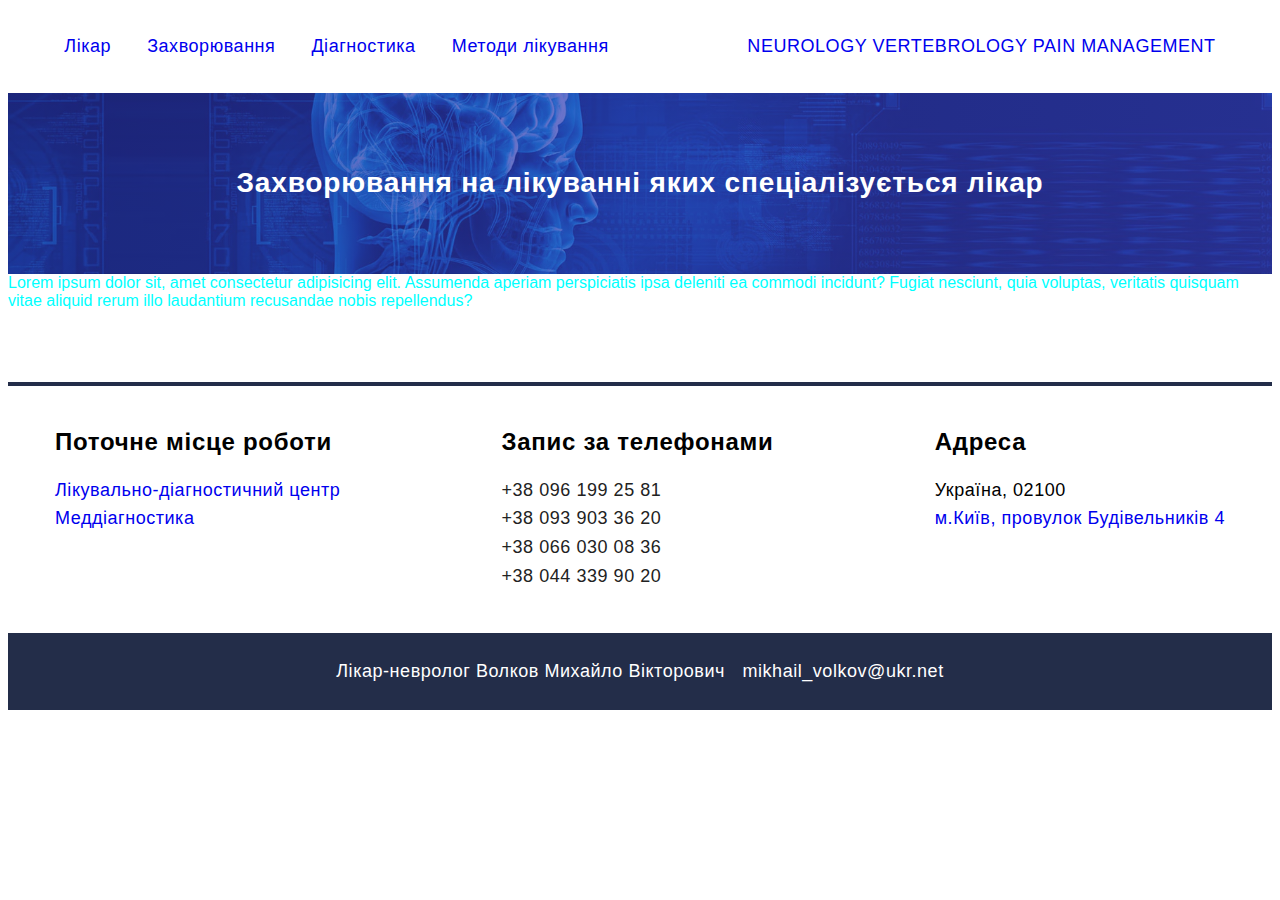
==== diagnostic.html @ 55c7cfd3 "page deseases" ====
<!DOCTYPE html>
<html lang="ua">
  <head>
    <meta charset="UTF-8" />
    <meta name="viewport" content="width=device-width, initial-scale=1.0" />
    <title>neurovolkov</title>
    <link rel="stylesheet" href="./css/main.min.css" />
  </head>
  <body>
    <header>
      <div class="container">
        <nav class="header_navigatons">
          <ul class="header-navigations_list">
            <li>
              <a class="header-navigations_link" href="./doctor.html">Лікар</a>
            </li>
            <li>
              <a class="header-navigations_link" href="./diseases.html"
                >Захворювання</a
              >
            </li>
            <li>
              <a class="header-navigations_link" href="./diagnostic.html"
                >Діагностика</a
              >
            </li>
            <li>
              <a class="header-navigations_link" href="./treatments.html"
                >Методи лікування</a
              >
            </li>
          </ul>
          <p class="header_first_page">
            <a class="header-navigations_link_neurology" href="./index.html"
              >NEUROLOGY VERTEBROLOGY PAIN MANAGEMENT</a
            >
          </p>
        </nav>
      </div>
      <!-- <p class="header_line"></p> -->
      <section class="hero">
        <div class="container">
          <h2 class="title_volkov">
            Захворювання на лікуванні яких спеціалізується лікар
          </h2>
        </div>
      </section>
    </header>
    <main>
      <p class="class">
        Lorem ipsum dolor sit, amet consectetur adipisicing elit. Assumenda
        aperiam perspiciatis ipsa deleniti ea commodi incidunt? Fugiat nesciunt,
        quia voluptas, veritatis quisquam vitae aliquid rerum illo laudantium
        recusandae nobis repellendus?
      </p>
    </main>
    <footer class="footer_accent">
      <div class="container">
        <ul class="footer_list">
          <li>
            <p class="footer_work_title">Поточне місце роботи</p>
            <a
              class="footer_work_description"
              href="https://www.meddiagnostica.com.ua/uk/likari/volkov-mikhaylo-viktorovich/"
              target="_blank"
              rel="noopener noreferrer"
              >Лікувально-діагностичний центр <br />
              Меддіагностика</a
            >
          </li>
          <li>
            <p class="footer_work_title">Запис за телефонами</p>
            <p>
              <a class="footer_tel" href="tel:+380961992581">
                +38 096 199 25 81
              </a>
            </p>
            <p>
              <a class="footer_tel" href="tel:+380939033620">
                +38 093 903 36 20
              </a>
            </p>
            <p>
              <a class="footer_tel" href="tel:+380660300836">
                +38 066 030 08 36
              </a>
            </p>
            <p>
              <a class="footer_tel" href="tel:+380443399020">
                +38 044 339 90 20
              </a>
            </p>
          </li>
          <li>
            <p class="footer_work_title">Адреса</p>
            <p class="footer_adress">
              Україна, 02100
              <br />
              <a
                class="footer_adress footer_adress_accent"
                href="https://maps.app.goo.gl/Xx88eZ7N9WWAzdFL6"
                target="_blank"
                rel="noopener noreferrer"
                >м.Київ, провулок Будівельників 4</a
              >
            </p>
          </li>
        </ul>
      </div>
      <p class="footer_doctor">
        Лікар-невролог Волков Михайло Вікторович
        <a class="footer_doctor_mail" href="mailto:mikhail_volkov@ukr.net"
          >mikhail_volkov@ukr.net</a
        >
      </p>
    </footer>
  </body>
</html>
---- css/main.min.css ----
*,::after,::before{-webkit-box-sizing:border-box;box-sizing:border-box}:root{--title-color: #214CCF;--background-white: #FFFFFF;--text-color: #222222;--add-text-color: #212121;--accent-dark-color: #232D49}body{background-color:var(--background-white);font-family:"Montserrat",sans-serif;font-family:"Raleway",sans-serif;font-family:"Roboto",sans-serif}h1,h2,h3,h4,h5,h6,p{margin:0}ul{margin:0;padding-left:0}li{list-style:none;padding-left:0}img{display:block;width:100%;height:auto}a{text-decoration:none}a:visited{color:var(--text-color)}button{cursor:pointer}.container{width:100%;margin:0 auto;padding-left:15px;padding-right:15px;outline:none}@media screen and (min-width: 480px){.container{max-width:480px}}@media screen and (min-width: 1200px){.container{max-width:1200px}}.visually-hidden{position:absolute;width:1px;height:1px;margin:-1px;border:0;padding:0;white-space:nowrap;-webkit-clip-path:inset(100%);clip-path:inset(100%);clip:rect(0 0 0 0);overflow:hidden}.description__item{color:var(--title-color);font-weight:700;font-size:32px;line-height:1.14;letter-spacing:.02em;text-transform:uppercase}.header_logo{width:350px;margin:0 auto;margin-top:16px;margin-bottom:48px}.description__list{display:-webkit-box;display:-ms-flexbox;display:flex;-webkit-box-pack:space-evenly;-ms-flex-pack:space-evenly;justify-content:space-evenly;margin-bottom:20px}.header__nav-list{display:-webkit-box;display:-ms-flexbox;display:flex;-webkit-box-pack:center;-ms-flex-pack:center;justify-content:center;gap:20px;margin-bottom:82px}.header__nav-item{display:inline-block;margin-right:20px}.header__nav-link{position:relative;color:var(--text-color);font-weight:400;font-size:24px;line-height:1.14;letter-spacing:.02em;margin-bottom:28px}.header__nav-link:hover::after{content:"";position:absolute;left:0;bottom:-6px;width:100%;height:4px;border-radius:4px;background-color:var(--accent-dark-color)}@media screen and (min-width: 768px){.mob__icon-open{display:none}}@media screen and (min-width: 768px){.mob__icon-close{display:none}}.mob__menu-open{background:none;border:none}.doctor{display:grid;grid-template-columns:1fr 1fr}.doctor_img_wrap{display:block;position:relative;margin-right:38px}.doctor_img{width:100%}.doctor_list{margin-bottom:40px}.action_text{position:absolute;bottom:0;left:0;font-weight:400;font-size:22px;line-height:1.17;letter-spacing:.03em;width:100%;height:64px;color:#fff;background:var(--title-color);opacity:.3;display:-webkit-box;display:-ms-flexbox;display:flex;-webkit-box-align:center;-ms-flex-align:center;align-items:center;-webkit-box-pack:center;-ms-flex-pack:center;justify-content:center}.doctor_title{font-family:Roboto;font-size:42px;font-weight:900;line-height:42px;letter-spacing:.06em;color:var(--add-text-color);text-shadow:2px 2px 4px rgba(0,0,0,.4);margin-top:78px;margin-bottom:38px}.doctor_list_item{margin-bottom:10px}.doctor_list_item{list-style-type:square;font-size:20px;font-weight:400;line-height:1.6}.doctor_link_wrap{text-align:center}.doctor_link{display:inline-block;padding:20px 60px;text-decoration:none;color:#fff !important;background-color:var(--title-color);border:none;border-radius:5px;cursor:pointer;font-size:20px;font-weight:400;letter-spacing:.08em;text-transform:uppercase;-webkit-transition:color 350ms var(--cubic),background-color 350ms cubic-bezier(0.4, 0, 0.2, 1);transition:color 350ms var(--cubic),background-color 350ms cubic-bezier(0.4, 0, 0.2, 1)}.doctor_link:hover,.doctor_link:focus{-webkit-box-shadow:4px 4px 24px 0px #214ccf;box-shadow:4px 4px 24px 0px #214ccf}.doctor_link:active{-webkit-transform:translateY(2px);transform:translateY(2px)}.footer_accent{border-top:4px solid var(--accent-dark-color);margin:72px 0 0 0}.footer_list{display:-webkit-box;display:-ms-flexbox;display:flex;-webkit-box-pack:justify;-ms-flex-pack:justify;justify-content:space-between;margin:42px 0}.footer_work_title{font-weight:700;font-size:24px;line-height:1.17;letter-spacing:.03em;margin-bottom:20px}a.footer_tel:link{color:var(--text-color)}.footer_work_description{font-weight:500;font-size:18px;line-height:1.6;letter-spacing:.03em}.footer_work_description:hover,.footer_work_description:focus{color:var(--title-color)}.footer_tel{font-weight:500;font-size:18px;line-height:1.6;letter-spacing:.03em}.footer_tel:hover,.footer_tel:focus{color:var(--title-color) !important}.footer_adress{font-weight:500;font-size:18px;line-height:1.6;letter-spacing:.03em}.footer_adress_accent:hover{color:var(--title-color)}.footer_doctor{text-align:center;background-color:var(--accent-dark-color);color:#fff;font-weight:500;font-size:18px;line-height:1.6;letter-spacing:.03em;padding:24px 0}.footer_doctor_mail{display:inline-block;margin-left:12px;color:#fff;font-weight:500;font-size:18px;line-height:1.6;letter-spacing:.03em}a.footer_doctor_mail:link{color:#fff}.footer_doctor_mail:hover{font-weight:700}.header_navigatons{display:-webkit-box;display:-ms-flexbox;display:flex;-ms-flex-pack:distribute;justify-content:space-around;margin:32px 0}.header-navigations_list{display:-webkit-box;display:-ms-flexbox;display:flex;gap:36px}.header-navigations_link{font-weight:500;font-size:18px;line-height:1.6;letter-spacing:.03em}.header_line{border-bottom:2px solid var(--accent-dark-color)}.header-navigations_link_neurology{display:block;margin-left:120px;font-weight:500;font-size:18px;line-height:1.6;letter-spacing:.03em;text-transform:uppercase}.header-navigations_link_neurology:hover{color:var(--title-color)}.title_volkov{text-align:center;font-weight:700;font-size:28px;line-height:1.6;letter-spacing:.03em;margin:48px 0}.hero{margin:0 auto;max-width:1600px;color:#fff;background-color:#2f303a;background-image:-webkit-gradient(linear, left top, right top, from(rgba(38, 49, 165, 0.7)), to(rgba(54, 66, 201, 0.7))),url(../../img/x-imagebanner.webp);background-image:linear-gradient(to right, rgba(38, 49, 165, 0.7), rgba(54, 66, 201, 0.7)),url(../../img/x-imagebanner.webp);background-repeat:no-repeat;background-position:center;background-size:cover;padding-top:20px;padding-bottom:20px}.education_high_tittle{margin-top:50px}.doctor_main{padding-top:40px}.content_img{width:320px;margin:12px 0}.doctor_subtitle{font-weight:700;font-size:28px;line-height:1.6;letter-spacing:.03em;color:var(-text-color)}.text_item{font-weight:400;font-size:16px;line-height:1.6;letter-spacing:.02em;color:var(-text-color);text-align:justify}.mt_32{margin-top:32px}.text_list{list-style-type:disc}.deseases{max-width:1600px;background-color:var(--hero-footer-background);background-image:-webkit-gradient(linear, left top, left bottom, from(rgba(145, 148, 182, 0.8)), to(rgba(145, 148, 179, 0.8))),url(../../img/bg/bg7.jpeg);background-image:linear-gradient(rgba(145, 148, 182, 0.8), rgba(145, 148, 179, 0.8)),url(../../img/bg/bg7.jpeg);background-repeat:no-repeat;background-position:center;background-size:cover;margin:40px 0;padding:40px 0}.deseases_title{color:#fff;font-weight:700;font-size:30px;line-height:1.14;letter-spacing:.02em;text-decoration:underline;margin-bottom:32px}.deseases_item{display:-webkit-box;display:-ms-flexbox;display:flex;-webkit-box-orient:vertical;-webkit-box-direction:normal;-ms-flex-direction:column;flex-direction:column;-webkit-box-align:center;-ms-flex-align:center;align-items:center}.deseases_subtitle{color:var(--text-color);font-weight:700;font-size:16px;line-height:1.14;letter-spacing:.02em;text-transform:uppercase;margin-bottom:18px}.deseases_img{width:280px;margin-bottom:14px}.deseases_img_size{width:220px;margin-bottom:14px}.deseases_description{text-align:center;color:var(--text-color);font-weight:500;font-size:16px;line-height:1.14;letter-spacing:.02em;margin-bottom:24px}.class{color:aqua}/*# sourceMappingURL=main.min.css.map */
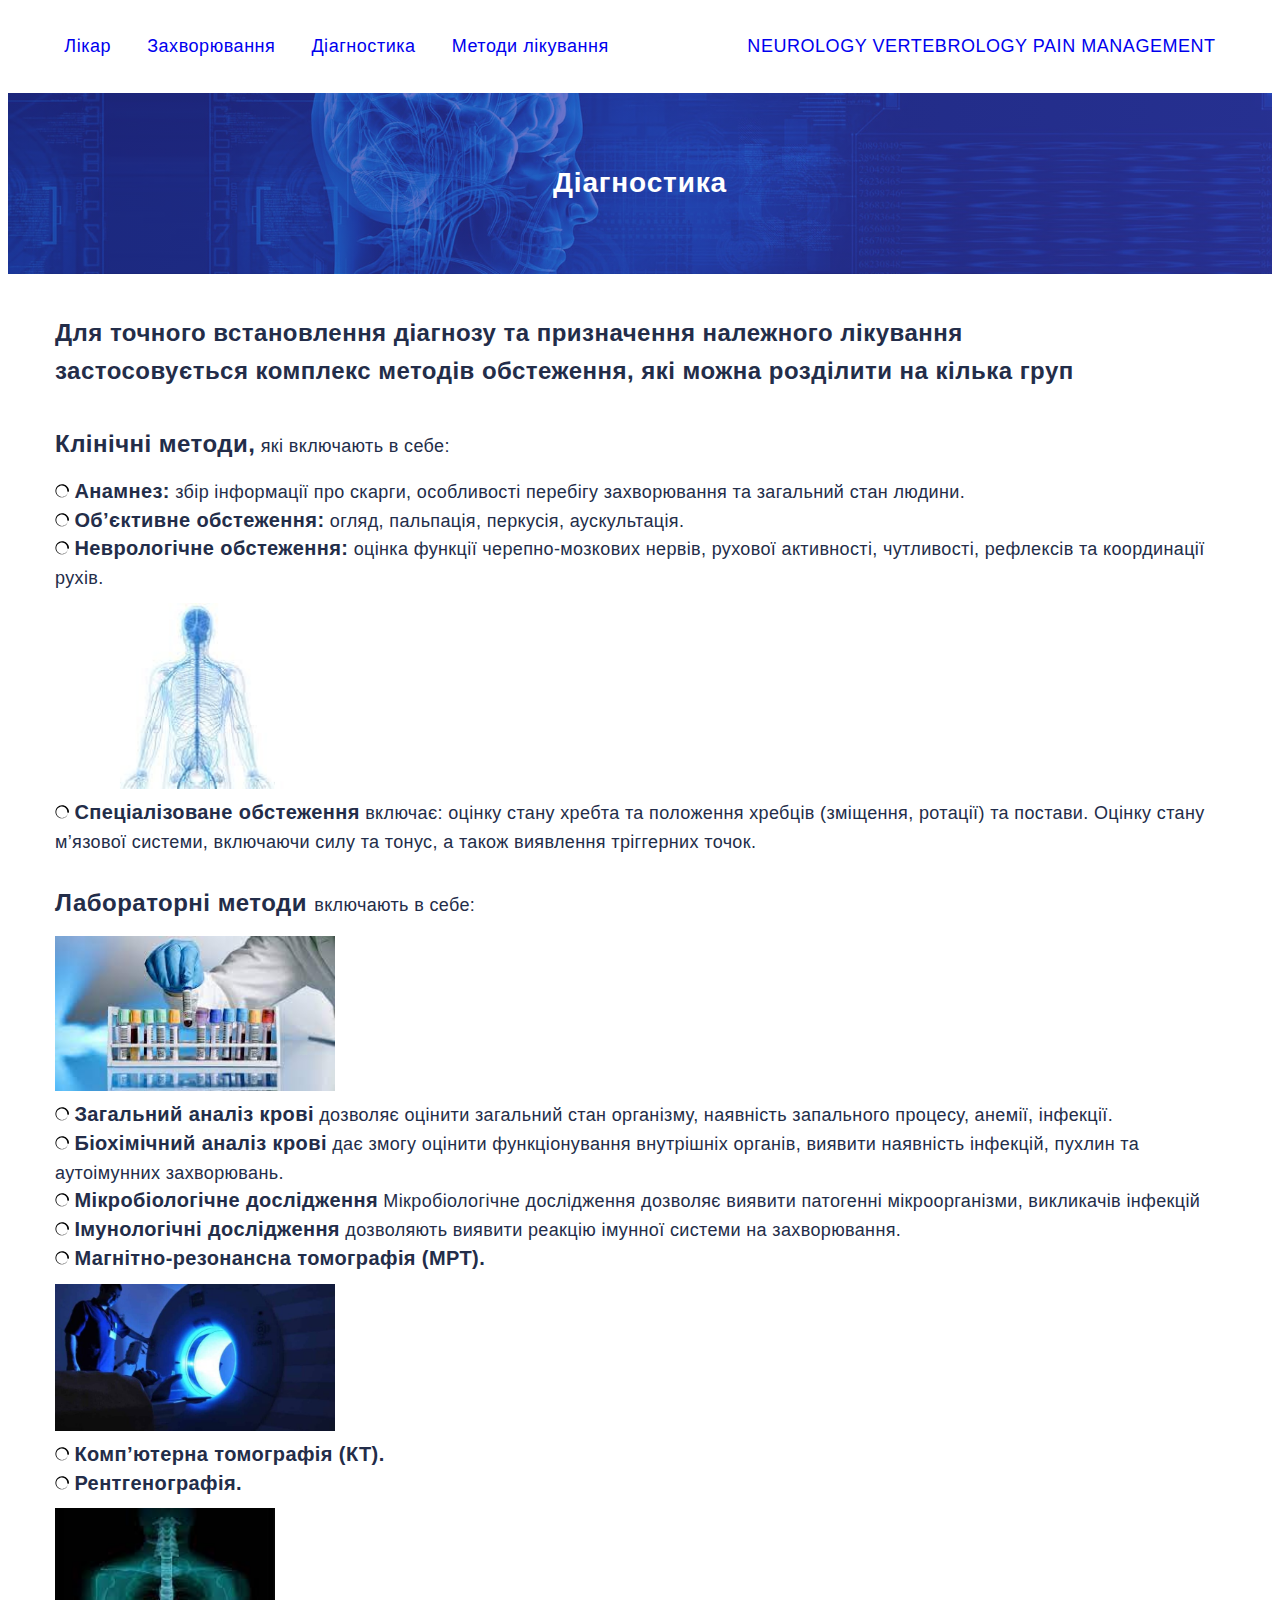
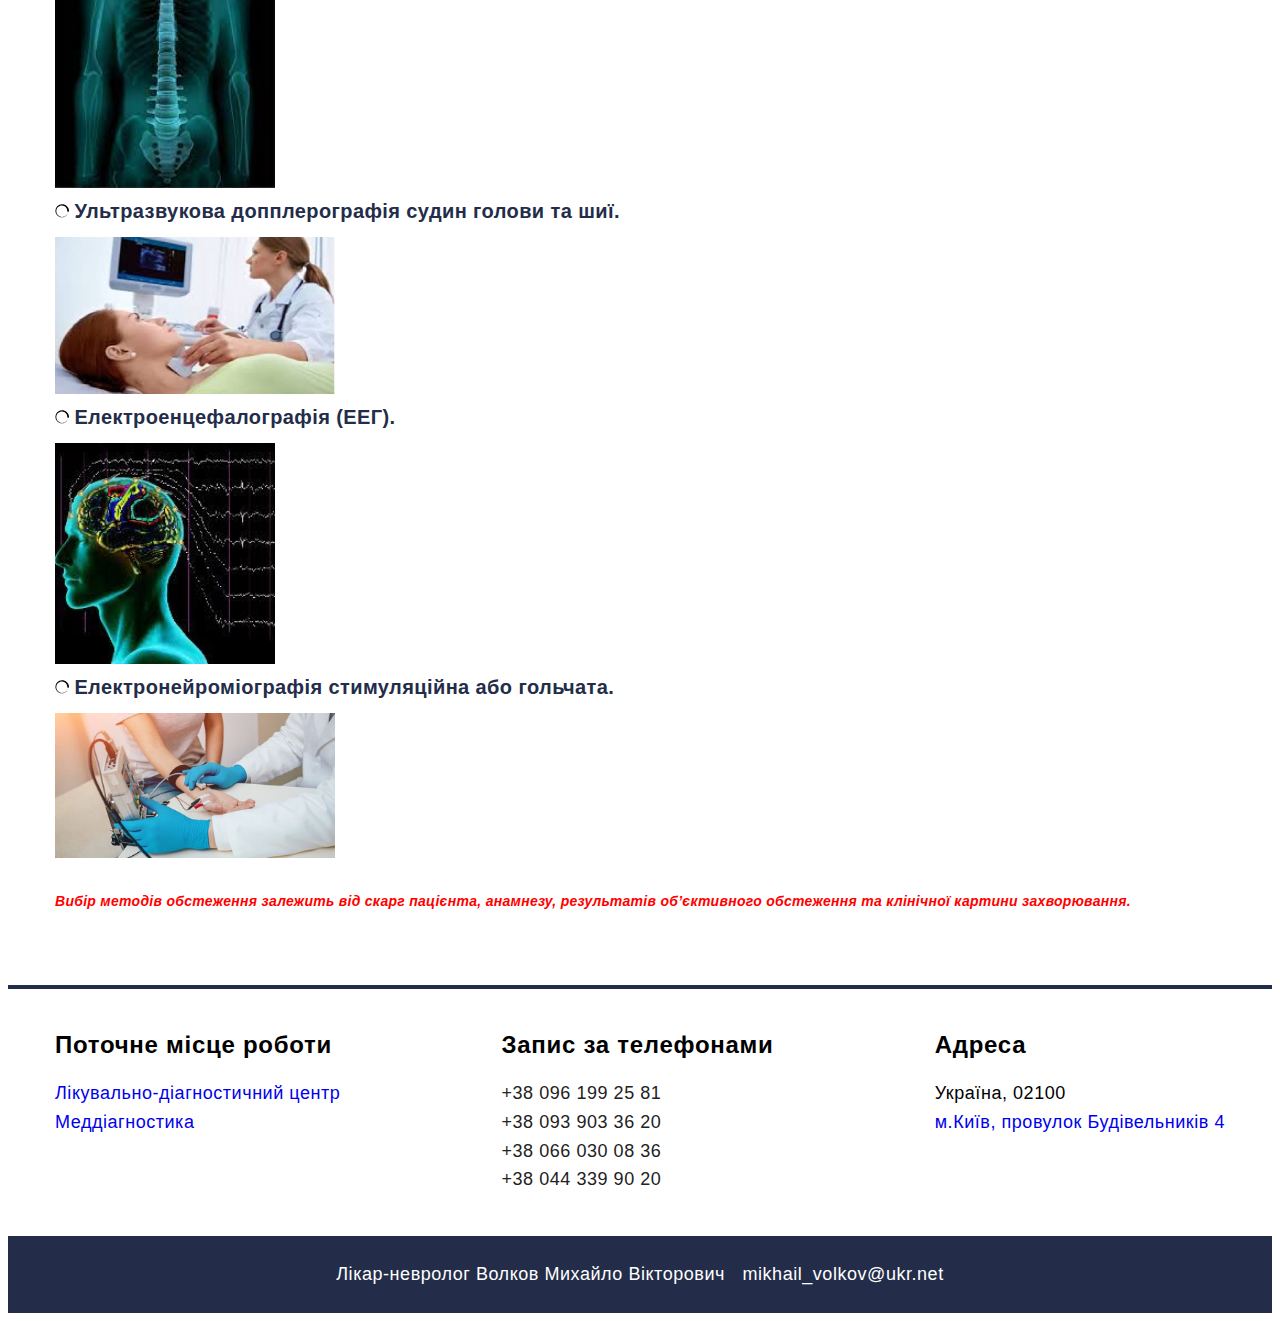
==== commit d2181700: "diagnostic page" ====
--- a/diagnostic.html
+++ b/diagnostic.html
@@ -40,19 +40,228 @@
       <!-- <p class="header_line"></p> -->
       <section class="hero">
         <div class="container">
-          <h2 class="title_volkov">
-            Захворювання на лікуванні яких спеціалізується лікар
-          </h2>
+          <h2 class="title_volkov">Діагностика</h2>
         </div>
       </section>
     </header>
     <main>
-      <p class="class">
-        Lorem ipsum dolor sit, amet consectetur adipisicing elit. Assumenda
-        aperiam perspiciatis ipsa deleniti ea commodi incidunt? Fugiat nesciunt,
-        quia voluptas, veritatis quisquam vitae aliquid rerum illo laudantium
-        recusandae nobis repellendus?
-      </p>
+      <div class="container">
+        <section class="diagnostic">
+          <p class="title_text">
+            Для точного встановлення діагнозу та призначення належного лікування
+            <br />
+            застосовується комплекс методів обстеження, які можна розділити на
+            кілька груп
+          </p>
+          <p class="sub_text">
+            <span class="sub_text_accent">Клінічні методи,</span> які включають
+            в себе:
+          </p>
+          <ul class="diagnostic_list">
+            <li class="diagnostic_item">
+              <p class="secondary_text">
+                <svg width="14" height="14">
+                  <use href="./img/icons.svg#icon-spinner"></use>
+                </svg>
+                <span class="secondary_text_accent"> Анамнез:</span> збір
+                інформації про скарги, особливості перебігу захворювання та
+                загальний стан людини.
+              </p>
+            </li>
+            <li class="diagnostic_item">
+              <p class="secondary_text">
+                <svg width="14" height="14">
+                  <use href="./img/icons.svg#icon-spinner"></use>
+                </svg>
+                <span class="secondary_text_accent"
+                  >Об’єктивне обстеження:</span
+                >
+                огляд, пальпація, перкусія, аускультація.
+              </p>
+            </li>
+            <li class="diagnostic_item">
+              <p class="secondary_text">
+                <svg class="diagnostic_icon" width="14" height="14">
+                  <use href="./img/icons.svg#icon-spinner"></use>
+                </svg>
+                <span class="secondary_text_accent"
+                  >Неврологічне обстеження:</span
+                >
+                оцінка функції черепно-мозкових нервів, рухової активності,
+                чутливості, рефлексів та координації рухів.
+              </p>
+            </li>
+            <li class="diagnostic_item">
+              <img
+                class="diagnostic_img"
+                src="./img/diagnostic/nevrol.jpg"
+                alt="нервова система"
+              />
+            </li>
+            <li class="diagnostic_item">
+              <p class="secondary_text">
+                <svg class="diagnostic_icon" width="16" height="16">
+                  <use href="./img/icons.svg#icon-spinner"></use>
+                </svg>
+                <span class="secondary_text_accent"
+                  >Спеціалізоване обстеження</span
+                >
+                включає: оцінку стану хребта та положення хребців (зміщення,
+                ротації) та постави. Оцінку стану м’язової системи, включаючи
+                силу та тонус, а також виявлення тріггерних точок.
+              </p>
+            </li>
+          </ul>
+          <p class="sub_text">
+            <span class="sub_text_accent">Лабораторні методи </span> включають в
+            себе:
+          </p>
+          <ul class="diagnostic_list">
+            <li class="diagnostic_item">
+              <img
+                class="diagnostic_img"
+                src="./img/diagnostic/laboratory.jpeg"
+                alt="нервова система"
+              />
+            </li>
+            <li class="diagnostic_item">
+              <p class="secondary_text">
+                <svg width="14" height="14">
+                  <use href="./img/icons.svg#icon-spinner"></use>
+                </svg>
+                <span class="secondary_text_accent"
+                  >Загальний аналіз крові</span
+                >
+                дозволяє оцінити загальний стан організму, наявність запального
+                процесу, анемії, інфекції.
+              </p>
+            </li>
+            <li class="diagnostic_item">
+              <p class="secondary_text">
+                <svg class="diagnostic_icon" width="14" height="14">
+                  <use href="./img/icons.svg#icon-spinner"></use>
+                </svg>
+                <span class="secondary_text_accent"
+                  >Біохімічний аналіз крові</span
+                >
+                дає змогу оцінити функціонування внутрішніх органів, виявити
+                наявність інфекцій, пухлин та аутоімунних захворювань.
+              </p>
+            </li>
+            <li class="diagnostic_item">
+              <p class="secondary_text">
+                <svg class="diagnostic_icon" width="16" height="16">
+                  <use href="./img/icons.svg#icon-spinner"></use>
+                </svg>
+                <span class="secondary_text_accent"
+                  >Мікробіологічне дослідження</span
+                >
+                Мікробіологічне дослідження дозволяє виявити патогенні
+                мікроорганізми, викликачів інфекцій
+              </p>
+            </li>
+            <li class="diagnostic_item">
+              <p class="secondary_text">
+                <svg class="diagnostic_icon" width="16" height="16">
+                  <use href="./img/icons.svg#icon-spinner"></use>
+                </svg>
+                <span class="secondary_text_accent"
+                  >Імунологічні дослідження</span
+                >
+                дозволяють виявити реакцію імунної системи на захворювання.
+              </p>
+            </li>
+            <li class="diagnostic_item">
+              <p class="secondary_text">
+                <svg class="diagnostic_icon" width="16" height="16">
+                  <use href="./img/icons.svg#icon-spinner"></use>
+                </svg>
+                <span class="secondary_text_accent"
+                  >Магнітно-резонансна томографія (МРТ).</span
+                >
+              </p>
+              <img
+                class="diagnostic_img"
+                src="./img/diagnostic/mri.jpeg"
+                alt="МРТ"
+              />
+            </li>
+            <li class="diagnostic_item">
+              <p class="secondary_text">
+                <svg class="diagnostic_icon" width="16" height="16">
+                  <use href="./img/icons.svg#icon-spinner"></use>
+                </svg>
+                <span class="secondary_text_accent"
+                  >Комп’ютерна томографія (КТ).</span
+                >
+              </p>
+            </li>
+            <li class="diagnostic_item">
+              <p class="secondary_text">
+                <svg class="diagnostic_icon" width="16" height="16">
+                  <use href="./img/icons.svg#icon-spinner"></use>
+                </svg>
+                <span class="secondary_text_accent">Рентгенографія.</span>
+              </p>
+              <img
+                class="diagnostic_img_size1"
+                src="./img/diagnostic/x-ray.jpeg"
+                alt="Рентгенографія"
+              />
+            </li>
+            <li class="diagnostic_item">
+              <p class="secondary_text">
+                <svg class="diagnostic_icon" width="16" height="16">
+                  <use href="./img/icons.svg#icon-spinner"></use>
+                </svg>
+                <span class="secondary_text_accent"
+                  >Ультразвукова допплерографія судин голови та шиї.</span
+                >
+              </p>
+              <img
+                class="diagnostic_img"
+                src="./img/diagnostic/dopler.jpg"
+                alt="доплер судин"
+              />
+            </li>
+            <li class="diagnostic_item">
+              <p class="secondary_text">
+                <svg class="diagnostic_icon" width="16" height="16">
+                  <use href="./img/icons.svg#icon-spinner"></use>
+                </svg>
+                <span class="secondary_text_accent"
+                  >Електроенцефалографія (ЕЕГ).</span
+                >
+              </p>
+              <img
+                class="diagnostic_img_size1"
+                src="./img/diagnostic/electroencephalography.jpeg"
+                alt="доплер судин"
+              />
+            </li>
+            <li class="diagnostic_item">
+              <p class="secondary_text">
+                <svg class="diagnostic_icon" width="16" height="16">
+                  <use href="./img/icons.svg#icon-spinner"></use>
+                </svg>
+                <span class="secondary_text_accent"
+                  >Електронейроміографія стимуляційна або гольчата.</span
+                >
+              </p>
+              <img
+                class="diagnostic_img"
+                src="./img/diagnostic/electroelectromagnetic.jpg"
+                alt="доплер судин"
+              />
+            </li>
+          </ul>
+          <p class="methods-selection">
+            Вибір методів обстеження залежить від скарг пацієнта, анамнезу,
+            результатів об’єктивного обстеження та клінічної картини
+            захворювання.
+          </p>
+        </section>
+      </div>
     </main>
     <footer class="footer_accent">
       <div class="container">
--- a/css/main.min.css
+++ b/css/main.min.css
@@ -1 +1 @@
-*,::after,::before{-webkit-box-sizing:border-box;box-sizing:border-box}:root{--title-color: #214CCF;--background-white: #FFFFFF;--text-color: #222222;--add-text-color: #212121;--accent-dark-color: #232D49}body{background-color:var(--background-white);font-family:"Montserrat",sans-serif;font-family:"Raleway",sans-serif;font-family:"Roboto",sans-serif}h1,h2,h3,h4,h5,h6,p{margin:0}ul{margin:0;padding-left:0}li{list-style:none;padding-left:0}img{display:block;width:100%;height:auto}a{text-decoration:none}a:visited{color:var(--text-color)}button{cursor:pointer}.container{width:100%;margin:0 auto;padding-left:15px;padding-right:15px;outline:none}@media screen and (min-width: 480px){.container{max-width:480px}}@media screen and (min-width: 1200px){.container{max-width:1200px}}.visually-hidden{position:absolute;width:1px;height:1px;margin:-1px;border:0;padding:0;white-space:nowrap;-webkit-clip-path:inset(100%);clip-path:inset(100%);clip:rect(0 0 0 0);overflow:hidden}.description__item{color:var(--title-color);font-weight:700;font-size:32px;line-height:1.14;letter-spacing:.02em;text-transform:uppercase}.header_logo{width:350px;margin:0 auto;margin-top:16px;margin-bottom:48px}.description__list{display:-webkit-box;display:-ms-flexbox;display:flex;-webkit-box-pack:space-evenly;-ms-flex-pack:space-evenly;justify-content:space-evenly;margin-bottom:20px}.header__nav-list{display:-webkit-box;display:-ms-flexbox;display:flex;-webkit-box-pack:center;-ms-flex-pack:center;justify-content:center;gap:20px;margin-bottom:82px}.header__nav-item{display:inline-block;margin-right:20px}.header__nav-link{position:relative;color:var(--text-color);font-weight:400;font-size:24px;line-height:1.14;letter-spacing:.02em;margin-bottom:28px}.header__nav-link:hover::after{content:"";position:absolute;left:0;bottom:-6px;width:100%;height:4px;border-radius:4px;background-color:var(--accent-dark-color)}@media screen and (min-width: 768px){.mob__icon-open{display:none}}@media screen and (min-width: 768px){.mob__icon-close{display:none}}.mob__menu-open{background:none;border:none}.doctor{display:grid;grid-template-columns:1fr 1fr}.doctor_img_wrap{display:block;position:relative;margin-right:38px}.doctor_img{width:100%}.doctor_list{margin-bottom:40px}.action_text{position:absolute;bottom:0;left:0;font-weight:400;font-size:22px;line-height:1.17;letter-spacing:.03em;width:100%;height:64px;color:#fff;background:var(--title-color);opacity:.3;display:-webkit-box;display:-ms-flexbox;display:flex;-webkit-box-align:center;-ms-flex-align:center;align-items:center;-webkit-box-pack:center;-ms-flex-pack:center;justify-content:center}.doctor_title{font-family:Roboto;font-size:42px;font-weight:900;line-height:42px;letter-spacing:.06em;color:var(--add-text-color);text-shadow:2px 2px 4px rgba(0,0,0,.4);margin-top:78px;margin-bottom:38px}.doctor_list_item{margin-bottom:10px}.doctor_list_item{list-style-type:square;font-size:20px;font-weight:400;line-height:1.6}.doctor_link_wrap{text-align:center}.doctor_link{display:inline-block;padding:20px 60px;text-decoration:none;color:#fff !important;background-color:var(--title-color);border:none;border-radius:5px;cursor:pointer;font-size:20px;font-weight:400;letter-spacing:.08em;text-transform:uppercase;-webkit-transition:color 350ms var(--cubic),background-color 350ms cubic-bezier(0.4, 0, 0.2, 1);transition:color 350ms var(--cubic),background-color 350ms cubic-bezier(0.4, 0, 0.2, 1)}.doctor_link:hover,.doctor_link:focus{-webkit-box-shadow:4px 4px 24px 0px #214ccf;box-shadow:4px 4px 24px 0px #214ccf}.doctor_link:active{-webkit-transform:translateY(2px);transform:translateY(2px)}.footer_accent{border-top:4px solid var(--accent-dark-color);margin:72px 0 0 0}.footer_list{display:-webkit-box;display:-ms-flexbox;display:flex;-webkit-box-pack:justify;-ms-flex-pack:justify;justify-content:space-between;margin:42px 0}.footer_work_title{font-weight:700;font-size:24px;line-height:1.17;letter-spacing:.03em;margin-bottom:20px}a.footer_tel:link{color:var(--text-color)}.footer_work_description{font-weight:500;font-size:18px;line-height:1.6;letter-spacing:.03em}.footer_work_description:hover,.footer_work_description:focus{color:var(--title-color)}.footer_tel{font-weight:500;font-size:18px;line-height:1.6;letter-spacing:.03em}.footer_tel:hover,.footer_tel:focus{color:var(--title-color) !important}.footer_adress{font-weight:500;font-size:18px;line-height:1.6;letter-spacing:.03em}.footer_adress_accent:hover{color:var(--title-color)}.footer_doctor{text-align:center;background-color:var(--accent-dark-color);color:#fff;font-weight:500;font-size:18px;line-height:1.6;letter-spacing:.03em;padding:24px 0}.footer_doctor_mail{display:inline-block;margin-left:12px;color:#fff;font-weight:500;font-size:18px;line-height:1.6;letter-spacing:.03em}a.footer_doctor_mail:link{color:#fff}.footer_doctor_mail:hover{font-weight:700}.header_navigatons{display:-webkit-box;display:-ms-flexbox;display:flex;-ms-flex-pack:distribute;justify-content:space-around;margin:32px 0}.header-navigations_list{display:-webkit-box;display:-ms-flexbox;display:flex;gap:36px}.header-navigations_link{font-weight:500;font-size:18px;line-height:1.6;letter-spacing:.03em}.header_line{border-bottom:2px solid var(--accent-dark-color)}.header-navigations_link_neurology{display:block;margin-left:120px;font-weight:500;font-size:18px;line-height:1.6;letter-spacing:.03em;text-transform:uppercase}.header-navigations_link_neurology:hover{color:var(--title-color)}.title_volkov{text-align:center;font-weight:700;font-size:28px;line-height:1.6;letter-spacing:.03em;margin:48px 0}.hero{margin:0 auto;max-width:1600px;color:#fff;background-color:#2f303a;background-image:-webkit-gradient(linear, left top, right top, from(rgba(38, 49, 165, 0.7)), to(rgba(54, 66, 201, 0.7))),url(../../img/x-imagebanner.webp);background-image:linear-gradient(to right, rgba(38, 49, 165, 0.7), rgba(54, 66, 201, 0.7)),url(../../img/x-imagebanner.webp);background-repeat:no-repeat;background-position:center;background-size:cover;padding-top:20px;padding-bottom:20px}.education_high_tittle{margin-top:50px}.doctor_main{padding-top:40px}.content_img{width:320px;margin:12px 0}.doctor_subtitle{font-weight:700;font-size:28px;line-height:1.6;letter-spacing:.03em;color:var(-text-color)}.text_item{font-weight:400;font-size:16px;line-height:1.6;letter-spacing:.02em;color:var(-text-color);text-align:justify}.mt_32{margin-top:32px}.text_list{list-style-type:disc}.deseases{max-width:1600px;background-color:var(--hero-footer-background);background-image:-webkit-gradient(linear, left top, left bottom, from(rgba(145, 148, 182, 0.8)), to(rgba(145, 148, 179, 0.8))),url(../../img/bg/bg7.jpeg);background-image:linear-gradient(rgba(145, 148, 182, 0.8), rgba(145, 148, 179, 0.8)),url(../../img/bg/bg7.jpeg);background-repeat:no-repeat;background-position:center;background-size:cover;margin:40px 0;padding:40px 0}.deseases_title{color:#fff;font-weight:700;font-size:30px;line-height:1.14;letter-spacing:.02em;text-decoration:underline;margin-bottom:32px}.deseases_item{display:-webkit-box;display:-ms-flexbox;display:flex;-webkit-box-orient:vertical;-webkit-box-direction:normal;-ms-flex-direction:column;flex-direction:column;-webkit-box-align:center;-ms-flex-align:center;align-items:center}.deseases_subtitle{color:var(--text-color);font-weight:700;font-size:16px;line-height:1.14;letter-spacing:.02em;text-transform:uppercase;margin-bottom:18px}.deseases_img{width:280px;margin-bottom:14px}.deseases_img_size{width:220px;margin-bottom:14px}.deseases_description{text-align:center;color:var(--text-color);font-weight:500;font-size:16px;line-height:1.14;letter-spacing:.02em;margin-bottom:24px}.class{color:aqua}/*# sourceMappingURL=main.min.css.map */+*,::after,::before{-webkit-box-sizing:border-box;box-sizing:border-box}:root{--title-color: #214CCF;--background-white: #FFFFFF;--text-color: #222222;--add-text-color: #212121;--accent-dark-color: #232D49}body{background-color:var(--background-white);font-family:"Montserrat",sans-serif;font-family:"Raleway",sans-serif;font-family:"Roboto",sans-serif}h1,h2,h3,h4,h5,h6,p{margin:0}ul{margin:0;padding-left:0}li{list-style:none;padding-left:0}img{display:block;width:100%;height:auto}a{text-decoration:none}a:visited{color:var(--text-color)}button{cursor:pointer}.container{width:100%;margin:0 auto;padding-left:15px;padding-right:15px;outline:none}@media screen and (min-width: 480px){.container{max-width:480px}}@media screen and (min-width: 1200px){.container{max-width:1200px}}.visually-hidden{position:absolute;width:1px;height:1px;margin:-1px;border:0;padding:0;white-space:nowrap;-webkit-clip-path:inset(100%);clip-path:inset(100%);clip:rect(0 0 0 0);overflow:hidden}.description__item{color:var(--title-color);font-weight:700;font-size:32px;line-height:1.14;letter-spacing:.02em;text-transform:uppercase}.header_logo{width:350px;margin:0 auto;margin-top:16px;margin-bottom:48px}.description__list{display:-webkit-box;display:-ms-flexbox;display:flex;-webkit-box-pack:space-evenly;-ms-flex-pack:space-evenly;justify-content:space-evenly;margin-bottom:20px}.header__nav-list{display:-webkit-box;display:-ms-flexbox;display:flex;-webkit-box-pack:center;-ms-flex-pack:center;justify-content:center;gap:20px;margin-bottom:82px}.header__nav-item{display:inline-block;margin-right:20px}.header__nav-link{position:relative;color:var(--text-color);font-weight:400;font-size:24px;line-height:1.14;letter-spacing:.02em;margin-bottom:28px}.header__nav-link:hover::after{content:"";position:absolute;left:0;bottom:-6px;width:100%;height:4px;border-radius:4px;background-color:var(--accent-dark-color)}@media screen and (min-width: 768px){.mob__icon-open{display:none}}@media screen and (min-width: 768px){.mob__icon-close{display:none}}.mob__menu-open{background:none;border:none}.doctor{display:grid;grid-template-columns:1fr 1fr}.doctor_img_wrap{display:block;position:relative;margin-right:38px}.doctor_img{width:100%}.doctor_list{margin-bottom:40px}.action_text{position:absolute;bottom:0;left:0;font-weight:400;font-size:22px;line-height:1.17;letter-spacing:.03em;width:100%;height:64px;color:#fff;background:var(--title-color);opacity:.3;display:-webkit-box;display:-ms-flexbox;display:flex;-webkit-box-align:center;-ms-flex-align:center;align-items:center;-webkit-box-pack:center;-ms-flex-pack:center;justify-content:center}.doctor_title{font-family:Roboto;font-size:42px;font-weight:900;line-height:42px;letter-spacing:.06em;color:var(--add-text-color);text-shadow:2px 2px 4px rgba(0,0,0,.4);margin-top:78px;margin-bottom:38px}.doctor_list_item{margin-bottom:10px}.doctor_list_item{list-style-type:square;font-size:20px;font-weight:400;line-height:1.6}.doctor_link_wrap{text-align:center}.doctor_link{display:inline-block;padding:20px 60px;text-decoration:none;color:#fff !important;background-color:var(--title-color);border:none;border-radius:5px;cursor:pointer;font-size:20px;font-weight:400;letter-spacing:.08em;text-transform:uppercase;-webkit-transition:color 350ms var(--cubic),background-color 350ms cubic-bezier(0.4, 0, 0.2, 1);transition:color 350ms var(--cubic),background-color 350ms cubic-bezier(0.4, 0, 0.2, 1)}.doctor_link:hover,.doctor_link:focus{-webkit-box-shadow:4px 4px 24px 0px #214ccf;box-shadow:4px 4px 24px 0px #214ccf}.doctor_link:active{-webkit-transform:translateY(2px);transform:translateY(2px)}.footer_accent{border-top:4px solid var(--accent-dark-color);margin:72px 0 0 0}.footer_list{display:-webkit-box;display:-ms-flexbox;display:flex;-webkit-box-pack:justify;-ms-flex-pack:justify;justify-content:space-between;margin:42px 0}.footer_work_title{font-weight:700;font-size:24px;line-height:1.17;letter-spacing:.03em;margin-bottom:20px}a.footer_tel:link{color:var(--text-color)}.footer_work_description{font-weight:500;font-size:18px;line-height:1.6;letter-spacing:.03em}.footer_work_description:hover,.footer_work_description:focus{color:var(--title-color)}.footer_tel{font-weight:500;font-size:18px;line-height:1.6;letter-spacing:.03em}.footer_tel:hover,.footer_tel:focus{color:var(--title-color) !important}.footer_adress{font-weight:500;font-size:18px;line-height:1.6;letter-spacing:.03em}.footer_adress_accent:hover{color:var(--title-color)}.footer_doctor{text-align:center;background-color:var(--accent-dark-color);color:#fff;font-weight:500;font-size:18px;line-height:1.6;letter-spacing:.03em;padding:24px 0}.footer_doctor_mail{display:inline-block;margin-left:12px;color:#fff;font-weight:500;font-size:18px;line-height:1.6;letter-spacing:.03em}a.footer_doctor_mail:link{color:#fff}.footer_doctor_mail:hover{font-weight:700}.header_navigatons{display:-webkit-box;display:-ms-flexbox;display:flex;-ms-flex-pack:distribute;justify-content:space-around;margin:32px 0}.header-navigations_list{display:-webkit-box;display:-ms-flexbox;display:flex;gap:36px}.header-navigations_link{font-weight:500;font-size:18px;line-height:1.6;letter-spacing:.03em}.header_line{border-bottom:2px solid var(--accent-dark-color)}.header-navigations_link_neurology{display:block;margin-left:120px;font-weight:500;font-size:18px;line-height:1.6;letter-spacing:.03em;text-transform:uppercase}.header-navigations_link_neurology:hover{color:var(--title-color)}.title_volkov{text-align:center;font-weight:700;font-size:28px;line-height:1.6;letter-spacing:.03em;margin:48px 0}.hero{margin:0 auto;max-width:1600px;color:#fff;background-color:#2f303a;background-image:-webkit-gradient(linear, left top, right top, from(rgba(38, 49, 165, 0.7)), to(rgba(54, 66, 201, 0.7))),url(../../img/x-imagebanner.webp);background-image:linear-gradient(to right, rgba(38, 49, 165, 0.7), rgba(54, 66, 201, 0.7)),url(../../img/x-imagebanner.webp);background-repeat:no-repeat;background-position:center;background-size:cover;padding-top:20px;padding-bottom:20px}.education_high_tittle{margin-top:50px}.doctor_main{padding-top:40px}.content_img{width:320px;margin:12px 0}.doctor_subtitle{font-weight:700;font-size:28px;line-height:1.6;letter-spacing:.03em;color:var(-text-color)}.text_item{font-weight:400;font-size:16px;line-height:1.6;letter-spacing:.02em;color:var(-text-color);text-align:justify}.mt_32{margin-top:32px}.text_list{list-style-type:disc}.deseases{max-width:1600px;background-color:var(--hero-footer-background);background-image:-webkit-gradient(linear, left top, left bottom, from(rgba(169, 170, 183, 0.7)), to(rgba(170, 171, 185, 0.7))),url(../img/bg/bg2.jpeg);background-image:linear-gradient(rgba(169, 170, 183, 0.7), rgba(170, 171, 185, 0.7)),url(../img/bg/bg2.jpeg);background-repeat:no-repeat;background-position:center;background-size:cover;margin:40px auto;padding:40px 0}.deseases_title{color:var(--text-color);font-weight:700;font-size:30px;line-height:1.14;letter-spacing:.02em;text-decoration:underline;margin-bottom:32px}.deseases_item{display:-webkit-box;display:-ms-flexbox;display:flex;-webkit-box-orient:vertical;-webkit-box-direction:normal;-ms-flex-direction:column;flex-direction:column;-webkit-box-align:center;-ms-flex-align:center;align-items:center}.deseases_subtitle{color:var(--text-color);font-weight:700;font-size:16px;line-height:1.14;letter-spacing:.02em;text-transform:uppercase;margin-bottom:18px}.deseases_img{width:280px;margin-bottom:14px}.deseases_img_size{width:220px;margin-bottom:14px}.deseases_description{text-align:center;color:var(--text-color);font-weight:500;font-size:16px;line-height:1.14;letter-spacing:.02em;margin-bottom:24px}.diagnostic{padding:40px 0 0}.diagnostic_list{margin-bottom:32px}.sub_text{color:var(--accent-dark-color);font-weight:500;font-size:18px;line-height:1.14;letter-spacing:.02em;margin-bottom:20px}.sub_text_accent{color:var(--accent-dark-color);font-weight:900;font-size:24px;line-height:1.14;letter-spacing:.02em;margin-bottom:20px}.secondary_text{color:var(--accent-dark-color);font-weight:500;font-size:18px;line-height:1.6;letter-spacing:.02em}.secondary_text_accent{color:var(--accent-dark-color);font-weight:900;font-size:20px;line-height:1.14;letter-spacing:.02em}.title_text{color:var(--accent-dark-color);font-weight:900;font-size:24px;line-height:1.6;letter-spacing:.02em;margin-bottom:40px}.diagnostic_img{width:280px;margin:10px 0}.diagnostic_img_size1{width:220px;margin:10px 0}.diagnostic_icon{width:14px;height:14px}.methods-selection{color:red;font-weight:700;font-size:14px;line-height:1.6;letter-spacing:.02em;font-style:italic}/*# sourceMappingURL=main.min.css.map */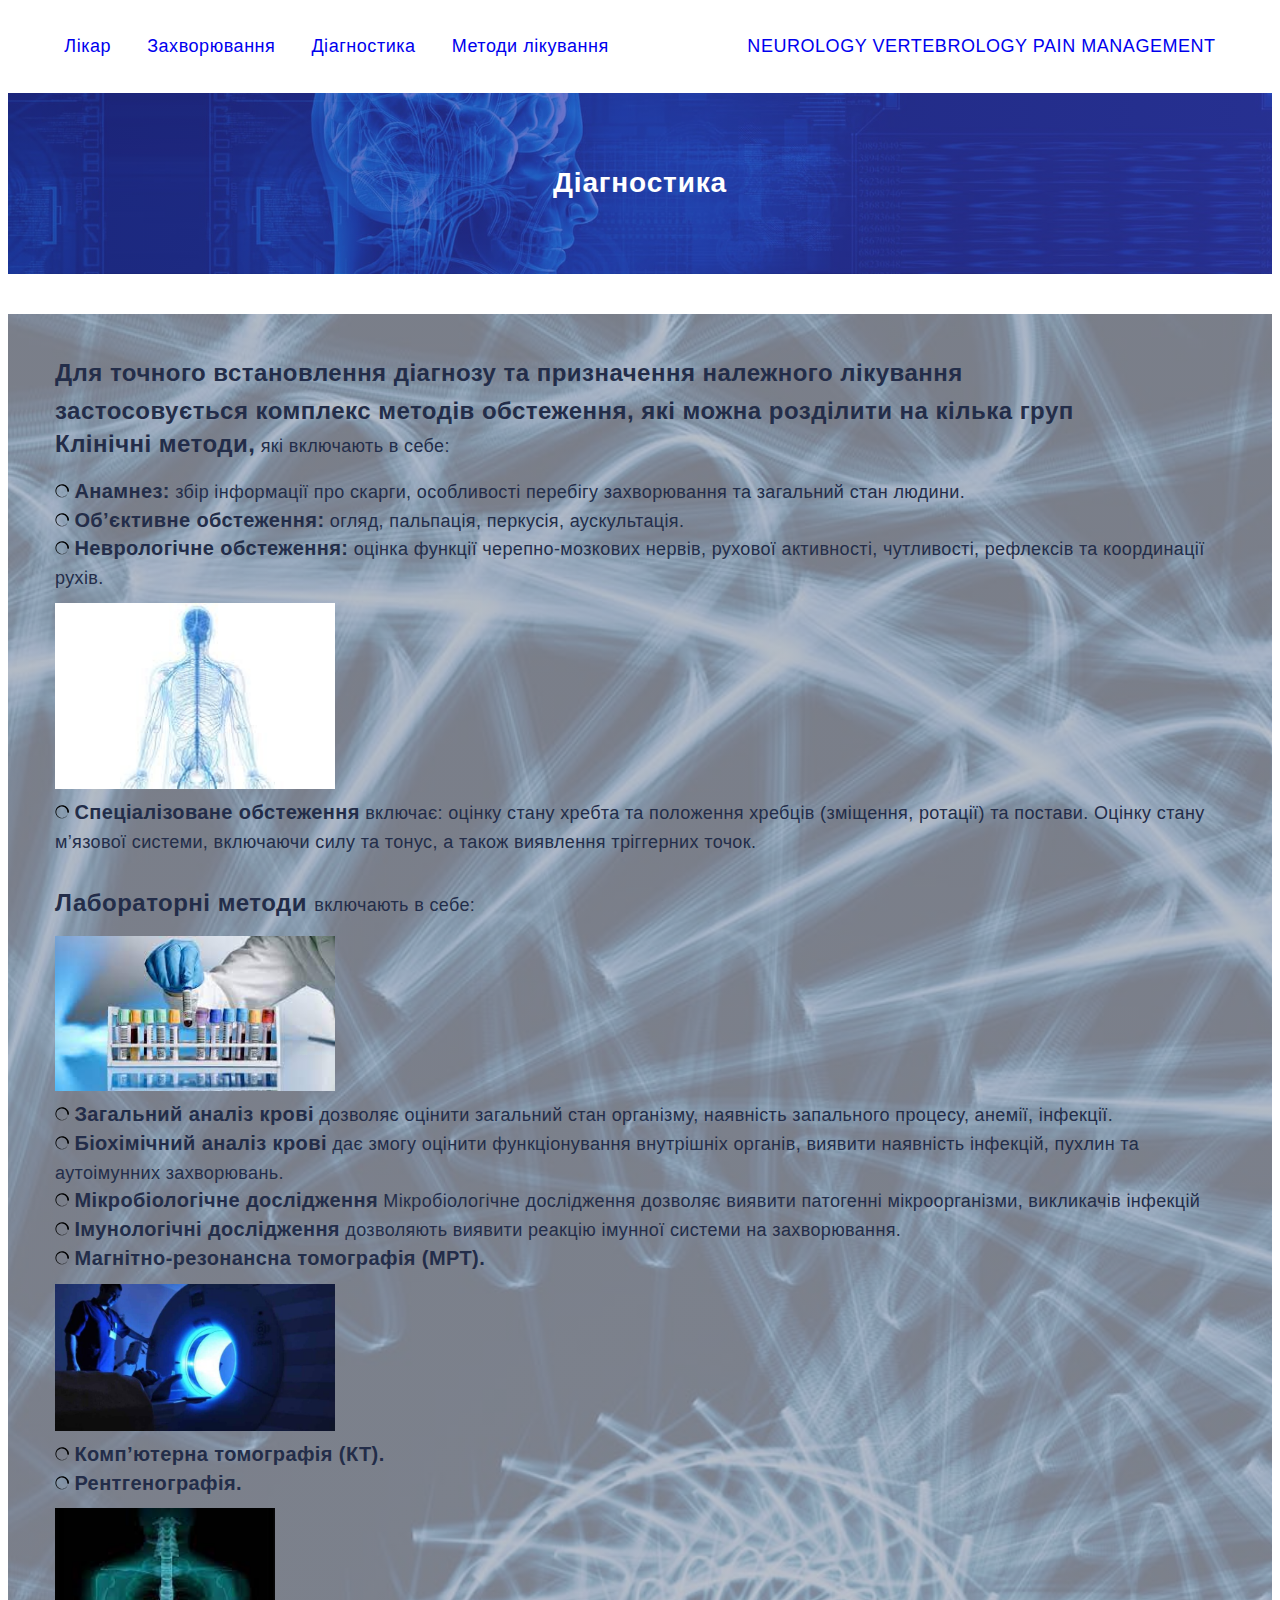
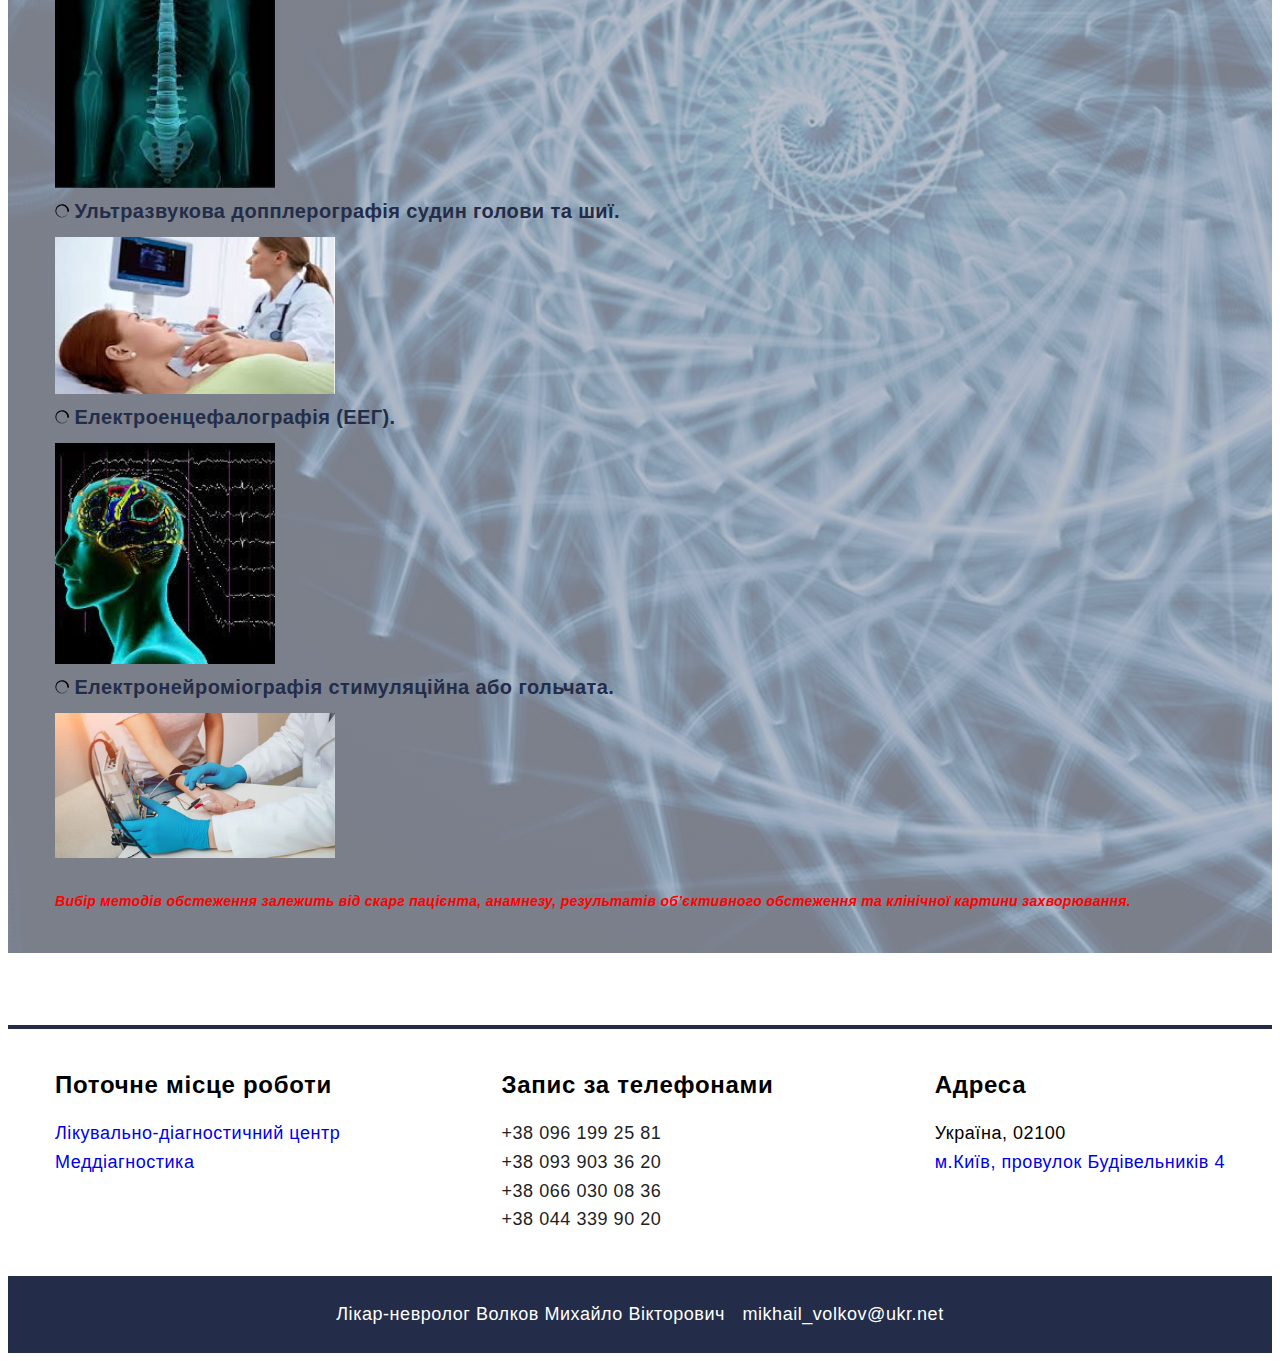
==== commit ff33b546: "fix" ====
--- a/diagnostic.html
+++ b/diagnostic.html
@@ -45,8 +45,8 @@
       </section>
     </header>
     <main>
-      <div class="container">
-        <section class="diagnostic">
+      <section class="diagnostic">
+        <div class="container">
           <p class="title_text">
             Для точного встановлення діагнозу та призначення належного лікування
             <br />
@@ -260,8 +260,8 @@
             результатів об’єктивного обстеження та клінічної картини
             захворювання.
           </p>
-        </section>
-      </div>
+        </div>
+      </section>
     </main>
     <footer class="footer_accent">
       <div class="container">
--- a/css/main.min.css
+++ b/css/main.min.css
@@ -1 +1 @@
-*,::after,::before{-webkit-box-sizing:border-box;box-sizing:border-box}:root{--title-color: #214CCF;--background-white: #FFFFFF;--text-color: #222222;--add-text-color: #212121;--accent-dark-color: #232D49}body{background-color:var(--background-white);font-family:"Montserrat",sans-serif;font-family:"Raleway",sans-serif;font-family:"Roboto",sans-serif}h1,h2,h3,h4,h5,h6,p{margin:0}ul{margin:0;padding-left:0}li{list-style:none;padding-left:0}img{display:block;width:100%;height:auto}a{text-decoration:none}a:visited{color:var(--text-color)}button{cursor:pointer}.container{width:100%;margin:0 auto;padding-left:15px;padding-right:15px;outline:none}@media screen and (min-width: 480px){.container{max-width:480px}}@media screen and (min-width: 1200px){.container{max-width:1200px}}.visually-hidden{position:absolute;width:1px;height:1px;margin:-1px;border:0;padding:0;white-space:nowrap;-webkit-clip-path:inset(100%);clip-path:inset(100%);clip:rect(0 0 0 0);overflow:hidden}.description__item{color:var(--title-color);font-weight:700;font-size:32px;line-height:1.14;letter-spacing:.02em;text-transform:uppercase}.header_logo{width:350px;margin:0 auto;margin-top:16px;margin-bottom:48px}.description__list{display:-webkit-box;display:-ms-flexbox;display:flex;-webkit-box-pack:space-evenly;-ms-flex-pack:space-evenly;justify-content:space-evenly;margin-bottom:20px}.header__nav-list{display:-webkit-box;display:-ms-flexbox;display:flex;-webkit-box-pack:center;-ms-flex-pack:center;justify-content:center;gap:20px;margin-bottom:82px}.header__nav-item{display:inline-block;margin-right:20px}.header__nav-link{position:relative;color:var(--text-color);font-weight:400;font-size:24px;line-height:1.14;letter-spacing:.02em;margin-bottom:28px}.header__nav-link:hover::after{content:"";position:absolute;left:0;bottom:-6px;width:100%;height:4px;border-radius:4px;background-color:var(--accent-dark-color)}@media screen and (min-width: 768px){.mob__icon-open{display:none}}@media screen and (min-width: 768px){.mob__icon-close{display:none}}.mob__menu-open{background:none;border:none}.doctor{display:grid;grid-template-columns:1fr 1fr}.doctor_img_wrap{display:block;position:relative;margin-right:38px}.doctor_img{width:100%}.doctor_list{margin-bottom:40px}.action_text{position:absolute;bottom:0;left:0;font-weight:400;font-size:22px;line-height:1.17;letter-spacing:.03em;width:100%;height:64px;color:#fff;background:var(--title-color);opacity:.3;display:-webkit-box;display:-ms-flexbox;display:flex;-webkit-box-align:center;-ms-flex-align:center;align-items:center;-webkit-box-pack:center;-ms-flex-pack:center;justify-content:center}.doctor_title{font-family:Roboto;font-size:42px;font-weight:900;line-height:42px;letter-spacing:.06em;color:var(--add-text-color);text-shadow:2px 2px 4px rgba(0,0,0,.4);margin-top:78px;margin-bottom:38px}.doctor_list_item{margin-bottom:10px}.doctor_list_item{list-style-type:square;font-size:20px;font-weight:400;line-height:1.6}.doctor_link_wrap{text-align:center}.doctor_link{display:inline-block;padding:20px 60px;text-decoration:none;color:#fff !important;background-color:var(--title-color);border:none;border-radius:5px;cursor:pointer;font-size:20px;font-weight:400;letter-spacing:.08em;text-transform:uppercase;-webkit-transition:color 350ms var(--cubic),background-color 350ms cubic-bezier(0.4, 0, 0.2, 1);transition:color 350ms var(--cubic),background-color 350ms cubic-bezier(0.4, 0, 0.2, 1)}.doctor_link:hover,.doctor_link:focus{-webkit-box-shadow:4px 4px 24px 0px #214ccf;box-shadow:4px 4px 24px 0px #214ccf}.doctor_link:active{-webkit-transform:translateY(2px);transform:translateY(2px)}.footer_accent{border-top:4px solid var(--accent-dark-color);margin:72px 0 0 0}.footer_list{display:-webkit-box;display:-ms-flexbox;display:flex;-webkit-box-pack:justify;-ms-flex-pack:justify;justify-content:space-between;margin:42px 0}.footer_work_title{font-weight:700;font-size:24px;line-height:1.17;letter-spacing:.03em;margin-bottom:20px}a.footer_tel:link{color:var(--text-color)}.footer_work_description{font-weight:500;font-size:18px;line-height:1.6;letter-spacing:.03em}.footer_work_description:hover,.footer_work_description:focus{color:var(--title-color)}.footer_tel{font-weight:500;font-size:18px;line-height:1.6;letter-spacing:.03em}.footer_tel:hover,.footer_tel:focus{color:var(--title-color) !important}.footer_adress{font-weight:500;font-size:18px;line-height:1.6;letter-spacing:.03em}.footer_adress_accent:hover{color:var(--title-color)}.footer_doctor{text-align:center;background-color:var(--accent-dark-color);color:#fff;font-weight:500;font-size:18px;line-height:1.6;letter-spacing:.03em;padding:24px 0}.footer_doctor_mail{display:inline-block;margin-left:12px;color:#fff;font-weight:500;font-size:18px;line-height:1.6;letter-spacing:.03em}a.footer_doctor_mail:link{color:#fff}.footer_doctor_mail:hover{font-weight:700}.header_navigatons{display:-webkit-box;display:-ms-flexbox;display:flex;-ms-flex-pack:distribute;justify-content:space-around;margin:32px 0}.header-navigations_list{display:-webkit-box;display:-ms-flexbox;display:flex;gap:36px}.header-navigations_link{font-weight:500;font-size:18px;line-height:1.6;letter-spacing:.03em}.header_line{border-bottom:2px solid var(--accent-dark-color)}.header-navigations_link_neurology{display:block;margin-left:120px;font-weight:500;font-size:18px;line-height:1.6;letter-spacing:.03em;text-transform:uppercase}.header-navigations_link_neurology:hover{color:var(--title-color)}.title_volkov{text-align:center;font-weight:700;font-size:28px;line-height:1.6;letter-spacing:.03em;margin:48px 0}.hero{margin:0 auto;max-width:1600px;color:#fff;background-color:#2f303a;background-image:-webkit-gradient(linear, left top, right top, from(rgba(38, 49, 165, 0.7)), to(rgba(54, 66, 201, 0.7))),url(../../img/x-imagebanner.webp);background-image:linear-gradient(to right, rgba(38, 49, 165, 0.7), rgba(54, 66, 201, 0.7)),url(../../img/x-imagebanner.webp);background-repeat:no-repeat;background-position:center;background-size:cover;padding-top:20px;padding-bottom:20px}.education_high_tittle{margin-top:50px}.doctor_main{padding-top:40px}.content_img{width:320px;margin:12px 0}.doctor_subtitle{font-weight:700;font-size:28px;line-height:1.6;letter-spacing:.03em;color:var(-text-color)}.text_item{font-weight:400;font-size:16px;line-height:1.6;letter-spacing:.02em;color:var(-text-color);text-align:justify}.mt_32{margin-top:32px}.text_list{list-style-type:disc}.deseases{max-width:1600px;background-color:var(--hero-footer-background);background-image:-webkit-gradient(linear, left top, left bottom, from(rgba(169, 170, 183, 0.7)), to(rgba(170, 171, 185, 0.7))),url(../img/bg/bg2.jpeg);background-image:linear-gradient(rgba(169, 170, 183, 0.7), rgba(170, 171, 185, 0.7)),url(../img/bg/bg2.jpeg);background-repeat:no-repeat;background-position:center;background-size:cover;margin:40px auto;padding:40px 0}.deseases_title{color:var(--text-color);font-weight:700;font-size:30px;line-height:1.14;letter-spacing:.02em;text-decoration:underline;margin-bottom:32px}.deseases_item{display:-webkit-box;display:-ms-flexbox;display:flex;-webkit-box-orient:vertical;-webkit-box-direction:normal;-ms-flex-direction:column;flex-direction:column;-webkit-box-align:center;-ms-flex-align:center;align-items:center}.deseases_subtitle{color:var(--text-color);font-weight:700;font-size:16px;line-height:1.14;letter-spacing:.02em;text-transform:uppercase;margin-bottom:18px}.deseases_img{width:280px;margin-bottom:14px}.deseases_img_size{width:220px;margin-bottom:14px}.deseases_description{text-align:center;color:var(--text-color);font-weight:500;font-size:16px;line-height:1.14;letter-spacing:.02em;margin-bottom:24px}.diagnostic{padding:40px 0 0}.diagnostic_list{margin-bottom:32px}.sub_text{color:var(--accent-dark-color);font-weight:500;font-size:18px;line-height:1.14;letter-spacing:.02em;margin-bottom:20px}.sub_text_accent{color:var(--accent-dark-color);font-weight:900;font-size:24px;line-height:1.14;letter-spacing:.02em;margin-bottom:20px}.secondary_text{color:var(--accent-dark-color);font-weight:500;font-size:18px;line-height:1.6;letter-spacing:.02em}.secondary_text_accent{color:var(--accent-dark-color);font-weight:900;font-size:20px;line-height:1.14;letter-spacing:.02em}.title_text{color:var(--accent-dark-color);font-weight:900;font-size:24px;line-height:1.6;letter-spacing:.02em;margin-bottom:40px}.diagnostic_img{width:280px;margin:10px 0}.diagnostic_img_size1{width:220px;margin:10px 0}.diagnostic_icon{width:14px;height:14px}.methods-selection{color:red;font-weight:700;font-size:14px;line-height:1.6;letter-spacing:.02em;font-style:italic}/*# sourceMappingURL=main.min.css.map */+*,::after,::before{-webkit-box-sizing:border-box;box-sizing:border-box}:root{--title-color: #214CCF;--background-white: #FFFFFF;--text-color: #222222;--add-text-color: #212121;--accent-dark-color: #232D49}body{background-color:var(--background-white);font-family:"Montserrat",sans-serif;font-family:"Raleway",sans-serif;font-family:"Roboto",sans-serif}h1,h2,h3,h4,h5,h6,p{margin:0}ul{margin:0;padding-left:0}li{list-style:none;padding-left:0}img{display:block;width:100%;height:auto}a{text-decoration:none}a:visited{color:var(--text-color)}button{cursor:pointer}.container{width:100%;margin:0 auto;padding-left:15px;padding-right:15px;outline:none}@media screen and (min-width: 480px){.container{max-width:480px}}@media screen and (min-width: 1200px){.container{max-width:1200px}}.visually-hidden{position:absolute;width:1px;height:1px;margin:-1px;border:0;padding:0;white-space:nowrap;-webkit-clip-path:inset(100%);clip-path:inset(100%);clip:rect(0 0 0 0);overflow:hidden}.description__item{color:var(--title-color);font-weight:700;font-size:32px;line-height:1.14;letter-spacing:.02em;text-transform:uppercase}.header_logo{width:350px;margin:0 auto;margin-top:16px;margin-bottom:48px}.description__list{display:-webkit-box;display:-ms-flexbox;display:flex;-webkit-box-pack:space-evenly;-ms-flex-pack:space-evenly;justify-content:space-evenly;margin-bottom:20px}.header__nav-list{display:-webkit-box;display:-ms-flexbox;display:flex;-webkit-box-pack:center;-ms-flex-pack:center;justify-content:center;gap:20px;margin-bottom:82px}.header__nav-item{display:inline-block;margin-right:20px}.header__nav-link{position:relative;color:var(--text-color);font-weight:400;font-size:24px;line-height:1.14;letter-spacing:.02em;margin-bottom:28px}.header__nav-link:hover::after{content:"";position:absolute;left:0;bottom:-6px;width:100%;height:4px;border-radius:4px;background-color:var(--accent-dark-color)}@media screen and (min-width: 768px){.mob__icon-open{display:none}}@media screen and (min-width: 768px){.mob__icon-close{display:none}}.mob__menu-open{background:none;border:none}.doctor{display:grid;grid-template-columns:1fr 1fr}.doctor_img_wrap{display:block;position:relative;margin-right:38px}.doctor_img{width:100%}.doctor_list{margin-bottom:40px}.action_text{position:absolute;bottom:0;left:0;font-weight:400;font-size:22px;line-height:1.17;letter-spacing:.03em;width:100%;height:64px;color:#fff;background:var(--title-color);opacity:.3;display:-webkit-box;display:-ms-flexbox;display:flex;-webkit-box-align:center;-ms-flex-align:center;align-items:center;-webkit-box-pack:center;-ms-flex-pack:center;justify-content:center}.doctor_title{font-family:Roboto;font-size:42px;font-weight:900;line-height:42px;letter-spacing:.06em;color:var(--add-text-color);text-shadow:2px 2px 4px rgba(0,0,0,.4);margin-top:78px;margin-bottom:38px}.doctor_list_item{margin-bottom:10px}.doctor_list_item{list-style-type:square;font-size:20px;font-weight:400;line-height:1.6}.doctor_link_wrap{text-align:center}.doctor_link{display:inline-block;padding:20px 60px;text-decoration:none;color:#fff !important;background-color:var(--title-color);border:none;border-radius:5px;cursor:pointer;font-size:20px;font-weight:400;letter-spacing:.08em;text-transform:uppercase;-webkit-transition:color 350ms var(--cubic),background-color 350ms cubic-bezier(0.4, 0, 0.2, 1);transition:color 350ms var(--cubic),background-color 350ms cubic-bezier(0.4, 0, 0.2, 1)}.doctor_link:hover,.doctor_link:focus{-webkit-box-shadow:4px 4px 24px 0px #214ccf;box-shadow:4px 4px 24px 0px #214ccf}.doctor_link:active{-webkit-transform:translateY(2px);transform:translateY(2px)}.footer_accent{border-top:4px solid var(--accent-dark-color);margin:72px 0 0 0}.footer_list{display:-webkit-box;display:-ms-flexbox;display:flex;-webkit-box-pack:justify;-ms-flex-pack:justify;justify-content:space-between;margin:42px 0}.footer_work_title{font-weight:700;font-size:24px;line-height:1.17;letter-spacing:.03em;margin-bottom:20px}a.footer_tel:link{color:var(--text-color)}.footer_work_description{font-weight:500;font-size:18px;line-height:1.6;letter-spacing:.03em}.footer_work_description:hover,.footer_work_description:focus{color:var(--title-color)}.footer_tel{font-weight:500;font-size:18px;line-height:1.6;letter-spacing:.03em}.footer_tel:hover,.footer_tel:focus{color:var(--title-color) !important}.footer_adress{font-weight:500;font-size:18px;line-height:1.6;letter-spacing:.03em}.footer_adress_accent:hover{color:var(--title-color)}.footer_doctor{text-align:center;background-color:var(--accent-dark-color);color:#fff;font-weight:500;font-size:18px;line-height:1.6;letter-spacing:.03em;padding:24px 0}.footer_doctor_mail{display:inline-block;margin-left:12px;color:#fff;font-weight:500;font-size:18px;line-height:1.6;letter-spacing:.03em}a.footer_doctor_mail:link{color:#fff}.footer_doctor_mail:hover{font-weight:700}.header_navigatons{display:-webkit-box;display:-ms-flexbox;display:flex;-ms-flex-pack:distribute;justify-content:space-around;margin:32px 0}.header-navigations_list{display:-webkit-box;display:-ms-flexbox;display:flex;gap:36px}.header-navigations_link{font-weight:500;font-size:18px;line-height:1.6;letter-spacing:.03em}.header_line{border-bottom:2px solid var(--accent-dark-color)}.header-navigations_link_neurology{display:block;margin-left:120px;font-weight:500;font-size:18px;line-height:1.6;letter-spacing:.03em;text-transform:uppercase}.header-navigations_link_neurology:hover{color:var(--title-color)}.title_volkov{text-align:center;font-weight:700;font-size:28px;line-height:1.6;letter-spacing:.03em;margin:48px 0}.hero{margin:0 auto;max-width:1600px;color:#fff;background-color:#2f303a;background-image:-webkit-gradient(linear, left top, right top, from(rgba(38, 49, 165, 0.7)), to(rgba(54, 66, 201, 0.7))),url(../img/x-imagebanner.jpg);background-image:linear-gradient(to right, rgba(38, 49, 165, 0.7), rgba(54, 66, 201, 0.7)),url(../img/x-imagebanner.jpg);background-repeat:no-repeat;background-position:center;background-size:cover;padding-top:20px;padding-bottom:20px}.education_high_tittle{margin-top:50px}.doctor_main{padding-top:40px}.content_img{width:320px;margin:12px 0}.doctor_subtitle{font-weight:700;font-size:28px;line-height:1.6;letter-spacing:.03em;color:var(-text-color)}.text_item{font-weight:400;font-size:16px;line-height:1.6;letter-spacing:.02em;color:var(-text-color);text-align:justify}.mt_32{margin-top:32px}.text_list{list-style-type:disc}.deseases{max-width:1600px;background-color:var(--hero-footer-background);background-image:-webkit-gradient(linear, left top, left bottom, from(rgba(169, 170, 183, 0.7)), to(rgba(170, 171, 185, 0.7))),url(../img/bg/bg2.jpeg);background-image:linear-gradient(rgba(169, 170, 183, 0.7), rgba(170, 171, 185, 0.7)),url(../img/bg/bg2.jpeg);background-repeat:no-repeat;background-position:center;background-size:cover;margin:40px auto;padding:40px 0}.deseases_title{color:var(--text-color);font-weight:700;font-size:30px;line-height:1.14;letter-spacing:.02em;text-decoration:underline;margin-bottom:32px}.deseases_item{display:-webkit-box;display:-ms-flexbox;display:flex;-webkit-box-orient:vertical;-webkit-box-direction:normal;-ms-flex-direction:column;flex-direction:column;-webkit-box-align:center;-ms-flex-align:center;align-items:center}.deseases_subtitle{color:var(--text-color);font-weight:700;font-size:16px;line-height:1.14;letter-spacing:.02em;text-transform:uppercase;margin-bottom:18px}.deseases_img{width:280px;margin-bottom:14px}.deseases_img_size{width:220px;margin-bottom:14px}.deseases_description{text-align:center;color:var(--text-color);font-weight:500;font-size:16px;line-height:1.14;letter-spacing:.02em;margin-bottom:24px}.diagnostic{max-width:1600px;background-color:var(--hero-footer-background);background-image:-webkit-gradient(linear, left top, left bottom, from(rgba(169, 170, 183, 0.7)), to(rgba(170, 171, 185, 0.7))),url(../img/bg/bg2.jpeg);background-image:linear-gradient(rgba(169, 170, 183, 0.7), rgba(170, 171, 185, 0.7)),url(../img/bg/bg2.jpeg);background-repeat:no-repeat;background-position:center;background-size:cover;margin:40px auto;padding:40px 0}.diagnostic_list{margin-bottom:32px}.sub_text{color:var(--accent-dark-color);font-weight:500;font-size:18px;line-height:1.14;letter-spacing:.02em;margin-bottom:20px}.sub_text_accent{color:var(--accent-dark-color);font-weight:900;font-size:24px;line-height:1.14;letter-spacing:.02em;margin-bottom:20px}.secondary_text{color:var(--accent-dark-color);font-weight:500;font-size:18px;line-height:1.6;letter-spacing:.02em}.secondary_text_accent{color:var(--accent-dark-color);font-weight:900;font-size:20px;line-height:1.14;letter-spacing:.02em}.title_text{color:var(--accent-dark-color);font-weight:900;font-size:24px;line-height:1.6;letter-spacing:.02em}.diagnostic_img{width:280px;margin:10px 0}.diagnostic_img_size1{width:220px;margin:10px 0}.diagnostic_icon{width:14px;height:14px}.methods-selection{color:red;font-weight:700;font-size:14px;line-height:1.6;letter-spacing:.02em;font-style:italic}/*# sourceMappingURL=main.min.css.map */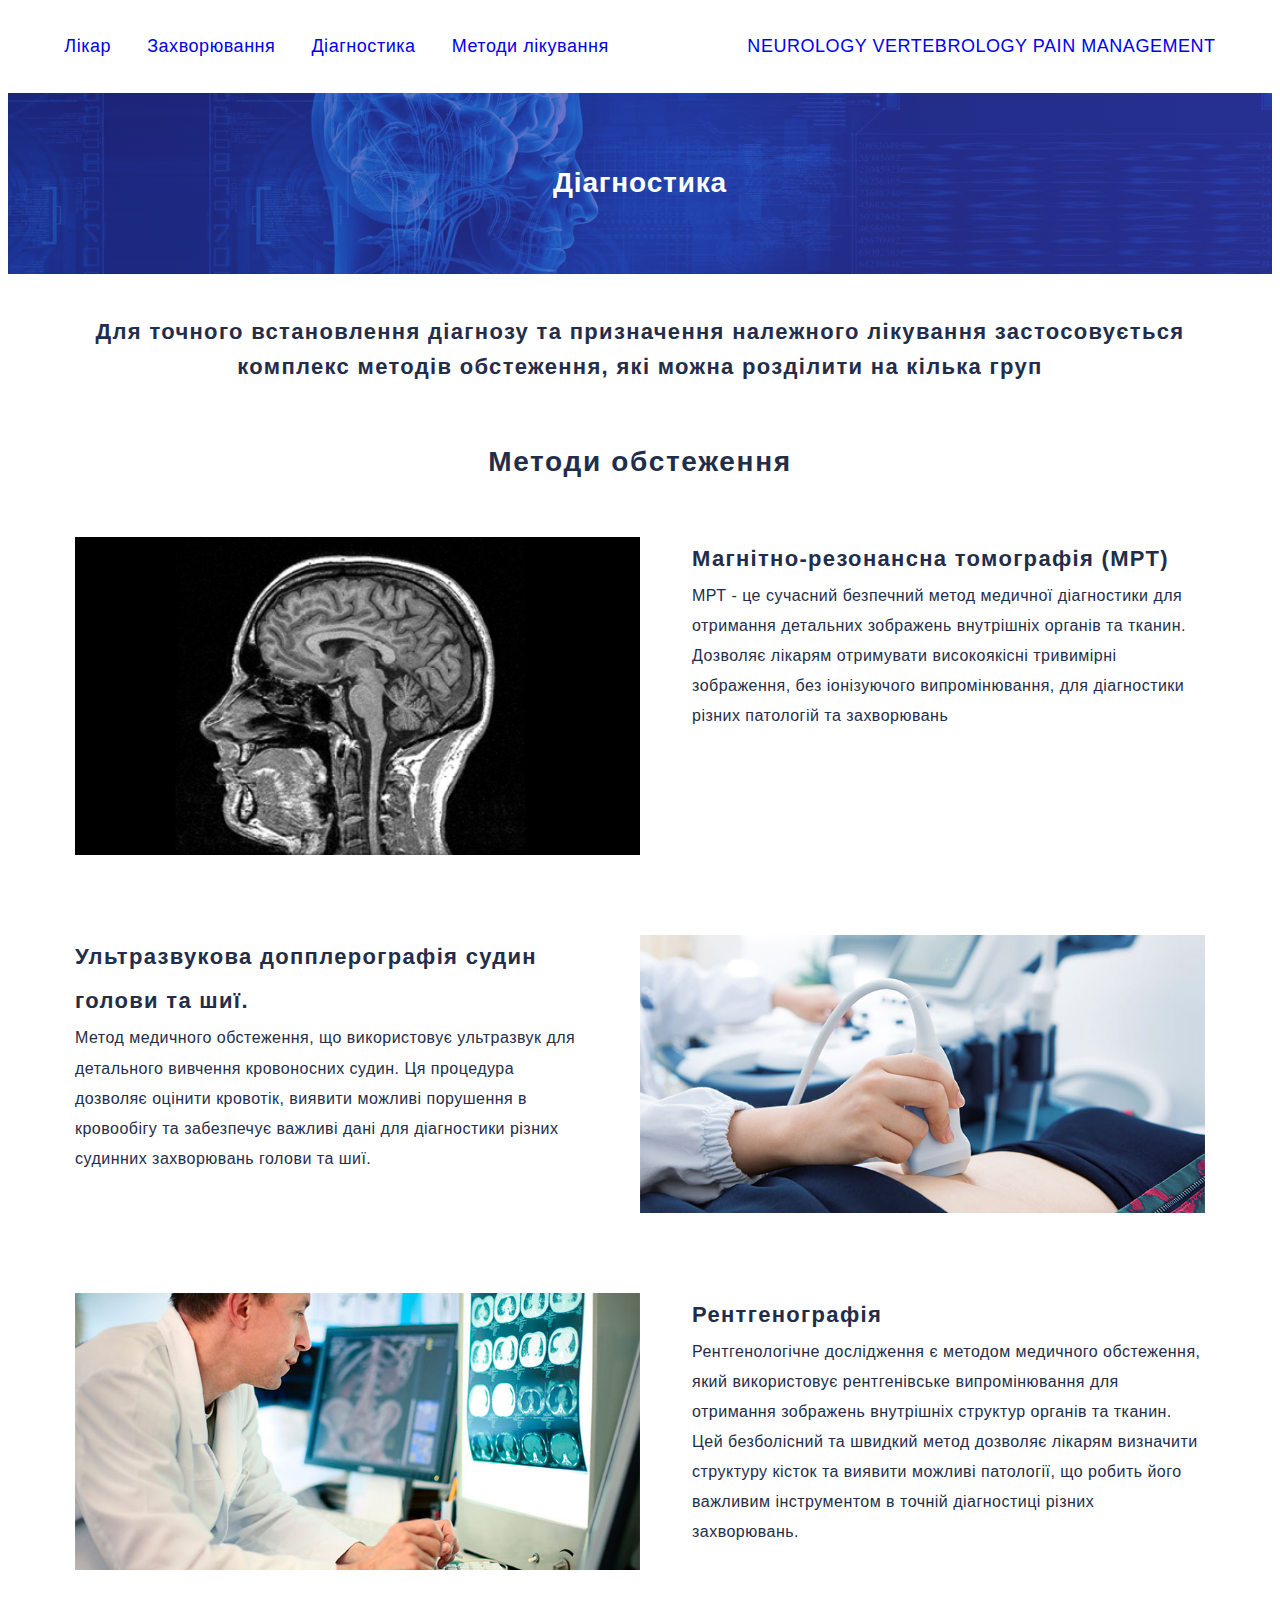
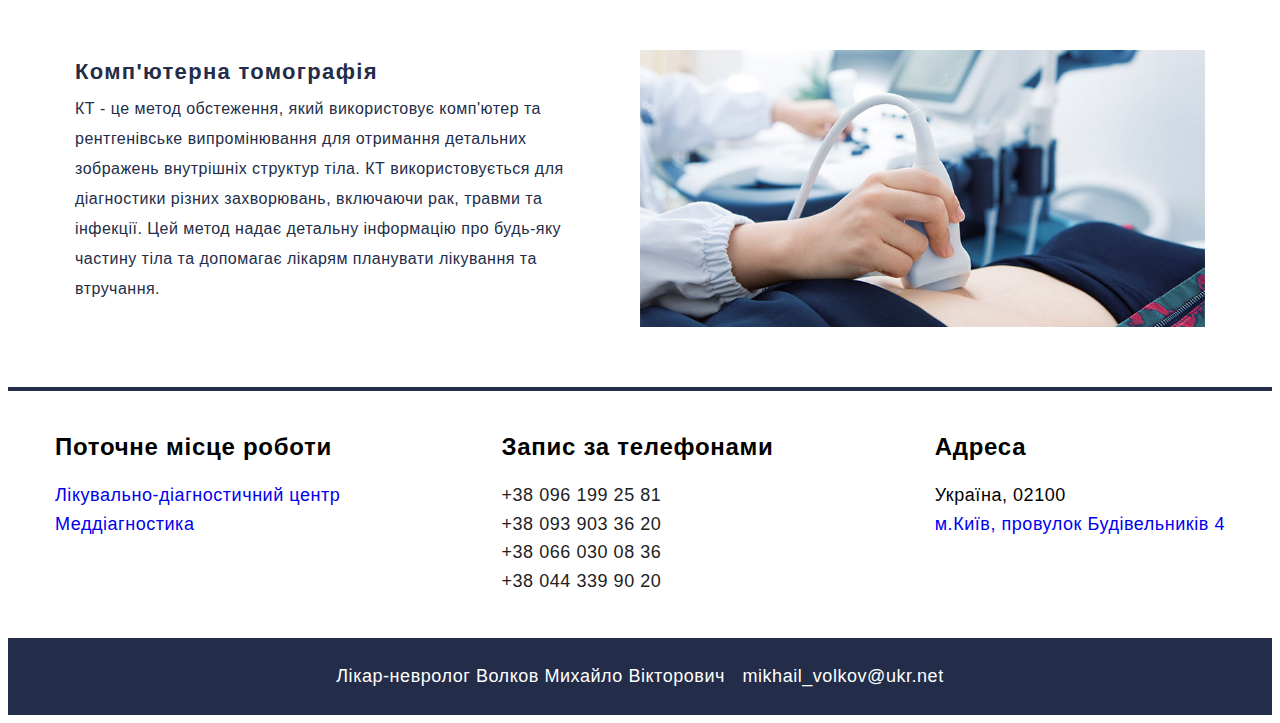
==== commit 84eb4af7: "page diagnostic" ====
--- a/diagnostic.html
+++ b/diagnostic.html
@@ -37,7 +37,7 @@
           </p>
         </nav>
       </div>
-      <!-- <p class="header_line"></p> -->
+
       <section class="hero">
         <div class="container">
           <h2 class="title_volkov">Діагностика</h2>
@@ -47,219 +47,278 @@
     <main>
       <section class="diagnostic">
         <div class="container">
-          <p class="title_text">
+          <h3 class="diagnostic_subtitle">
             Для точного встановлення діагнозу та призначення належного лікування
-            <br />
             застосовується комплекс методів обстеження, які можна розділити на
             кілька груп
-          </p>
-          <p class="sub_text">
-            <span class="sub_text_accent">Клінічні методи,</span> які включають
-            в себе:
-          </p>
+          </h3>
+          <h4 class="exam_methods">Методи обстеження</h4>
+
           <ul class="diagnostic_list">
             <li class="diagnostic_item">
-              <p class="secondary_text">
-                <svg width="14" height="14">
-                  <use href="./img/icons.svg#icon-spinner"></use>
-                </svg>
-                <span class="secondary_text_accent"> Анамнез:</span> збір
-                інформації про скарги, особливості перебігу захворювання та
-                загальний стан людини.
+              <img src="./img/diagnostic/MRI.png" alt="" />
+            </li>
+            <li>
+              <h4 class="diagnostic_methods_subtitle">
+                Магнітно-резонансна томографія (МРТ)
+              </h4>
+              <p class="diagnostic_text">
+                МРТ - це сучасний безпечний метод медичної діагностики для
+                отримання детальних зображень внутрішніх органів та тканин.
+                Дозволяє лікарям отримувати високоякісні тривимірні зображення,
+                без іонізуючого випромінювання, для діагностики різних патологій
+                та захворювань
               </p>
             </li>
-            <li class="diagnostic_item">
-              <p class="secondary_text">
-                <svg width="14" height="14">
-                  <use href="./img/icons.svg#icon-spinner"></use>
-                </svg>
-                <span class="secondary_text_accent"
-                  >Об’єктивне обстеження:</span
-                >
-                огляд, пальпація, перкусія, аускультація.
+          </ul>
+
+          <ul class="diagnostic_list">
+            <li>
+              <h4 class="diagnostic_methods_subtitle">
+                Ультразвукова допплерографія судин голови та шиї.
+              </h4>
+              <p class="diagnostic_text">
+                Метод медичного обстеження, що використовує ультразвук для
+                детального вивчення кровоносних судин. Ця процедура дозволяє
+                оцінити кровотік, виявити можливі порушення в кровообігу та
+                забезпечує важливі дані для діагностики різних судинних
+                захворювань голови та шиї.
               </p>
             </li>
             <li class="diagnostic_item">
-              <p class="secondary_text">
-                <svg class="diagnostic_icon" width="14" height="14">
-                  <use href="./img/icons.svg#icon-spinner"></use>
-                </svg>
-                <span class="secondary_text_accent"
-                  >Неврологічне обстеження:</span
-                >
-                оцінка функції черепно-мозкових нервів, рухової активності,
-                чутливості, рефлексів та координації рухів.
+              <img src="./img/diagnostic/ultrasound.jpeg" alt="" />
+            </li>
+          </ul>
+
+          <ul class="diagnostic_list">
+            <li class="diagnostic_item">
+              <img src="./img/diagnostic/x-ray-fayetteville.jpeg" alt="" />
+            </li>
+            <li>
+              <h4 class="diagnostic_methods_subtitle">Рентгенографія</h4>
+              <p class="diagnostic_text">
+                Рентгенологічне дослідження є методом медичного обстеження, який
+                використовує рентгенівське випромінювання для отримання
+                зображень внутрішніх структур органів та тканин. Цей безболісний
+                та швидкий метод дозволяє лікарям визначити структуру кісток та
+                виявити можливі патології, що робить його важливим інструментом
+                в точній діагностиці різних захворювань.
               </p>
             </li>
-            <li class="diagnostic_item">
-              <img
-                class="diagnostic_img"
-                src="./img/diagnostic/nevrol.jpg"
-                alt="нервова система"
-              />
-            </li>
-            <li class="diagnostic_item">
-              <p class="secondary_text">
-                <svg class="diagnostic_icon" width="16" height="16">
-                  <use href="./img/icons.svg#icon-spinner"></use>
-                </svg>
-                <span class="secondary_text_accent"
-                  >Спеціалізоване обстеження</span
-                >
-                включає: оцінку стану хребта та положення хребців (зміщення,
-                ротації) та постави. Оцінку стану м’язової системи, включаючи
-                силу та тонус, а також виявлення тріггерних точок.
+          </ul>
+
+          <ul class="diagnostic_list">
+            <li>
+              <h4 class="diagnostic_methods_subtitle">
+                Комп'ютерна томографія
+              </h4>
+              <p class="diagnostic_text">
+                КТ - це метод обстеження, який використовує комп'ютер та
+                рентгенівське випромінювання для отримання детальних зображень
+                внутрішніх структур тіла. КТ використовується для діагностики
+                різних захворювань, включаючи рак, травми та інфекції. Цей метод
+                надає детальну інформацію про будь-яку частину тіла та допомагає
+                лікарям планувати лікування та втручання.
               </p>
             </li>
-          </ul>
-          <p class="sub_text">
-            <span class="sub_text_accent">Лабораторні методи </span> включають в
-            себе:
-          </p>
-          <ul class="diagnostic_list">
-            <li class="diagnostic_item">
-              <img
-                class="diagnostic_img"
-                src="./img/diagnostic/laboratory.jpeg"
-                alt="нервова система"
-              />
-            </li>
-            <li class="diagnostic_item">
-              <p class="secondary_text">
-                <svg width="14" height="14">
-                  <use href="./img/icons.svg#icon-spinner"></use>
-                </svg>
-                <span class="secondary_text_accent"
-                  >Загальний аналіз крові</span
-                >
-                дозволяє оцінити загальний стан організму, наявність запального
-                процесу, анемії, інфекції.
-              </p>
-            </li>
-            <li class="diagnostic_item">
-              <p class="secondary_text">
-                <svg class="diagnostic_icon" width="14" height="14">
-                  <use href="./img/icons.svg#icon-spinner"></use>
-                </svg>
-                <span class="secondary_text_accent"
-                  >Біохімічний аналіз крові</span
-                >
-                дає змогу оцінити функціонування внутрішніх органів, виявити
-                наявність інфекцій, пухлин та аутоімунних захворювань.
-              </p>
-            </li>
-            <li class="diagnostic_item">
-              <p class="secondary_text">
-                <svg class="diagnostic_icon" width="16" height="16">
-                  <use href="./img/icons.svg#icon-spinner"></use>
-                </svg>
-                <span class="secondary_text_accent"
-                  >Мікробіологічне дослідження</span
-                >
-                Мікробіологічне дослідження дозволяє виявити патогенні
-                мікроорганізми, викликачів інфекцій
-              </p>
-            </li>
-            <li class="diagnostic_item">
-              <p class="secondary_text">
-                <svg class="diagnostic_icon" width="16" height="16">
-                  <use href="./img/icons.svg#icon-spinner"></use>
-                </svg>
-                <span class="secondary_text_accent"
-                  >Імунологічні дослідження</span
-                >
-                дозволяють виявити реакцію імунної системи на захворювання.
-              </p>
-            </li>
-            <li class="diagnostic_item">
-              <p class="secondary_text">
-                <svg class="diagnostic_icon" width="16" height="16">
-                  <use href="./img/icons.svg#icon-spinner"></use>
-                </svg>
-                <span class="secondary_text_accent"
-                  >Магнітно-резонансна томографія (МРТ).</span
-                >
-              </p>
-              <img
-                class="diagnostic_img"
-                src="./img/diagnostic/mri.jpeg"
-                alt="МРТ"
-              />
-            </li>
-            <li class="diagnostic_item">
-              <p class="secondary_text">
-                <svg class="diagnostic_icon" width="16" height="16">
-                  <use href="./img/icons.svg#icon-spinner"></use>
-                </svg>
-                <span class="secondary_text_accent"
-                  >Комп’ютерна томографія (КТ).</span
-                >
-              </p>
-            </li>
-            <li class="diagnostic_item">
-              <p class="secondary_text">
-                <svg class="diagnostic_icon" width="16" height="16">
-                  <use href="./img/icons.svg#icon-spinner"></use>
-                </svg>
-                <span class="secondary_text_accent">Рентгенографія.</span>
-              </p>
-              <img
-                class="diagnostic_img_size1"
-                src="./img/diagnostic/x-ray.jpeg"
-                alt="Рентгенографія"
-              />
-            </li>
-            <li class="diagnostic_item">
-              <p class="secondary_text">
-                <svg class="diagnostic_icon" width="16" height="16">
-                  <use href="./img/icons.svg#icon-spinner"></use>
-                </svg>
-                <span class="secondary_text_accent"
-                  >Ультразвукова допплерографія судин голови та шиї.</span
-                >
-              </p>
-              <img
-                class="diagnostic_img"
-                src="./img/diagnostic/dopler.jpg"
-                alt="доплер судин"
-              />
-            </li>
-            <li class="diagnostic_item">
-              <p class="secondary_text">
-                <svg class="diagnostic_icon" width="16" height="16">
-                  <use href="./img/icons.svg#icon-spinner"></use>
-                </svg>
-                <span class="secondary_text_accent"
-                  >Електроенцефалографія (ЕЕГ).</span
-                >
-              </p>
-              <img
-                class="diagnostic_img_size1"
-                src="./img/diagnostic/electroencephalography.jpeg"
-                alt="доплер судин"
-              />
-            </li>
-            <li class="diagnostic_item">
-              <p class="secondary_text">
-                <svg class="diagnostic_icon" width="16" height="16">
-                  <use href="./img/icons.svg#icon-spinner"></use>
-                </svg>
-                <span class="secondary_text_accent"
-                  >Електронейроміографія стимуляційна або гольчата.</span
-                >
-              </p>
-              <img
-                class="diagnostic_img"
-                src="./img/diagnostic/electroelectromagnetic.jpg"
-                alt="доплер судин"
-              />
-            </li>
-          </ul>
-          <p class="methods-selection">
-            Вибір методів обстеження залежить від скарг пацієнта, анамнезу,
-            результатів об’єктивного обстеження та клінічної картини
-            захворювання.
-          </p>
+            <li class="diagnostic_item">
+              <img src="./img/diagnostic/ultrasound.jpeg" alt="" />
+            </li>
+          </ul>
+
+          <!-- <ul class="diagnostic_list">
+            <li class="diagnostic_item">
+              <a class="diagnostic_link" href="#">
+                <div class="diagnostic_description_wrap">
+                  <img
+                    class="diagnostic_picture"
+                    src="./img/diagnostic/x-ray.jpeg"
+                    alt=""
+                    width="370"
+                  />
+                  <p class="diagnostic_description">
+                    МРТ - це сучасний безпечний метод медичної діагностикидля
+                    отримання детальних зображень внутрішніх органів та тканин.
+                    Дозволяє лікарям отримувати високоякісні тривимірні
+                    зображення, без іонізуючого випромінювання, для діагностики
+                    різних патологій та захворювань
+                  </p>
+                </div>
+                <div class="diagnostic_wrap">
+                  <h3 class="diagnostic_title">
+                    Магнітно-резонансна томографія (МРТ)
+                  </h3>
+                </div>
+              </a>
+            </li>
+            <li class="diagnostic_item">
+              <a class="diagnostic_link" href="#">
+                <div class="diagnostic_description_wrap">
+                  <img
+                    class="diagnostic_picture"
+                    src="./img/diagnostic/nevrol.jpg"
+                    alt=""
+                  />
+                  <p class="diagnostic_description">
+                    Метод медичного обстеження, що використовує ультразвук для
+                    детального вивчення кровоносних судин. Ця процедура дозволяє
+                    оцінити кровотік, виявити можливі порушення в кровообігу та
+                    забезпечує важливі дані для діагностики різних судинних
+                    захворювань голови та шиї.
+                  </p>
+                </div>
+                <div class="diagnostic_wrap">
+                  <h3 class="diagnostic_title">
+                    Ультразвукова допплерографія судин
+                  </h3>
+                </div>
+              </a>
+            </li>
+          </ul> -->
+          <!-- <li class="diagnostic_item">
+              <a class="diagnostic_link" href="#">
+                <div class="diagnostic_description_wrap">
+                  <img
+                    class="diagnostic_picture"
+                    src="./img/education.jpeg"
+                    alt=""
+                  />
+                  <p class="diagnostic_description">
+                    Метод обстеження, який використовує рентгенівське
+                    випромінювання для отримання зображень внутрішніх структур
+                    органів та тканин. Цей безболісний та швидкий метод дозволяє
+                    лікарям визначити структуру кісток, виявити можливі
+                    патології та допомагає в точній діагностиці різних
+                    захворювань.
+                  </p>
+                </div>
+                <div class="diagnostic_wrap">
+                  <h3 class="diagnostic_title">
+                    Рентгенографія структури органів
+                  </h3>
+                </div>
+              </a>
+            </li>
+            <li class="diagnostic_item">
+              <a class="diagnostic_link" href="#">
+                <div class="diagnostic_description_wrap">
+                  <img
+                    class="diagnostic_picture"
+                    src="./img/education.jpeg"
+                    alt=""
+                  />
+                  <p class="diagnostic_description">
+                    Метод обстеження, який використовує рентгенівське
+                    випромінювання для отримання зображень внутрішніх структур
+                    органів та тканин. Цей безболісний та швидкий метод дозволяє
+                    лікарям визначити структуру кісток, виявити можливі
+                    патології та допомагає в точній діагностиці різних
+                    захворювань.
+                  </p>
+                </div>
+                <div class="diagnostic_wrap">
+                  <h3 class="diagnostic_title">
+                    Рентгенографія структури органів
+                  </h3>
+                </div>
+              </a>
+            </li>
+            <li class="diagnostic_item">
+              <a class="diagnostic_link" href="#">
+                <div class="diagnostic_description_wrap">
+                  <img
+                    class="diagnostic_picture"
+                    src="./img/education.jpeg"
+                    alt=""
+                  />
+                  <p class="diagnostic_description">
+                    Метод обстеження, який використовує рентгенівське
+                    випромінювання для отримання зображень внутрішніх структур
+                    органів та тканин. Цей безболісний та швидкий метод дозволяє
+                    лікарям визначити структуру кісток, виявити можливі
+                    патології та допомагає в точній діагностиці різних
+                    захворювань.
+                  </p>
+                </div>
+                <div class="diagnostic_wrap">
+                  <h3 class="diagnostic_title">
+                    Рентгенографія структури органів
+                  </h3>
+                </div>
+              </a>
+            </li>
+            <li class="diagnostic_item">
+              <a class="diagnostic_link" href="#">
+                <div class="diagnostic_description_wrap">
+                  <img
+                    class="diagnostic_picture"
+                    src="./img/education.jpeg"
+                    alt=""
+                  />
+                  <p class="diagnostic_description">
+                    Метод обстеження, який використовує рентгенівське
+                    випромінювання для отримання зображень внутрішніх структур
+                    органів та тканин. Цей безболісний та швидкий метод дозволяє
+                    лікарям визначити структуру кісток, виявити можливі
+                    патології та допомагає в точній діагностиці різних
+                    захворювань.
+                  </p>
+                </div>
+                <div class="diagnostic_wrap">
+                  <h3 class="diagnostic_title">
+                    Рентгенографія структури органів
+                  </h3>
+                </div>
+              </a>
+            </li>
+            <li class="diagnostic_item">
+              <a class="diagnostic_link" href="#">
+                <div class="diagnostic_description_wrap">
+                  <img
+                    class="diagnostic_picture"
+                    src="./img/education.jpeg"
+                    alt=""
+                  />
+                  <p class="diagnostic_description">
+                    Метод обстеження, який використовує рентгенівське
+                    випромінювання для отримання зображень внутрішніх структур
+                    органів та тканин. Цей безболісний та швидкий метод дозволяє
+                    лікарям визначити структуру кісток, виявити можливі
+                    патології та допомагає в точній діагностиці різних
+                    захворювань.
+                  </p>
+                </div>
+                <div class="diagnostic_wrap">
+                  <h3 class="diagnostic_title">
+                    Рентгенографія структури органів
+                  </h3>
+                </div>
+              </a>
+            </li>
+            <li class="diagnostic_item">
+              <a class="diagnostic_link" href="#">
+                <div class="diagnostic_description_wrap">
+                  <img
+                    class="diagnostic_picture"
+                    src="./img/education.jpeg"
+                    alt=""
+                  />
+                  <p class="diagnostic_description">
+                    Метод обстеження, який використовує рентгенівське
+                    випромінювання для отримання зображень внутрішніх структур
+                    органів та тканин. Цей безболісний та швидкий метод дозволяє
+                    лікарям визначити структуру кісток, виявити можливі
+                    патології та допомагає в точній діагностиці різних
+                    захворювань.
+                  </p>
+                </div>
+                <div class="diagnostic_wrap">
+                  <h3 class="diagnostic_title">
+                    Рентгенографія структури органів
+                  </h3>
+                </div>
+              </a>
+            </li> -->
         </div>
       </section>
     </main>
--- a/css/main.min.css
+++ b/css/main.min.css
@@ -1 +1 @@
-*,::after,::before{-webkit-box-sizing:border-box;box-sizing:border-box}:root{--title-color: #214CCF;--background-white: #FFFFFF;--text-color: #222222;--add-text-color: #212121;--accent-dark-color: #232D49}body{background-color:var(--background-white);font-family:"Montserrat",sans-serif;font-family:"Raleway",sans-serif;font-family:"Roboto",sans-serif}h1,h2,h3,h4,h5,h6,p{margin:0}ul{margin:0;padding-left:0}li{list-style:none;padding-left:0}img{display:block;width:100%;height:auto}a{text-decoration:none}a:visited{color:var(--text-color)}button{cursor:pointer}.container{width:100%;margin:0 auto;padding-left:15px;padding-right:15px;outline:none}@media screen and (min-width: 480px){.container{max-width:480px}}@media screen and (min-width: 1200px){.container{max-width:1200px}}.visually-hidden{position:absolute;width:1px;height:1px;margin:-1px;border:0;padding:0;white-space:nowrap;-webkit-clip-path:inset(100%);clip-path:inset(100%);clip:rect(0 0 0 0);overflow:hidden}.description__item{color:var(--title-color);font-weight:700;font-size:32px;line-height:1.14;letter-spacing:.02em;text-transform:uppercase}.header_logo{width:350px;margin:0 auto;margin-top:16px;margin-bottom:48px}.description__list{display:-webkit-box;display:-ms-flexbox;display:flex;-webkit-box-pack:space-evenly;-ms-flex-pack:space-evenly;justify-content:space-evenly;margin-bottom:20px}.header__nav-list{display:-webkit-box;display:-ms-flexbox;display:flex;-webkit-box-pack:center;-ms-flex-pack:center;justify-content:center;gap:20px;margin-bottom:82px}.header__nav-item{display:inline-block;margin-right:20px}.header__nav-link{position:relative;color:var(--text-color);font-weight:400;font-size:24px;line-height:1.14;letter-spacing:.02em;margin-bottom:28px}.header__nav-link:hover::after{content:"";position:absolute;left:0;bottom:-6px;width:100%;height:4px;border-radius:4px;background-color:var(--accent-dark-color)}@media screen and (min-width: 768px){.mob__icon-open{display:none}}@media screen and (min-width: 768px){.mob__icon-close{display:none}}.mob__menu-open{background:none;border:none}.doctor{display:grid;grid-template-columns:1fr 1fr}.doctor_img_wrap{display:block;position:relative;margin-right:38px}.doctor_img{width:100%}.doctor_list{margin-bottom:40px}.action_text{position:absolute;bottom:0;left:0;font-weight:400;font-size:22px;line-height:1.17;letter-spacing:.03em;width:100%;height:64px;color:#fff;background:var(--title-color);opacity:.3;display:-webkit-box;display:-ms-flexbox;display:flex;-webkit-box-align:center;-ms-flex-align:center;align-items:center;-webkit-box-pack:center;-ms-flex-pack:center;justify-content:center}.doctor_title{font-family:Roboto;font-size:42px;font-weight:900;line-height:42px;letter-spacing:.06em;color:var(--add-text-color);text-shadow:2px 2px 4px rgba(0,0,0,.4);margin-top:78px;margin-bottom:38px}.doctor_list_item{margin-bottom:10px}.doctor_list_item{list-style-type:square;font-size:20px;font-weight:400;line-height:1.6}.doctor_link_wrap{text-align:center}.doctor_link{display:inline-block;padding:20px 60px;text-decoration:none;color:#fff !important;background-color:var(--title-color);border:none;border-radius:5px;cursor:pointer;font-size:20px;font-weight:400;letter-spacing:.08em;text-transform:uppercase;-webkit-transition:color 350ms var(--cubic),background-color 350ms cubic-bezier(0.4, 0, 0.2, 1);transition:color 350ms var(--cubic),background-color 350ms cubic-bezier(0.4, 0, 0.2, 1)}.doctor_link:hover,.doctor_link:focus{-webkit-box-shadow:4px 4px 24px 0px #214ccf;box-shadow:4px 4px 24px 0px #214ccf}.doctor_link:active{-webkit-transform:translateY(2px);transform:translateY(2px)}.footer_accent{border-top:4px solid var(--accent-dark-color);margin:72px 0 0 0}.footer_list{display:-webkit-box;display:-ms-flexbox;display:flex;-webkit-box-pack:justify;-ms-flex-pack:justify;justify-content:space-between;margin:42px 0}.footer_work_title{font-weight:700;font-size:24px;line-height:1.17;letter-spacing:.03em;margin-bottom:20px}a.footer_tel:link{color:var(--text-color)}.footer_work_description{font-weight:500;font-size:18px;line-height:1.6;letter-spacing:.03em}.footer_work_description:hover,.footer_work_description:focus{color:var(--title-color)}.footer_tel{font-weight:500;font-size:18px;line-height:1.6;letter-spacing:.03em}.footer_tel:hover,.footer_tel:focus{color:var(--title-color) !important}.footer_adress{font-weight:500;font-size:18px;line-height:1.6;letter-spacing:.03em}.footer_adress_accent:hover{color:var(--title-color)}.footer_doctor{text-align:center;background-color:var(--accent-dark-color);color:#fff;font-weight:500;font-size:18px;line-height:1.6;letter-spacing:.03em;padding:24px 0}.footer_doctor_mail{display:inline-block;margin-left:12px;color:#fff;font-weight:500;font-size:18px;line-height:1.6;letter-spacing:.03em}a.footer_doctor_mail:link{color:#fff}.footer_doctor_mail:hover{font-weight:700}.header_navigatons{display:-webkit-box;display:-ms-flexbox;display:flex;-ms-flex-pack:distribute;justify-content:space-around;margin:32px 0}.header-navigations_list{display:-webkit-box;display:-ms-flexbox;display:flex;gap:36px}.header-navigations_link{font-weight:500;font-size:18px;line-height:1.6;letter-spacing:.03em}.header_line{border-bottom:2px solid var(--accent-dark-color)}.header-navigations_link_neurology{display:block;margin-left:120px;font-weight:500;font-size:18px;line-height:1.6;letter-spacing:.03em;text-transform:uppercase}.header-navigations_link_neurology:hover{color:var(--title-color)}.title_volkov{text-align:center;font-weight:700;font-size:28px;line-height:1.6;letter-spacing:.03em;margin:48px 0}.hero{margin:0 auto;max-width:1600px;color:#fff;background-color:#2f303a;background-image:-webkit-gradient(linear, left top, right top, from(rgba(38, 49, 165, 0.7)), to(rgba(54, 66, 201, 0.7))),url(../img/x-imagebanner.jpg);background-image:linear-gradient(to right, rgba(38, 49, 165, 0.7), rgba(54, 66, 201, 0.7)),url(../img/x-imagebanner.jpg);background-repeat:no-repeat;background-position:center;background-size:cover;padding-top:20px;padding-bottom:20px}.education_high_tittle{margin-top:50px}.doctor_main{padding-top:40px}.content_img{width:320px;margin:12px 0}.doctor_subtitle{font-weight:700;font-size:28px;line-height:1.6;letter-spacing:.03em;color:var(-text-color)}.text_item{font-weight:400;font-size:16px;line-height:1.6;letter-spacing:.02em;color:var(-text-color);text-align:justify}.mt_32{margin-top:32px}.text_list{list-style-type:disc}.deseases{max-width:1600px;background-color:var(--hero-footer-background);background-image:-webkit-gradient(linear, left top, left bottom, from(rgba(169, 170, 183, 0.7)), to(rgba(170, 171, 185, 0.7))),url(../img/bg/bg2.jpeg);background-image:linear-gradient(rgba(169, 170, 183, 0.7), rgba(170, 171, 185, 0.7)),url(../img/bg/bg2.jpeg);background-repeat:no-repeat;background-position:center;background-size:cover;margin:40px auto;padding:40px 0}.deseases_title{color:var(--text-color);font-weight:700;font-size:30px;line-height:1.14;letter-spacing:.02em;text-decoration:underline;margin-bottom:32px}.deseases_item{display:-webkit-box;display:-ms-flexbox;display:flex;-webkit-box-orient:vertical;-webkit-box-direction:normal;-ms-flex-direction:column;flex-direction:column;-webkit-box-align:center;-ms-flex-align:center;align-items:center}.deseases_subtitle{color:var(--text-color);font-weight:700;font-size:16px;line-height:1.14;letter-spacing:.02em;text-transform:uppercase;margin-bottom:18px}.deseases_img{width:280px;margin-bottom:14px}.deseases_img_size{width:220px;margin-bottom:14px}.deseases_description{text-align:center;color:var(--text-color);font-weight:500;font-size:16px;line-height:1.14;letter-spacing:.02em;margin-bottom:24px}.diagnostic{max-width:1600px;background-color:var(--hero-footer-background);background-image:-webkit-gradient(linear, left top, left bottom, from(rgba(169, 170, 183, 0.7)), to(rgba(170, 171, 185, 0.7))),url(../img/bg/bg2.jpeg);background-image:linear-gradient(rgba(169, 170, 183, 0.7), rgba(170, 171, 185, 0.7)),url(../img/bg/bg2.jpeg);background-repeat:no-repeat;background-position:center;background-size:cover;margin:40px auto;padding:40px 0}.diagnostic_list{margin-bottom:32px}.sub_text{color:var(--accent-dark-color);font-weight:500;font-size:18px;line-height:1.14;letter-spacing:.02em;margin-bottom:20px}.sub_text_accent{color:var(--accent-dark-color);font-weight:900;font-size:24px;line-height:1.14;letter-spacing:.02em;margin-bottom:20px}.secondary_text{color:var(--accent-dark-color);font-weight:500;font-size:18px;line-height:1.6;letter-spacing:.02em}.secondary_text_accent{color:var(--accent-dark-color);font-weight:900;font-size:20px;line-height:1.14;letter-spacing:.02em}.title_text{color:var(--accent-dark-color);font-weight:900;font-size:24px;line-height:1.6;letter-spacing:.02em}.diagnostic_img{width:280px;margin:10px 0}.diagnostic_img_size1{width:220px;margin:10px 0}.diagnostic_icon{width:14px;height:14px}.methods-selection{color:red;font-weight:700;font-size:14px;line-height:1.6;letter-spacing:.02em;font-style:italic}/*# sourceMappingURL=main.min.css.map */+*,::after,::before{-webkit-box-sizing:border-box;box-sizing:border-box}:root{--title-color: #214CCF;--background-white: #FFFFFF;--text-color: #222222;--add-text-color: #212121;--accent-dark-color: #232D49;--title-pages: #232d49}body{background-color:var(--background-white);font-family:"Montserrat",sans-serif;font-family:"Raleway",sans-serif;font-family:"Roboto",sans-serif}h1,h2,h3,h4,h5,h6,p{margin:0}ul{margin:0;padding-left:0}li{list-style:none;padding-left:0}img{display:block;width:100%;height:auto}a{text-decoration:none}a:visited{color:var(--text-color)}button{cursor:pointer}.container{width:100%;margin:0 auto;padding-left:15px;padding-right:15px;outline:none}@media screen and (min-width: 480px){.container{max-width:480px}}@media screen and (min-width: 1200px){.container{max-width:1200px}}.visually-hidden{position:absolute;width:1px;height:1px;margin:-1px;border:0;padding:0;white-space:nowrap;-webkit-clip-path:inset(100%);clip-path:inset(100%);clip:rect(0 0 0 0);overflow:hidden}@media screen and (min-width: 1200px){.header_container{display:-webkit-box;display:-ms-flexbox;display:flex;-webkit-box-pack:justify;-ms-flex-pack:justify;justify-content:space-between;-webkit-box-align:center;-ms-flex-align:center;align-items:center}}@media screen and (min-width: 1200px){.neurovolkov_logo{width:280px;margin-top:16px;margin-bottom:48px}}.header_wrap{display:-webkit-box;display:-ms-flexbox;display:flex;-webkit-box-orient:vertical;-webkit-box-direction:normal;-ms-flex-direction:column;flex-direction:column}.header_navigation{-webkit-box-ordinal-group:3;-ms-flex-order:2;order:2}.nav_list{display:-webkit-box;display:-ms-flexbox;display:flex;-webkit-box-orient:vertical;-webkit-box-direction:normal;-ms-flex-direction:column;flex-direction:column;gap:12px}@media screen and (min-width: 1200px){.nav_list{-webkit-box-orient:horizontal;-webkit-box-direction:normal;-ms-flex-direction:row;flex-direction:row;gap:38px;margin-bottom:28px}}@media screen and (max-width: 480px){.nav_item{border:1px solid var(--accent-dark-color);padding:8px 0;text-align:center;border-radius:12px;background:var(--title-color)}}.neuro_list{-webkit-box-ordinal-group:2;-ms-flex-order:1;order:1;display:-webkit-box;display:-ms-flexbox;display:flex;gap:39px;margin:22px 0}@media screen and (min-width: 1200px){.neuro_list{display:-webkit-box;display:-ms-flexbox;display:flex;gap:18px}}@media screen and (max-width: 480px){.neuro_link{font-weight:600;font-size:14px;line-height:1.14;letter-spacing:.02em;text-transform:uppercase;color:var(--title-color) !important}}@media screen and (min-width: 1200px){.neuro_link{font-weight:600;font-size:24px;line-height:1.14}}@media screen and (min-width: 480px){.nav_link{font-weight:600;font-size:18px;line-height:1.14;letter-spacing:.02em;color:#fff}}.nav_link:hover{color:var(--title-color)}@media screen and (max-width: 480px){.nav_link:hover{color:#fff}}.header_navigatons{display:-webkit-box;display:-ms-flexbox;display:flex;-ms-flex-pack:distribute;justify-content:space-around;margin:32px 0}.header-navigations_list{display:-webkit-box;display:-ms-flexbox;display:flex;gap:36px}.header-navigations_link{font-weight:500;font-size:18px;line-height:1.6;letter-spacing:.03em}.header_line{border-bottom:2px solid var(--accent-dark-color)}.header-navigations_link_neurology{display:block;margin-left:120px;font-weight:500;font-size:18px;line-height:1.6;letter-spacing:.03em;text-transform:uppercase}.header-navigations_link_neurology:hover{color:var(--title-color)}.title_volkov{text-align:center;font-weight:700;font-size:28px;line-height:1.6;letter-spacing:.03em;margin:48px 0}.footer_accent{border-top:4px solid var(--accent-dark-color)}.footer_list{display:-webkit-box;display:-ms-flexbox;display:flex;-webkit-box-orient:vertical;-webkit-box-direction:normal;-ms-flex-direction:column;flex-direction:column;gap:32px;margin:32px 0}@media screen and (min-width: 1200px){.footer_list{-webkit-box-orient:horizontal;-webkit-box-direction:normal;-ms-flex-direction:row;flex-direction:row;-webkit-box-pack:justify;-ms-flex-pack:justify;justify-content:space-between;margin:42px 0}}.footer_work_title{font-weight:700;font-size:24px;line-height:1.17;letter-spacing:.03em;margin-bottom:20px}@media screen and (max-width: 480px){.footer_work_title{margin-bottom:8px}}a.footer_tel:link{color:var(--text-color)}.footer_work_description{font-weight:500;font-size:18px;line-height:1.6;letter-spacing:.03em}.footer_work_description:hover,.footer_work_description:focus{color:var(--title-color)}.footer_tel{font-weight:500;font-size:18px;line-height:1.6;letter-spacing:.03em}.footer_tel:hover,.footer_tel:focus{color:var(--title-color) !important}.footer_adress{font-weight:500;font-size:18px;line-height:1.6;letter-spacing:.03em}.footer_adress_accent:hover{color:var(--title-color)}.footer_doctor{text-align:center;background-color:var(--accent-dark-color);color:#fff;font-weight:500;font-size:18px;line-height:1.6;letter-spacing:.03em;padding:24px 0}.footer_doctor_mail{display:inline-block;margin-left:12px;color:#fff;font-weight:500;font-size:18px;line-height:1.6;letter-spacing:.03em}a.footer_doctor_mail:link{color:#fff}.footer_doctor_mail:hover{font-weight:700}.hero_wrap{position:relative}.hero{margin-bottom:52px}@media screen and (min-width: 1200px){.hero{margin:0 auto;max-width:1600px;color:#fff;background-color:#2f303a;background-image:-webkit-gradient(linear, left top, right top, from(rgba(38, 49, 165, 0.7)), to(rgba(54, 66, 201, 0.7))),url(../img/x-imagebanner.jpg);background-image:linear-gradient(to right, rgba(38, 49, 165, 0.7), rgba(54, 66, 201, 0.7)),url(../img/x-imagebanner.jpg);background-repeat:no-repeat;background-position:center;background-size:cover;padding-top:20px;padding-bottom:20px}}.doctor_img{top:40px;right:14px;z-index:1;width:100%}@media screen and (min-width: 1200px){.doctor_img{position:absolute;top:43px;right:2px;width:370px}}@media screen and (max-width: 480px){.hero_volkov{position:absolute;top:608px;width:100%;padding:16px 0;text-align:center;background-color:#e4e9ed;color:#fff}}@media screen and (min-width: 1200px){.hero_volkov{font-weight:600;font-size:36px;line-height:1.6;letter-spacing:.03em;padding:80px 0 24px 48px;color:#fff}}.hero_title{display:none}@media screen and (min-width: 1200px){.hero_title{display:inline-block;font-weight:600;font-size:18px;line-height:1.6;letter-spacing:.03em;padding:0 0 80px 48px}}@media screen and (max-width: 480px){.doctor_category{margin:36px 0;display:-webkit-box;display:-ms-flexbox;display:flex;-webkit-box-orient:vertical;-webkit-box-direction:normal;-ms-flex-direction:column;flex-direction:column;gap:8px}}@media screen and (min-width: 1200px){.doctor_category{margin:75px 0}}.shape_background{background:#f0f0f0;border-radius:15px}@media screen and (min-width: 1200px){.shape_background{display:inline-block}}.wrap_category{display:-webkit-box;display:-ms-flexbox;display:flex;-webkit-box-align:center;-ms-flex-align:center;align-items:center;padding:32px 12px}.category_icon{display:none}@media screen and (min-width: 1200px){.category_icon{display:block;margin-right:12px}}.category_subtitle{margin:0 auto;text-align:center;font-weight:600;font-size:22px;line-height:1.4;letter-spacing:.03em;color:var(--text-color)}@media screen and (min-width: 1200px){.category_subtitle{text-align:left;font-size:16px;font-weight:400}}@media screen and (min-width: 1200px){.line{border:1px solid var(--accent-dark-color)}}.doctor_list{display:-webkit-box;display:-ms-flexbox;display:flex;-webkit-box-orient:vertical;-webkit-box-direction:normal;-ms-flex-direction:column;flex-direction:column;margin-bottom:62px}@media screen and (min-width: 1200px){.doctor_list{-ms-flex-pack:distribute;justify-content:space-around;-webkit-box-orient:horizontal;-webkit-box-direction:normal;-ms-flex-direction:row;flex-direction:row;margin:92px 0}}.doctor_item{margin-bottom:18px;display:-webkit-box;display:-ms-flexbox;display:flex;-webkit-box-align:first baseline;-ms-flex-align:first baseline;align-items:first baseline}@media screen and (min-width: 1200px){.doctor_item{-webkit-box-align:center;-ms-flex-align:center;align-items:center;margin:0}}.doctor_list_icon{margin-right:8px}.doctor_description{font-weight:400;font-size:18px;line-height:2;letter-spacing:.03em;color:var(--text-color)}.doctor_button_wrap{text-align:center}.doctor_button{display:inline-block;padding:20px 120px;margin:0 0 92px;text-decoration:none;color:#fff !important;background-color:var(--title-color);border:none;border-radius:5px;cursor:pointer;font-size:20px;font-weight:400;letter-spacing:.08em;text-transform:uppercase;-webkit-transition:color 350ms var(--cubic),background-color 350ms cubic-bezier(0.4, 0, 0.2, 1);transition:color 350ms var(--cubic),background-color 350ms cubic-bezier(0.4, 0, 0.2, 1)}.doctor_button:hover,.doctor_link:focus{-webkit-box-shadow:4px 4px 24px 0px #214ccf;box-shadow:4px 4px 24px 0px #214ccf}.doctor_button:active{-webkit-transform:translateY(2px);transform:translateY(2px)}.education{padding:28px 22px;border-radius:20px;border-top:2px solid #000;border-bottom:2px solid #000}.doctor_title{text-align:center;font-weight:700;font-size:32px;line-height:1.6;letter-spacing:.03em;color:var(--title-pages);margin:32px 0 40px 0}.medical_education{text-align:center;font-weight:400;font-size:22px;line-height:1.6;letter-spacing:.03em;color:var(--title-pages);margin-bottom:26px}.education_item{margin-bottom:12px}.education_wrap,.professional_wrap{display:-webkit-box;display:-ms-flexbox;display:flex;-webkit-box-orient:horizontal;-webkit-box-direction:normal;-ms-flex-direction:row;flex-direction:row;-webkit-box-align:center;-ms-flex-align:center;align-items:center}.education_icon{margin-right:12px;fill:#214ccf}.education_subtitle{font-weight:700;font-size:20px;line-height:2;letter-spacing:.06em;color:var(--title-pages)}.education_subtitle_years{font-weight:500;font-size:14px;line-height:2;letter-spacing:.06em;color:var(--title-pages)}.education_description{font-weight:400;font-size:16px;line-height:1.6;letter-spacing:.03em;color:var(--title-pages)}.professional{padding:28px 22px;border-radius:20px;border-top:2px solid #000;border-bottom:2px solid #000}.doctor_quality_description{text-indent:2em;font-weight:400;font-size:16px;line-height:1.88;letter-spacing:.03em;color:var(--title-pages);margin-bottom:42px}.professional_icon{margin-right:12px;fill:#205835}.professional_subtitle{font-weight:700;font-size:22px;line-height:2;letter-spacing:.06em;color:var(--title-pages)}.professional_subtitle_years{font-weight:500;font-size:14px;line-height:2;letter-spacing:.06em;color:var(--title-pages)}.professional_description{font-weight:400;font-size:16px;line-height:1.6;letter-spacing:.03em;color:var(--title-pages)}.deseases{max-width:1600px;background-color:var(--hero-footer-background);background-image:-webkit-gradient(linear, left top, left bottom, from(rgba(169, 170, 183, 0.7)), to(rgba(170, 171, 185, 0.7))),url(../img/bg/bg2.jpeg);background-image:linear-gradient(rgba(169, 170, 183, 0.7), rgba(170, 171, 185, 0.7)),url(../img/bg/bg2.jpeg);background-repeat:no-repeat;background-position:center;background-size:cover;margin:40px auto;padding:40px 0}.deseases_title{color:var(--text-color);font-weight:700;font-size:30px;line-height:1.14;letter-spacing:.02em;text-decoration:underline;margin-bottom:32px}.deseases_item{display:-webkit-box;display:-ms-flexbox;display:flex;-webkit-box-orient:vertical;-webkit-box-direction:normal;-ms-flex-direction:column;flex-direction:column;-webkit-box-align:center;-ms-flex-align:center;align-items:center}.deseases_subtitle{color:var(--text-color);font-weight:700;font-size:16px;line-height:1.14;letter-spacing:.02em;text-transform:uppercase;margin-bottom:18px}.deseases_img{width:280px;margin-bottom:14px}.deseases_img_size{width:220px;margin-bottom:14px}.deseases_description{text-align:center;color:var(--text-color);font-weight:500;font-size:16px;line-height:1.14;letter-spacing:.02em;margin-bottom:24px}.diagnostic_subtitle{text-align:center;font-weight:700;font-size:22px;line-height:1.6;letter-spacing:.06em;color:var(--title-pages);margin-bottom:4px;margin:40px 0 40px}.exam_methods{text-align:center;font-weight:700;font-size:28px;line-height:1.6;letter-spacing:.06em;color:var(--title-pages);padding:16px 0 32px 0}.diagnostic_list{display:-webkit-box;display:-ms-flexbox;display:flex;-webkit-box-pack:justify;-ms-flex-pack:justify;justify-content:space-between;padding:20px;gap:52px;margin-bottom:40px}.diagnostic_item{-webkit-box-flex:0;-ms-flex:0 0 auto;flex:0 0 auto;width:50%}.diagnostic_picture{width:100%;height:auto}.diagnostic_methods_subtitle{font-weight:700;font-size:22px;line-height:2;letter-spacing:.06em;color:var(--title-pages)}.diagnostic_text{font-weight:400;font-size:16px;line-height:1.88;letter-spacing:.03em;color:var(--title-pages)}/*# sourceMappingURL=main.min.css.map */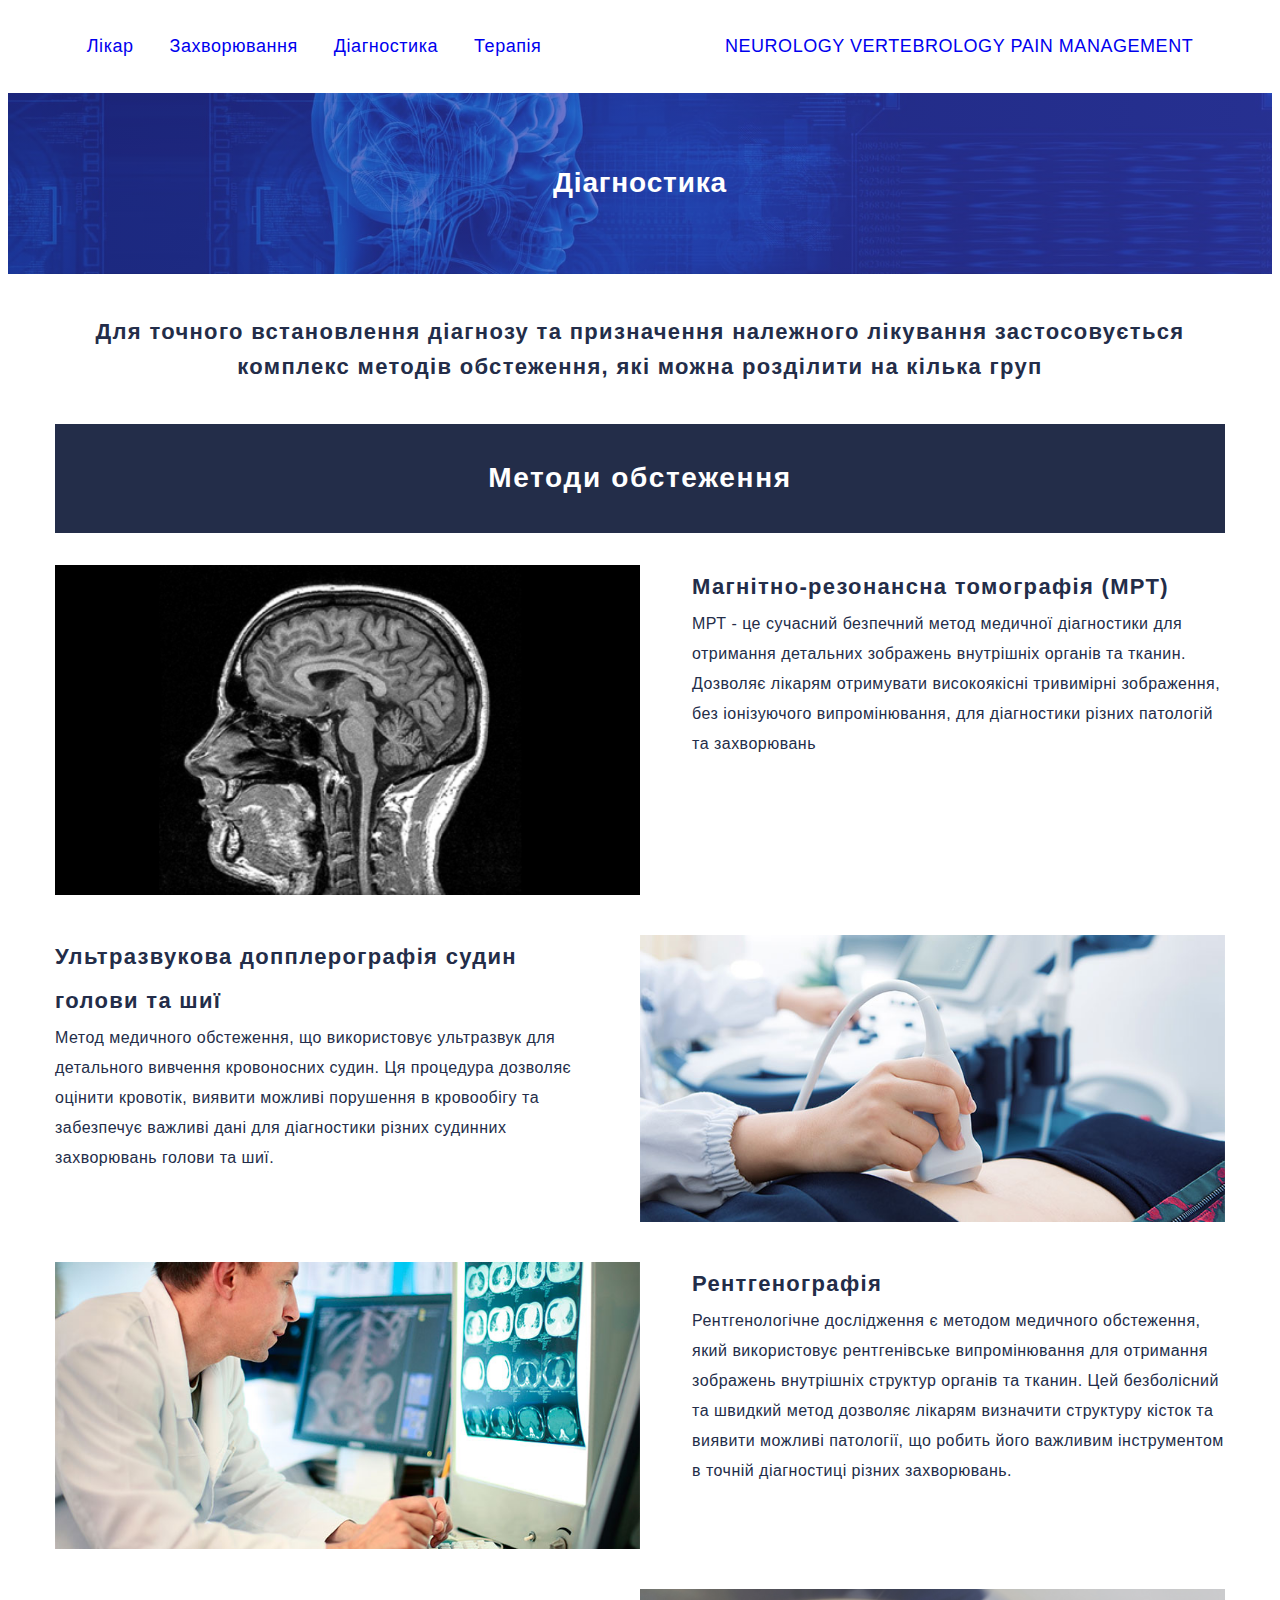
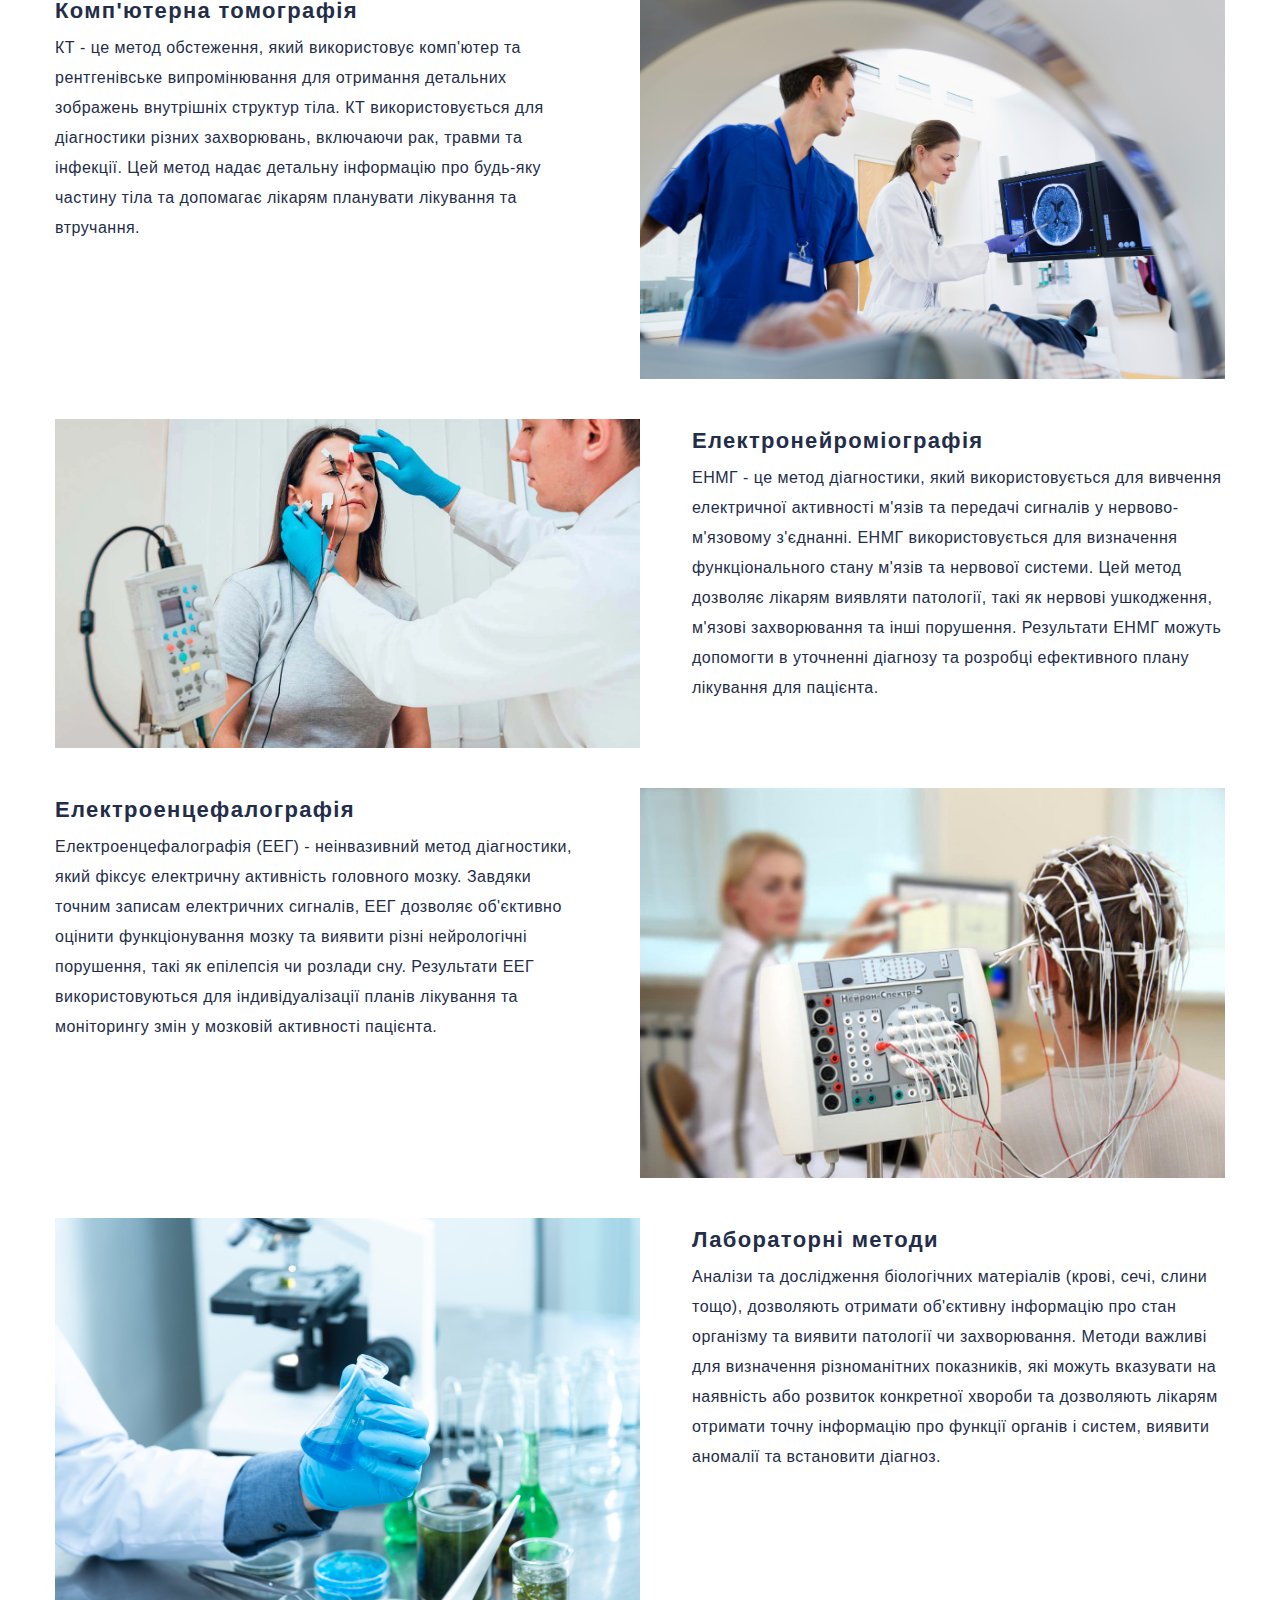
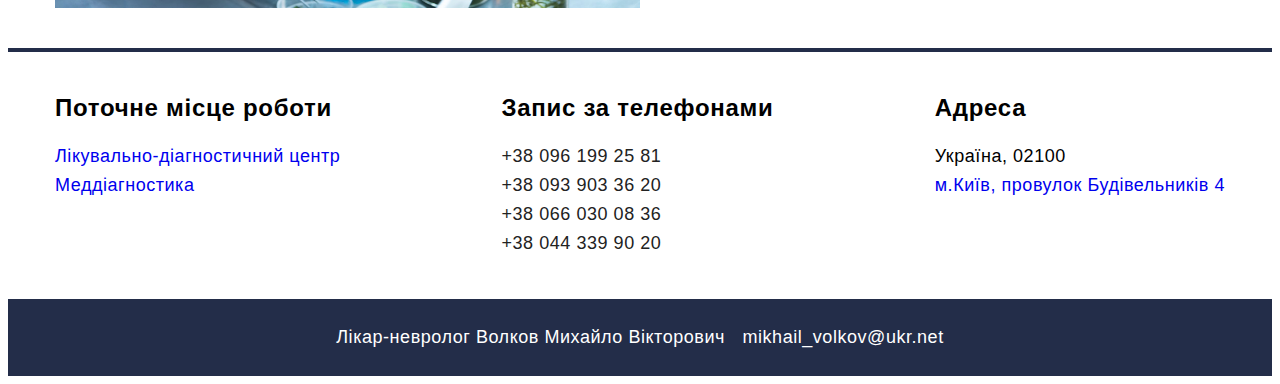
==== commit d2a934a9: "page treatments" ====
--- a/diagnostic.html
+++ b/diagnostic.html
@@ -26,7 +26,7 @@
             </li>
             <li>
               <a class="header-navigations_link" href="./treatments.html"
-                >Методи лікування</a
+                >Терапія</a
               >
             </li>
           </ul>
@@ -75,7 +75,7 @@
           <ul class="diagnostic_list">
             <li>
               <h4 class="diagnostic_methods_subtitle">
-                Ультразвукова допплерографія судин голови та шиї.
+                Ультразвукова допплерографія судин голови та шиї
               </h4>
               <p class="diagnostic_text">
                 Метод медичного обстеження, що використовує ультразвук для
@@ -122,203 +122,61 @@
               </p>
             </li>
             <li class="diagnostic_item">
-              <img src="./img/diagnostic/ultrasound.jpeg" alt="" />
-            </li>
-          </ul>
-
-          <!-- <ul class="diagnostic_list">
-            <li class="diagnostic_item">
-              <a class="diagnostic_link" href="#">
-                <div class="diagnostic_description_wrap">
-                  <img
-                    class="diagnostic_picture"
-                    src="./img/diagnostic/x-ray.jpeg"
-                    alt=""
-                    width="370"
-                  />
-                  <p class="diagnostic_description">
-                    МРТ - це сучасний безпечний метод медичної діагностикидля
-                    отримання детальних зображень внутрішніх органів та тканин.
-                    Дозволяє лікарям отримувати високоякісні тривимірні
-                    зображення, без іонізуючого випромінювання, для діагностики
-                    різних патологій та захворювань
-                  </p>
-                </div>
-                <div class="diagnostic_wrap">
-                  <h3 class="diagnostic_title">
-                    Магнітно-резонансна томографія (МРТ)
-                  </h3>
-                </div>
-              </a>
-            </li>
-            <li class="diagnostic_item">
-              <a class="diagnostic_link" href="#">
-                <div class="diagnostic_description_wrap">
-                  <img
-                    class="diagnostic_picture"
-                    src="./img/diagnostic/nevrol.jpg"
-                    alt=""
-                  />
-                  <p class="diagnostic_description">
-                    Метод медичного обстеження, що використовує ультразвук для
-                    детального вивчення кровоносних судин. Ця процедура дозволяє
-                    оцінити кровотік, виявити можливі порушення в кровообігу та
-                    забезпечує важливі дані для діагностики різних судинних
-                    захворювань голови та шиї.
-                  </p>
-                </div>
-                <div class="diagnostic_wrap">
-                  <h3 class="diagnostic_title">
-                    Ультразвукова допплерографія судин
-                  </h3>
-                </div>
-              </a>
-            </li>
-          </ul> -->
-          <!-- <li class="diagnostic_item">
-              <a class="diagnostic_link" href="#">
-                <div class="diagnostic_description_wrap">
-                  <img
-                    class="diagnostic_picture"
-                    src="./img/education.jpeg"
-                    alt=""
-                  />
-                  <p class="diagnostic_description">
-                    Метод обстеження, який використовує рентгенівське
-                    випромінювання для отримання зображень внутрішніх структур
-                    органів та тканин. Цей безболісний та швидкий метод дозволяє
-                    лікарям визначити структуру кісток, виявити можливі
-                    патології та допомагає в точній діагностиці різних
-                    захворювань.
-                  </p>
-                </div>
-                <div class="diagnostic_wrap">
-                  <h3 class="diagnostic_title">
-                    Рентгенографія структури органів
-                  </h3>
-                </div>
-              </a>
-            </li>
-            <li class="diagnostic_item">
-              <a class="diagnostic_link" href="#">
-                <div class="diagnostic_description_wrap">
-                  <img
-                    class="diagnostic_picture"
-                    src="./img/education.jpeg"
-                    alt=""
-                  />
-                  <p class="diagnostic_description">
-                    Метод обстеження, який використовує рентгенівське
-                    випромінювання для отримання зображень внутрішніх структур
-                    органів та тканин. Цей безболісний та швидкий метод дозволяє
-                    лікарям визначити структуру кісток, виявити можливі
-                    патології та допомагає в точній діагностиці різних
-                    захворювань.
-                  </p>
-                </div>
-                <div class="diagnostic_wrap">
-                  <h3 class="diagnostic_title">
-                    Рентгенографія структури органів
-                  </h3>
-                </div>
-              </a>
-            </li>
-            <li class="diagnostic_item">
-              <a class="diagnostic_link" href="#">
-                <div class="diagnostic_description_wrap">
-                  <img
-                    class="diagnostic_picture"
-                    src="./img/education.jpeg"
-                    alt=""
-                  />
-                  <p class="diagnostic_description">
-                    Метод обстеження, який використовує рентгенівське
-                    випромінювання для отримання зображень внутрішніх структур
-                    органів та тканин. Цей безболісний та швидкий метод дозволяє
-                    лікарям визначити структуру кісток, виявити можливі
-                    патології та допомагає в точній діагностиці різних
-                    захворювань.
-                  </p>
-                </div>
-                <div class="diagnostic_wrap">
-                  <h3 class="diagnostic_title">
-                    Рентгенографія структури органів
-                  </h3>
-                </div>
-              </a>
-            </li>
-            <li class="diagnostic_item">
-              <a class="diagnostic_link" href="#">
-                <div class="diagnostic_description_wrap">
-                  <img
-                    class="diagnostic_picture"
-                    src="./img/education.jpeg"
-                    alt=""
-                  />
-                  <p class="diagnostic_description">
-                    Метод обстеження, який використовує рентгенівське
-                    випромінювання для отримання зображень внутрішніх структур
-                    органів та тканин. Цей безболісний та швидкий метод дозволяє
-                    лікарям визначити структуру кісток, виявити можливі
-                    патології та допомагає в точній діагностиці різних
-                    захворювань.
-                  </p>
-                </div>
-                <div class="diagnostic_wrap">
-                  <h3 class="diagnostic_title">
-                    Рентгенографія структури органів
-                  </h3>
-                </div>
-              </a>
-            </li>
-            <li class="diagnostic_item">
-              <a class="diagnostic_link" href="#">
-                <div class="diagnostic_description_wrap">
-                  <img
-                    class="diagnostic_picture"
-                    src="./img/education.jpeg"
-                    alt=""
-                  />
-                  <p class="diagnostic_description">
-                    Метод обстеження, який використовує рентгенівське
-                    випромінювання для отримання зображень внутрішніх структур
-                    органів та тканин. Цей безболісний та швидкий метод дозволяє
-                    лікарям визначити структуру кісток, виявити можливі
-                    патології та допомагає в точній діагностиці різних
-                    захворювань.
-                  </p>
-                </div>
-                <div class="diagnostic_wrap">
-                  <h3 class="diagnostic_title">
-                    Рентгенографія структури органів
-                  </h3>
-                </div>
-              </a>
-            </li>
-            <li class="diagnostic_item">
-              <a class="diagnostic_link" href="#">
-                <div class="diagnostic_description_wrap">
-                  <img
-                    class="diagnostic_picture"
-                    src="./img/education.jpeg"
-                    alt=""
-                  />
-                  <p class="diagnostic_description">
-                    Метод обстеження, який використовує рентгенівське
-                    випромінювання для отримання зображень внутрішніх структур
-                    органів та тканин. Цей безболісний та швидкий метод дозволяє
-                    лікарям визначити структуру кісток, виявити можливі
-                    патології та допомагає в точній діагностиці різних
-                    захворювань.
-                  </p>
-                </div>
-                <div class="diagnostic_wrap">
-                  <h3 class="diagnostic_title">
-                    Рентгенографія структури органів
-                  </h3>
-                </div>
-              </a>
-            </li> -->
+              <img src="./img/diagnostic/kt.jpeg" alt="" />
+            </li>
+          </ul>
+          <ul class="diagnostic_list">
+            <li class="diagnostic_item">
+              <img src="./img/diagnostic/emmg.webp" alt="" />
+            </li>
+            <li>
+              <h4 class="diagnostic_methods_subtitle">Електронейроміографія</h4>
+              <p class="diagnostic_text">
+                ЕНМГ - це метод діагностики, який використовується для вивчення
+                електричної активності м'язів та передачі сигналів у
+                нервово-м'язовому з'єднанні. ЕНМГ використовується для
+                визначення функціонального стану м'язів та нервової системи. Цей
+                метод дозволяє лікарям виявляти патології, такі як нервові
+                ушкодження, м'язові захворювання та інші порушення. Результати
+                ЕНМГ можуть допомогти в уточненні діагнозу та розробці
+                ефективного плану лікування для пацієнта.
+              </p>
+            </li>
+          </ul>
+          <ul class="diagnostic_list">
+            <li>
+              <h4 class="diagnostic_methods_subtitle">Електроенцефалографія</h4>
+              <p class="diagnostic_text">
+                Електроенцефалографія (ЕЕГ) - неінвазивний метод діагностики,
+                який фіксує електричну активність головного мозку. Завдяки
+                точним записам електричних сигналів, ЕЕГ дозволяє об'єктивно
+                оцінити функціонування мозку та виявити різні нейрологічні
+                порушення, такі як епілепсія чи розлади сну. Результати ЕЕГ
+                використовуються для індивідуалізації планів лікування та
+                моніторингу змін у мозковій активності пацієнта.
+              </p>
+            </li>
+            <li class="diagnostic_item">
+              <img src="./img/diagnostic/eeg.jpeg" alt="" />
+            </li>
+          </ul>
+          <ul class="diagnostic_list">
+            <li class="diagnostic_item">
+              <img src="./img/diagnostic/laboratory_methods.jpeg" alt="" />
+            </li>
+            <li>
+              <h4 class="diagnostic_methods_subtitle">Лабораторні методи</h4>
+              <p class="diagnostic_text">
+                Аналізи та дослідження біологічних матеріалів (крові, сечі,
+                слини тощо), дозволяють отримати об'єктивну інформацію про стан
+                організму та виявити патології чи захворювання. Методи важливі
+                для визначення різноманітних показників, які можуть вказувати на
+                наявність або розвиток конкретної хвороби та дозволяють лікарям
+                отримати точну інформацію про функції органів і систем, виявити
+                аномалії та встановити діагноз.
+              </p>
+            </li>
+          </ul>
         </div>
       </section>
     </main>
--- a/css/main.min.css
+++ b/css/main.min.css
@@ -1 +1 @@
-*,::after,::before{-webkit-box-sizing:border-box;box-sizing:border-box}:root{--title-color: #214CCF;--background-white: #FFFFFF;--text-color: #222222;--add-text-color: #212121;--accent-dark-color: #232D49;--title-pages: #232d49}body{background-color:var(--background-white);font-family:"Montserrat",sans-serif;font-family:"Raleway",sans-serif;font-family:"Roboto",sans-serif}h1,h2,h3,h4,h5,h6,p{margin:0}ul{margin:0;padding-left:0}li{list-style:none;padding-left:0}img{display:block;width:100%;height:auto}a{text-decoration:none}a:visited{color:var(--text-color)}button{cursor:pointer}.container{width:100%;margin:0 auto;padding-left:15px;padding-right:15px;outline:none}@media screen and (min-width: 480px){.container{max-width:480px}}@media screen and (min-width: 1200px){.container{max-width:1200px}}.visually-hidden{position:absolute;width:1px;height:1px;margin:-1px;border:0;padding:0;white-space:nowrap;-webkit-clip-path:inset(100%);clip-path:inset(100%);clip:rect(0 0 0 0);overflow:hidden}@media screen and (min-width: 1200px){.header_container{display:-webkit-box;display:-ms-flexbox;display:flex;-webkit-box-pack:justify;-ms-flex-pack:justify;justify-content:space-between;-webkit-box-align:center;-ms-flex-align:center;align-items:center}}@media screen and (min-width: 1200px){.neurovolkov_logo{width:280px;margin-top:16px;margin-bottom:48px}}.header_wrap{display:-webkit-box;display:-ms-flexbox;display:flex;-webkit-box-orient:vertical;-webkit-box-direction:normal;-ms-flex-direction:column;flex-direction:column}.header_navigation{-webkit-box-ordinal-group:3;-ms-flex-order:2;order:2}.nav_list{display:-webkit-box;display:-ms-flexbox;display:flex;-webkit-box-orient:vertical;-webkit-box-direction:normal;-ms-flex-direction:column;flex-direction:column;gap:12px}@media screen and (min-width: 1200px){.nav_list{-webkit-box-orient:horizontal;-webkit-box-direction:normal;-ms-flex-direction:row;flex-direction:row;gap:38px;margin-bottom:28px}}@media screen and (max-width: 480px){.nav_item{border:1px solid var(--accent-dark-color);padding:8px 0;text-align:center;border-radius:12px;background:var(--title-color)}}.neuro_list{-webkit-box-ordinal-group:2;-ms-flex-order:1;order:1;display:-webkit-box;display:-ms-flexbox;display:flex;gap:39px;margin:22px 0}@media screen and (min-width: 1200px){.neuro_list{display:-webkit-box;display:-ms-flexbox;display:flex;gap:18px}}@media screen and (max-width: 480px){.neuro_link{font-weight:600;font-size:14px;line-height:1.14;letter-spacing:.02em;text-transform:uppercase;color:var(--title-color) !important}}@media screen and (min-width: 1200px){.neuro_link{font-weight:600;font-size:24px;line-height:1.14}}@media screen and (min-width: 480px){.nav_link{font-weight:600;font-size:18px;line-height:1.14;letter-spacing:.02em;color:#fff}}.nav_link:hover{color:var(--title-color)}@media screen and (max-width: 480px){.nav_link:hover{color:#fff}}.header_navigatons{display:-webkit-box;display:-ms-flexbox;display:flex;-ms-flex-pack:distribute;justify-content:space-around;margin:32px 0}.header-navigations_list{display:-webkit-box;display:-ms-flexbox;display:flex;gap:36px}.header-navigations_link{font-weight:500;font-size:18px;line-height:1.6;letter-spacing:.03em}.header_line{border-bottom:2px solid var(--accent-dark-color)}.header-navigations_link_neurology{display:block;margin-left:120px;font-weight:500;font-size:18px;line-height:1.6;letter-spacing:.03em;text-transform:uppercase}.header-navigations_link_neurology:hover{color:var(--title-color)}.title_volkov{text-align:center;font-weight:700;font-size:28px;line-height:1.6;letter-spacing:.03em;margin:48px 0}.footer_accent{border-top:4px solid var(--accent-dark-color)}.footer_list{display:-webkit-box;display:-ms-flexbox;display:flex;-webkit-box-orient:vertical;-webkit-box-direction:normal;-ms-flex-direction:column;flex-direction:column;gap:32px;margin:32px 0}@media screen and (min-width: 1200px){.footer_list{-webkit-box-orient:horizontal;-webkit-box-direction:normal;-ms-flex-direction:row;flex-direction:row;-webkit-box-pack:justify;-ms-flex-pack:justify;justify-content:space-between;margin:42px 0}}.footer_work_title{font-weight:700;font-size:24px;line-height:1.17;letter-spacing:.03em;margin-bottom:20px}@media screen and (max-width: 480px){.footer_work_title{margin-bottom:8px}}a.footer_tel:link{color:var(--text-color)}.footer_work_description{font-weight:500;font-size:18px;line-height:1.6;letter-spacing:.03em}.footer_work_description:hover,.footer_work_description:focus{color:var(--title-color)}.footer_tel{font-weight:500;font-size:18px;line-height:1.6;letter-spacing:.03em}.footer_tel:hover,.footer_tel:focus{color:var(--title-color) !important}.footer_adress{font-weight:500;font-size:18px;line-height:1.6;letter-spacing:.03em}.footer_adress_accent:hover{color:var(--title-color)}.footer_doctor{text-align:center;background-color:var(--accent-dark-color);color:#fff;font-weight:500;font-size:18px;line-height:1.6;letter-spacing:.03em;padding:24px 0}.footer_doctor_mail{display:inline-block;margin-left:12px;color:#fff;font-weight:500;font-size:18px;line-height:1.6;letter-spacing:.03em}a.footer_doctor_mail:link{color:#fff}.footer_doctor_mail:hover{font-weight:700}.hero_wrap{position:relative}.hero{margin-bottom:52px}@media screen and (min-width: 1200px){.hero{margin:0 auto;max-width:1600px;color:#fff;background-color:#2f303a;background-image:-webkit-gradient(linear, left top, right top, from(rgba(38, 49, 165, 0.7)), to(rgba(54, 66, 201, 0.7))),url(../img/x-imagebanner.jpg);background-image:linear-gradient(to right, rgba(38, 49, 165, 0.7), rgba(54, 66, 201, 0.7)),url(../img/x-imagebanner.jpg);background-repeat:no-repeat;background-position:center;background-size:cover;padding-top:20px;padding-bottom:20px}}.doctor_img{top:40px;right:14px;z-index:1;width:100%}@media screen and (min-width: 1200px){.doctor_img{position:absolute;top:43px;right:2px;width:370px}}@media screen and (max-width: 480px){.hero_volkov{position:absolute;top:608px;width:100%;padding:16px 0;text-align:center;background-color:#e4e9ed;color:#fff}}@media screen and (min-width: 1200px){.hero_volkov{font-weight:600;font-size:36px;line-height:1.6;letter-spacing:.03em;padding:80px 0 24px 48px;color:#fff}}.hero_title{display:none}@media screen and (min-width: 1200px){.hero_title{display:inline-block;font-weight:600;font-size:18px;line-height:1.6;letter-spacing:.03em;padding:0 0 80px 48px}}@media screen and (max-width: 480px){.doctor_category{margin:36px 0;display:-webkit-box;display:-ms-flexbox;display:flex;-webkit-box-orient:vertical;-webkit-box-direction:normal;-ms-flex-direction:column;flex-direction:column;gap:8px}}@media screen and (min-width: 1200px){.doctor_category{margin:75px 0}}.shape_background{background:#f0f0f0;border-radius:15px}@media screen and (min-width: 1200px){.shape_background{display:inline-block}}.wrap_category{display:-webkit-box;display:-ms-flexbox;display:flex;-webkit-box-align:center;-ms-flex-align:center;align-items:center;padding:32px 12px}.category_icon{display:none}@media screen and (min-width: 1200px){.category_icon{display:block;margin-right:12px}}.category_subtitle{margin:0 auto;text-align:center;font-weight:600;font-size:22px;line-height:1.4;letter-spacing:.03em;color:var(--text-color)}@media screen and (min-width: 1200px){.category_subtitle{text-align:left;font-size:16px;font-weight:400}}@media screen and (min-width: 1200px){.line{border:1px solid var(--accent-dark-color)}}.doctor_list{display:-webkit-box;display:-ms-flexbox;display:flex;-webkit-box-orient:vertical;-webkit-box-direction:normal;-ms-flex-direction:column;flex-direction:column;margin-bottom:62px}@media screen and (min-width: 1200px){.doctor_list{-ms-flex-pack:distribute;justify-content:space-around;-webkit-box-orient:horizontal;-webkit-box-direction:normal;-ms-flex-direction:row;flex-direction:row;margin:92px 0}}.doctor_item{margin-bottom:18px;display:-webkit-box;display:-ms-flexbox;display:flex;-webkit-box-align:first baseline;-ms-flex-align:first baseline;align-items:first baseline}@media screen and (min-width: 1200px){.doctor_item{-webkit-box-align:center;-ms-flex-align:center;align-items:center;margin:0}}.doctor_list_icon{margin-right:8px}.doctor_description{font-weight:400;font-size:18px;line-height:2;letter-spacing:.03em;color:var(--text-color)}.doctor_button_wrap{text-align:center}.doctor_button{display:inline-block;padding:20px 120px;margin:0 0 92px;text-decoration:none;color:#fff !important;background-color:var(--title-color);border:none;border-radius:5px;cursor:pointer;font-size:20px;font-weight:400;letter-spacing:.08em;text-transform:uppercase;-webkit-transition:color 350ms var(--cubic),background-color 350ms cubic-bezier(0.4, 0, 0.2, 1);transition:color 350ms var(--cubic),background-color 350ms cubic-bezier(0.4, 0, 0.2, 1)}.doctor_button:hover,.doctor_link:focus{-webkit-box-shadow:4px 4px 24px 0px #214ccf;box-shadow:4px 4px 24px 0px #214ccf}.doctor_button:active{-webkit-transform:translateY(2px);transform:translateY(2px)}.education{padding:28px 22px;border-radius:20px;border-top:2px solid #000;border-bottom:2px solid #000}.doctor_title{text-align:center;font-weight:700;font-size:32px;line-height:1.6;letter-spacing:.03em;color:var(--title-pages);margin:32px 0 40px 0}.medical_education{text-align:center;font-weight:400;font-size:22px;line-height:1.6;letter-spacing:.03em;color:var(--title-pages);margin-bottom:26px}.education_item{margin-bottom:12px}.education_wrap,.professional_wrap{display:-webkit-box;display:-ms-flexbox;display:flex;-webkit-box-orient:horizontal;-webkit-box-direction:normal;-ms-flex-direction:row;flex-direction:row;-webkit-box-align:center;-ms-flex-align:center;align-items:center}.education_icon{margin-right:12px;fill:#214ccf}.education_subtitle{font-weight:700;font-size:20px;line-height:2;letter-spacing:.06em;color:var(--title-pages)}.education_subtitle_years{font-weight:500;font-size:14px;line-height:2;letter-spacing:.06em;color:var(--title-pages)}.education_description{font-weight:400;font-size:16px;line-height:1.6;letter-spacing:.03em;color:var(--title-pages)}.professional{padding:28px 22px;border-radius:20px;border-top:2px solid #000;border-bottom:2px solid #000}.doctor_quality_description{text-indent:2em;font-weight:400;font-size:16px;line-height:1.88;letter-spacing:.03em;color:var(--title-pages);margin-bottom:42px}.professional_icon{margin-right:12px;fill:#205835}.professional_subtitle{font-weight:700;font-size:22px;line-height:2;letter-spacing:.06em;color:var(--title-pages)}.professional_subtitle_years{font-weight:500;font-size:14px;line-height:2;letter-spacing:.06em;color:var(--title-pages)}.professional_description{font-weight:400;font-size:16px;line-height:1.6;letter-spacing:.03em;color:var(--title-pages)}.deseases{max-width:1600px;background-color:var(--hero-footer-background);background-image:-webkit-gradient(linear, left top, left bottom, from(rgba(169, 170, 183, 0.7)), to(rgba(170, 171, 185, 0.7))),url(../img/bg/bg2.jpeg);background-image:linear-gradient(rgba(169, 170, 183, 0.7), rgba(170, 171, 185, 0.7)),url(../img/bg/bg2.jpeg);background-repeat:no-repeat;background-position:center;background-size:cover;margin:40px auto;padding:40px 0}.deseases_title{color:var(--text-color);font-weight:700;font-size:30px;line-height:1.14;letter-spacing:.02em;text-decoration:underline;margin-bottom:32px}.deseases_item{display:-webkit-box;display:-ms-flexbox;display:flex;-webkit-box-orient:vertical;-webkit-box-direction:normal;-ms-flex-direction:column;flex-direction:column;-webkit-box-align:center;-ms-flex-align:center;align-items:center}.deseases_subtitle{color:var(--text-color);font-weight:700;font-size:16px;line-height:1.14;letter-spacing:.02em;text-transform:uppercase;margin-bottom:18px}.deseases_img{width:280px;margin-bottom:14px}.deseases_img_size{width:220px;margin-bottom:14px}.deseases_description{text-align:center;color:var(--text-color);font-weight:500;font-size:16px;line-height:1.14;letter-spacing:.02em;margin-bottom:24px}.diagnostic_subtitle{text-align:center;font-weight:700;font-size:22px;line-height:1.6;letter-spacing:.06em;color:var(--title-pages);margin-bottom:4px;margin:40px 0 40px}.exam_methods{text-align:center;font-weight:700;font-size:28px;line-height:1.6;letter-spacing:.06em;color:var(--title-pages);padding:16px 0 32px 0}.diagnostic_list{display:-webkit-box;display:-ms-flexbox;display:flex;-webkit-box-pack:justify;-ms-flex-pack:justify;justify-content:space-between;padding:20px;gap:52px;margin-bottom:40px}.diagnostic_item{-webkit-box-flex:0;-ms-flex:0 0 auto;flex:0 0 auto;width:50%}.diagnostic_picture{width:100%;height:auto}.diagnostic_methods_subtitle{font-weight:700;font-size:22px;line-height:2;letter-spacing:.06em;color:var(--title-pages)}.diagnostic_text{font-weight:400;font-size:16px;line-height:1.88;letter-spacing:.03em;color:var(--title-pages)}/*# sourceMappingURL=main.min.css.map */+*,::after,::before{-webkit-box-sizing:border-box;box-sizing:border-box}:root{--title-color: #214CCF;--background-white: #FFFFFF;--text-color: #222222;--add-text-color: #212121;--accent-dark-color: #232D49;--title-pages: #232d49}body{background-color:var(--background-white);font-family:"Montserrat",sans-serif;font-family:"Raleway",sans-serif;font-family:"Roboto",sans-serif}h1,h2,h3,h4,h5,h6,p{margin:0}ul{margin:0;padding-left:0}li{list-style:none;padding-left:0}img{display:block;width:100%;height:auto}a{text-decoration:none}a:visited{color:var(--text-color)}button{cursor:pointer}.container{width:100%;margin:0 auto;padding-left:15px;padding-right:15px;outline:none}@media screen and (min-width: 480px){.container{max-width:480px}}@media screen and (min-width: 1200px){.container{max-width:1200px}}.visually-hidden{position:absolute;width:1px;height:1px;margin:-1px;border:0;padding:0;white-space:nowrap;-webkit-clip-path:inset(100%);clip-path:inset(100%);clip:rect(0 0 0 0);overflow:hidden}@media screen and (min-width: 1200px){.header_container{display:-webkit-box;display:-ms-flexbox;display:flex;-webkit-box-pack:justify;-ms-flex-pack:justify;justify-content:space-between;-webkit-box-align:center;-ms-flex-align:center;align-items:center}}@media screen and (min-width: 1200px){.neurovolkov_logo{width:280px;margin-top:16px;margin-bottom:48px}}.header_wrap{display:-webkit-box;display:-ms-flexbox;display:flex;-webkit-box-orient:vertical;-webkit-box-direction:normal;-ms-flex-direction:column;flex-direction:column}.header_navigation{-webkit-box-ordinal-group:3;-ms-flex-order:2;order:2}.nav_list{display:-webkit-box;display:-ms-flexbox;display:flex;-webkit-box-orient:vertical;-webkit-box-direction:normal;-ms-flex-direction:column;flex-direction:column;gap:12px}@media screen and (min-width: 1200px){.nav_list{-webkit-box-orient:horizontal;-webkit-box-direction:normal;-ms-flex-direction:row;flex-direction:row;gap:38px;margin-bottom:28px}}@media screen and (max-width: 480px){.nav_item{border:1px solid var(--accent-dark-color);padding:8px 0;text-align:center;border-radius:12px;background:var(--title-color)}}.neuro_list{-webkit-box-ordinal-group:2;-ms-flex-order:1;order:1;display:-webkit-box;display:-ms-flexbox;display:flex;gap:39px;margin:22px 0}@media screen and (min-width: 1200px){.neuro_list{display:-webkit-box;display:-ms-flexbox;display:flex;gap:18px}}@media screen and (max-width: 480px){.neuro_link{font-weight:600;font-size:14px;line-height:1.14;letter-spacing:.02em;text-transform:uppercase;color:var(--title-color) !important}}@media screen and (min-width: 1200px){.neuro_link{font-weight:600;font-size:24px;line-height:1.14}}@media screen and (min-width: 480px){.nav_link{font-weight:600;font-size:18px;line-height:1.14;letter-spacing:.02em;color:#fff}}.nav_link:hover{color:var(--title-color)}@media screen and (max-width: 480px){.nav_link:hover{color:#fff}}.header_navigatons{display:-webkit-box;display:-ms-flexbox;display:flex;-ms-flex-pack:distribute;justify-content:space-around;margin:32px 0}.header-navigations_list{display:-webkit-box;display:-ms-flexbox;display:flex;gap:36px}.header-navigations_link{font-weight:500;font-size:18px;line-height:1.6;letter-spacing:.03em}.header_line{border-bottom:2px solid var(--accent-dark-color)}.header-navigations_link_neurology{display:block;margin-left:120px;font-weight:500;font-size:18px;line-height:1.6;letter-spacing:.03em;text-transform:uppercase}.header-navigations_link_neurology:hover{color:var(--title-color)}.title_volkov{text-align:center;font-weight:700;font-size:28px;line-height:1.6;letter-spacing:.03em;margin:48px 0}.footer_accent{border-top:4px solid var(--accent-dark-color)}.footer_list{display:-webkit-box;display:-ms-flexbox;display:flex;-webkit-box-orient:vertical;-webkit-box-direction:normal;-ms-flex-direction:column;flex-direction:column;gap:32px;margin:32px 0}@media screen and (min-width: 1200px){.footer_list{-webkit-box-orient:horizontal;-webkit-box-direction:normal;-ms-flex-direction:row;flex-direction:row;-webkit-box-pack:justify;-ms-flex-pack:justify;justify-content:space-between;margin:42px 0}}.footer_work_title{font-weight:700;font-size:24px;line-height:1.17;letter-spacing:.03em;margin-bottom:20px}@media screen and (max-width: 480px){.footer_work_title{margin-bottom:8px}}a.footer_tel:link{color:var(--text-color)}.footer_work_description{font-weight:500;font-size:18px;line-height:1.6;letter-spacing:.03em}.footer_work_description:hover,.footer_work_description:focus{color:var(--title-color)}.footer_tel{font-weight:500;font-size:18px;line-height:1.6;letter-spacing:.03em}.footer_tel:hover,.footer_tel:focus{color:var(--title-color) !important}.footer_adress{font-weight:500;font-size:18px;line-height:1.6;letter-spacing:.03em}.footer_adress_accent:hover{color:var(--title-color)}.footer_doctor{text-align:center;background-color:var(--accent-dark-color);color:#fff;font-weight:500;font-size:18px;line-height:1.6;letter-spacing:.03em;padding:24px 0}.footer_doctor_mail{display:inline-block;margin-left:12px;color:#fff;font-weight:500;font-size:18px;line-height:1.6;letter-spacing:.03em}a.footer_doctor_mail:link{color:#fff}.footer_doctor_mail:hover{font-weight:700}.hero_wrap{position:relative}.hero{margin-bottom:52px}@media screen and (min-width: 1200px){.hero{margin:0 auto;max-width:1600px;color:#fff;background-color:#2f303a;background-image:-webkit-gradient(linear, left top, right top, from(rgba(38, 49, 165, 0.7)), to(rgba(54, 66, 201, 0.7))),url(../img/x-imagebanner.jpg);background-image:linear-gradient(to right, rgba(38, 49, 165, 0.7), rgba(54, 66, 201, 0.7)),url(../img/x-imagebanner.jpg);background-repeat:no-repeat;background-position:center;background-size:cover;padding-top:20px;padding-bottom:20px}}.doctor_img{top:40px;right:14px;z-index:1;width:100%}@media screen and (min-width: 1200px){.doctor_img{position:absolute;top:43px;right:2px;width:370px}}@media screen and (max-width: 480px){.hero_volkov{position:absolute;top:608px;width:100%;padding:16px 0;text-align:center;background-color:#e4e9ed;color:#fff}}@media screen and (min-width: 1200px){.hero_volkov{font-weight:600;font-size:36px;line-height:1.6;letter-spacing:.03em;padding:80px 0 24px 48px;color:#fff}}.hero_title{display:none}@media screen and (min-width: 1200px){.hero_title{display:inline-block;font-weight:600;font-size:18px;line-height:1.6;letter-spacing:.03em;padding:0 0 80px 48px}}@media screen and (max-width: 480px){.doctor_category{margin:36px 0;display:-webkit-box;display:-ms-flexbox;display:flex;-webkit-box-orient:vertical;-webkit-box-direction:normal;-ms-flex-direction:column;flex-direction:column;gap:8px}}@media screen and (min-width: 1200px){.doctor_category{margin:75px 0}}.shape_background{background:#f0f0f0;border-radius:15px}@media screen and (min-width: 1200px){.shape_background{display:inline-block}}.wrap_category{display:-webkit-box;display:-ms-flexbox;display:flex;-webkit-box-align:center;-ms-flex-align:center;align-items:center;padding:32px 12px}.category_icon{display:none}@media screen and (min-width: 1200px){.category_icon{display:block;margin-right:12px}}.category_subtitle{margin:0 auto;text-align:center;font-weight:600;font-size:22px;line-height:1.4;letter-spacing:.03em;color:var(--text-color)}@media screen and (min-width: 1200px){.category_subtitle{text-align:left;font-size:16px;font-weight:400}}@media screen and (min-width: 1200px){.line{border:1px solid var(--accent-dark-color)}}.doctor_list{display:-webkit-box;display:-ms-flexbox;display:flex;-webkit-box-orient:vertical;-webkit-box-direction:normal;-ms-flex-direction:column;flex-direction:column;margin-bottom:62px}@media screen and (min-width: 1200px){.doctor_list{-ms-flex-pack:distribute;justify-content:space-around;-webkit-box-orient:horizontal;-webkit-box-direction:normal;-ms-flex-direction:row;flex-direction:row;margin:92px 0}}.doctor_item{margin-bottom:18px;display:-webkit-box;display:-ms-flexbox;display:flex;-webkit-box-align:first baseline;-ms-flex-align:first baseline;align-items:first baseline}@media screen and (min-width: 1200px){.doctor_item{-webkit-box-align:center;-ms-flex-align:center;align-items:center;margin:0}}.doctor_list_icon{margin-right:8px}.doctor_description{font-weight:400;font-size:18px;line-height:2;letter-spacing:.03em;color:var(--text-color)}.doctor_button_wrap{text-align:center}.doctor_button{display:inline-block;padding:20px 120px;margin:0 0 92px;text-decoration:none;color:#fff !important;background-color:var(--title-color);border:none;border-radius:5px;cursor:pointer;font-size:20px;font-weight:400;letter-spacing:.08em;text-transform:uppercase;-webkit-transition:color 350ms var(--cubic),background-color 350ms cubic-bezier(0.4, 0, 0.2, 1);transition:color 350ms var(--cubic),background-color 350ms cubic-bezier(0.4, 0, 0.2, 1)}.doctor_button:hover,.doctor_link:focus{-webkit-box-shadow:4px 4px 24px 0px #214ccf;box-shadow:4px 4px 24px 0px #214ccf}.doctor_button:active{-webkit-transform:translateY(2px);transform:translateY(2px)}.education{padding:28px 22px;border-radius:20px;border-top:2px solid #000;border-bottom:2px solid #000}.doctor_title{text-align:center;font-weight:700;font-size:32px;line-height:1.6;letter-spacing:.03em;color:var(--title-pages);margin:32px 0 40px 0}.medical_education{text-align:center;font-weight:400;font-size:22px;line-height:1.6;letter-spacing:.03em;color:var(--title-pages);margin-bottom:26px}.education_item{margin-bottom:12px}.education_wrap,.professional_wrap{display:-webkit-box;display:-ms-flexbox;display:flex;-webkit-box-orient:horizontal;-webkit-box-direction:normal;-ms-flex-direction:row;flex-direction:row;-webkit-box-align:center;-ms-flex-align:center;align-items:center}.education_icon{margin-right:12px;fill:#214ccf}.education_subtitle{font-weight:700;font-size:20px;line-height:2;letter-spacing:.06em;color:var(--title-pages)}.education_subtitle_years{font-weight:500;font-size:14px;line-height:2;letter-spacing:.06em;color:var(--title-pages)}.education_description{font-weight:400;font-size:16px;line-height:1.6;letter-spacing:.03em;color:var(--title-pages)}.professional{padding:28px 22px;border-radius:20px;border-top:2px solid #000;border-bottom:2px solid #000}.doctor_quality_description{text-indent:2em;font-weight:400;font-size:16px;line-height:1.88;letter-spacing:.03em;color:var(--title-pages);margin-bottom:42px}.professional_icon{margin-right:12px;fill:#205835}.professional_subtitle{font-weight:700;font-size:22px;line-height:2;letter-spacing:.06em;color:var(--title-pages)}.professional_subtitle_years{font-weight:500;font-size:14px;line-height:2;letter-spacing:.06em;color:var(--title-pages)}.professional_description{font-weight:400;font-size:16px;line-height:1.6;letter-spacing:.03em;color:var(--title-pages)}.deseases{max-width:1600px;background-color:var(--hero-footer-background);background-image:-webkit-gradient(linear, left top, left bottom, from(rgba(169, 170, 183, 0.7)), to(rgba(170, 171, 185, 0.7))),url(../img/bg/bg2.jpeg);background-image:linear-gradient(rgba(169, 170, 183, 0.7), rgba(170, 171, 185, 0.7)),url(../img/bg/bg2.jpeg);background-repeat:no-repeat;background-position:center;background-size:cover;margin:40px auto;padding:40px 0}.deseases_title{color:var(--text-color);font-weight:700;font-size:30px;line-height:1.14;letter-spacing:.02em;text-decoration:underline;margin-bottom:32px}.deseases_item{display:-webkit-box;display:-ms-flexbox;display:flex;-webkit-box-orient:vertical;-webkit-box-direction:normal;-ms-flex-direction:column;flex-direction:column;-webkit-box-align:center;-ms-flex-align:center;align-items:center}.deseases_subtitle{color:var(--text-color);font-weight:700;font-size:16px;line-height:1.14;letter-spacing:.02em;text-transform:uppercase;margin-bottom:18px}.deseases_img{width:280px;margin-bottom:14px}.deseases_img_size{width:220px;margin-bottom:14px}.deseases_description{text-align:center;color:var(--text-color);font-weight:500;font-size:16px;line-height:1.14;letter-spacing:.02em;margin-bottom:24px}.diagnostic_subtitle{text-align:center;font-weight:700;font-size:22px;line-height:1.6;letter-spacing:.06em;color:var(--title-pages);margin-bottom:4px;margin:40px 0 40px}.exam_methods{text-align:center;font-weight:700;font-size:28px;line-height:1.6;letter-spacing:.06em;color:var(--background-white);background-color:#232d49;padding:32px 0;margin-bottom:32px}.diagnostic_list{display:-webkit-box;display:-ms-flexbox;display:flex;-webkit-box-pack:justify;-ms-flex-pack:justify;justify-content:space-between;gap:52px;margin-bottom:40px}.diagnostic_item{-webkit-box-flex:0;-ms-flex:0 0 auto;flex:0 0 auto;width:50%}.diagnostic_picture{width:100%}.diagnostic_methods_subtitle{font-weight:700;font-size:22px;line-height:2;letter-spacing:.06em;color:var(--title-pages)}.diagnostic_text{font-weight:400;font-size:16px;line-height:1.88;letter-spacing:.03em;color:var(--title-pages)}.treatments_subtitle{text-align:center;font-weight:700;font-size:22px;line-height:1.6;letter-spacing:.06em;color:var(--title-pages);margin-bottom:4px;margin:60px 0 60px}.treatments_list{display:-webkit-box;display:-ms-flexbox;display:flex;-webkit-box-pack:justify;-ms-flex-pack:justify;justify-content:space-between;gap:52px;margin-bottom:52px}.treatments_item{-webkit-box-flex:1;-ms-flex:1;flex:1}.treatments_text{font-weight:700;font-size:20px;line-height:1.6;letter-spacing:.06em;color:var(--title-pages);margin-bottom:18px}.treatments_description{font-weight:500;font-size:18px;line-height:1.8;letter-spacing:.06em;color:var(--title-pages)}.treatments_icon{fill:var(--title-pages)}.text_accent{color:var(--title-pages);font-style:italic;font-size:16px;text-decoration:underline}/*# sourceMappingURL=main.min.css.map */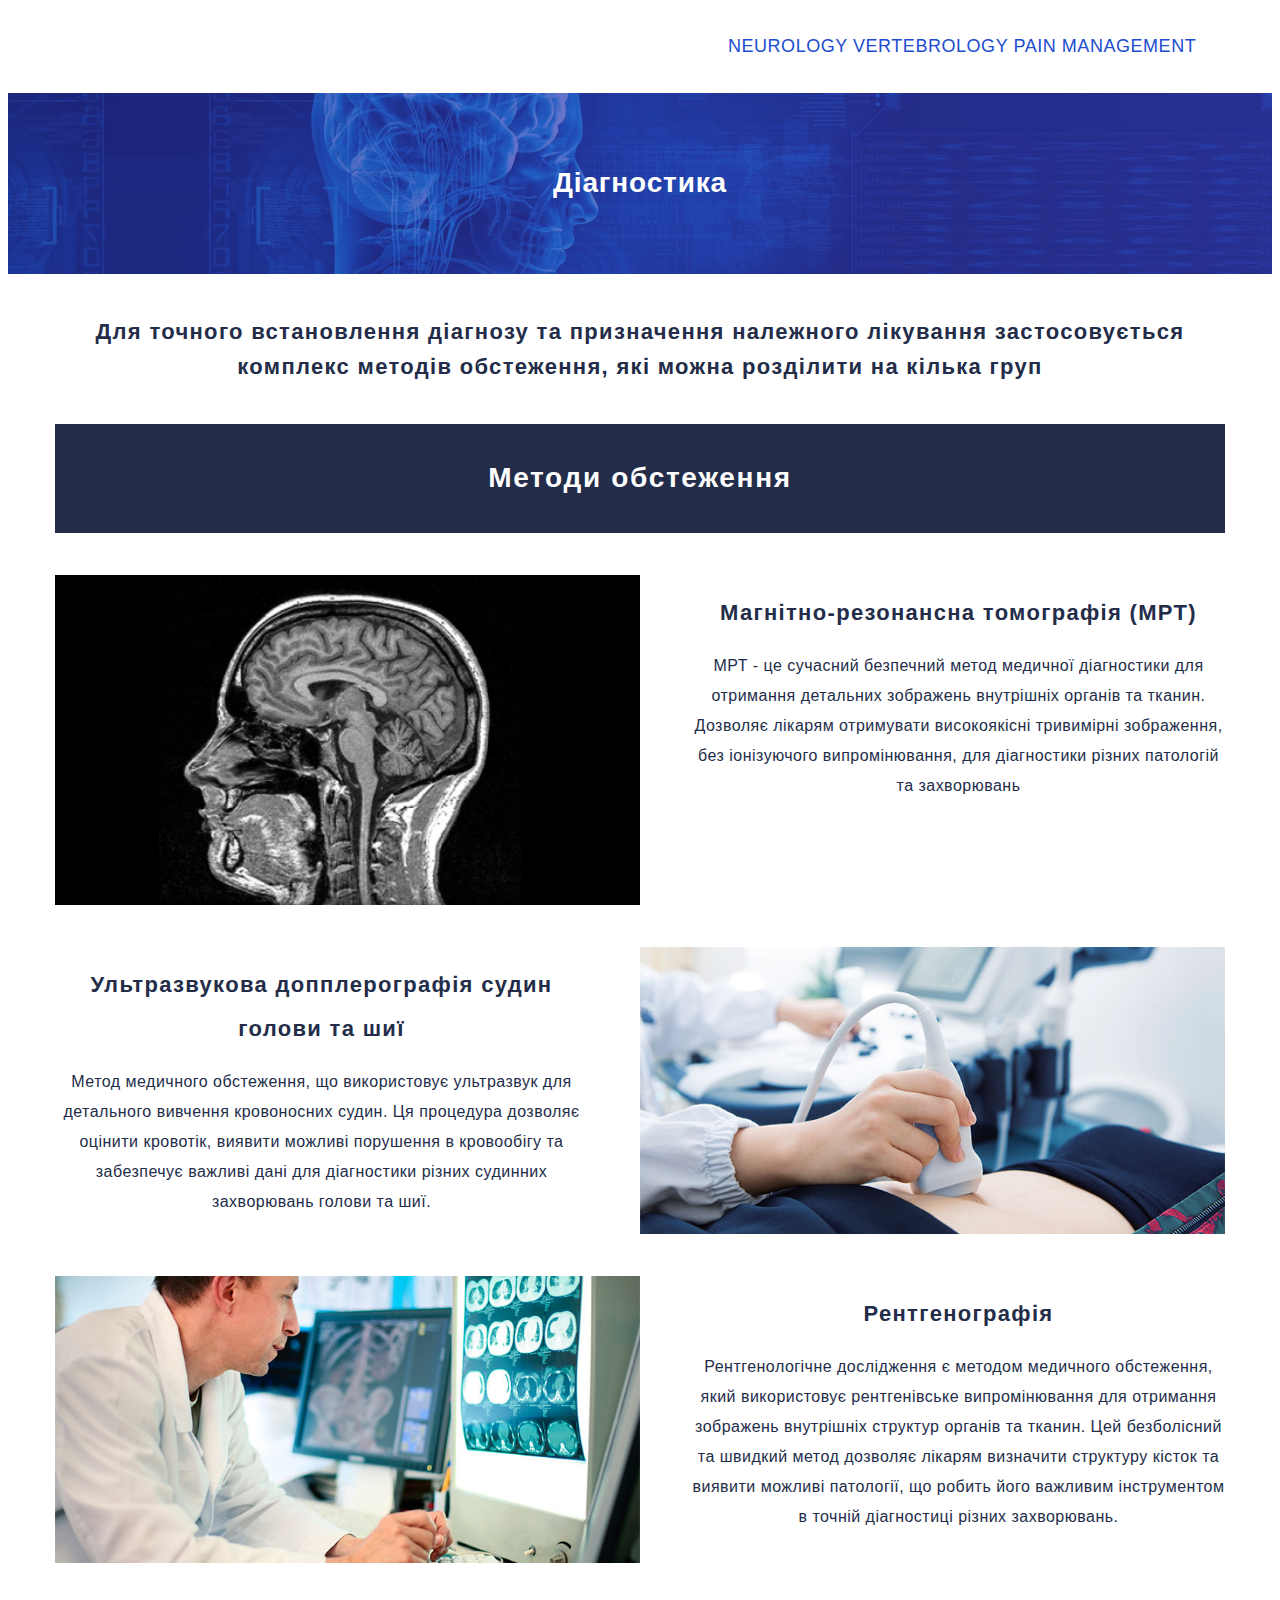
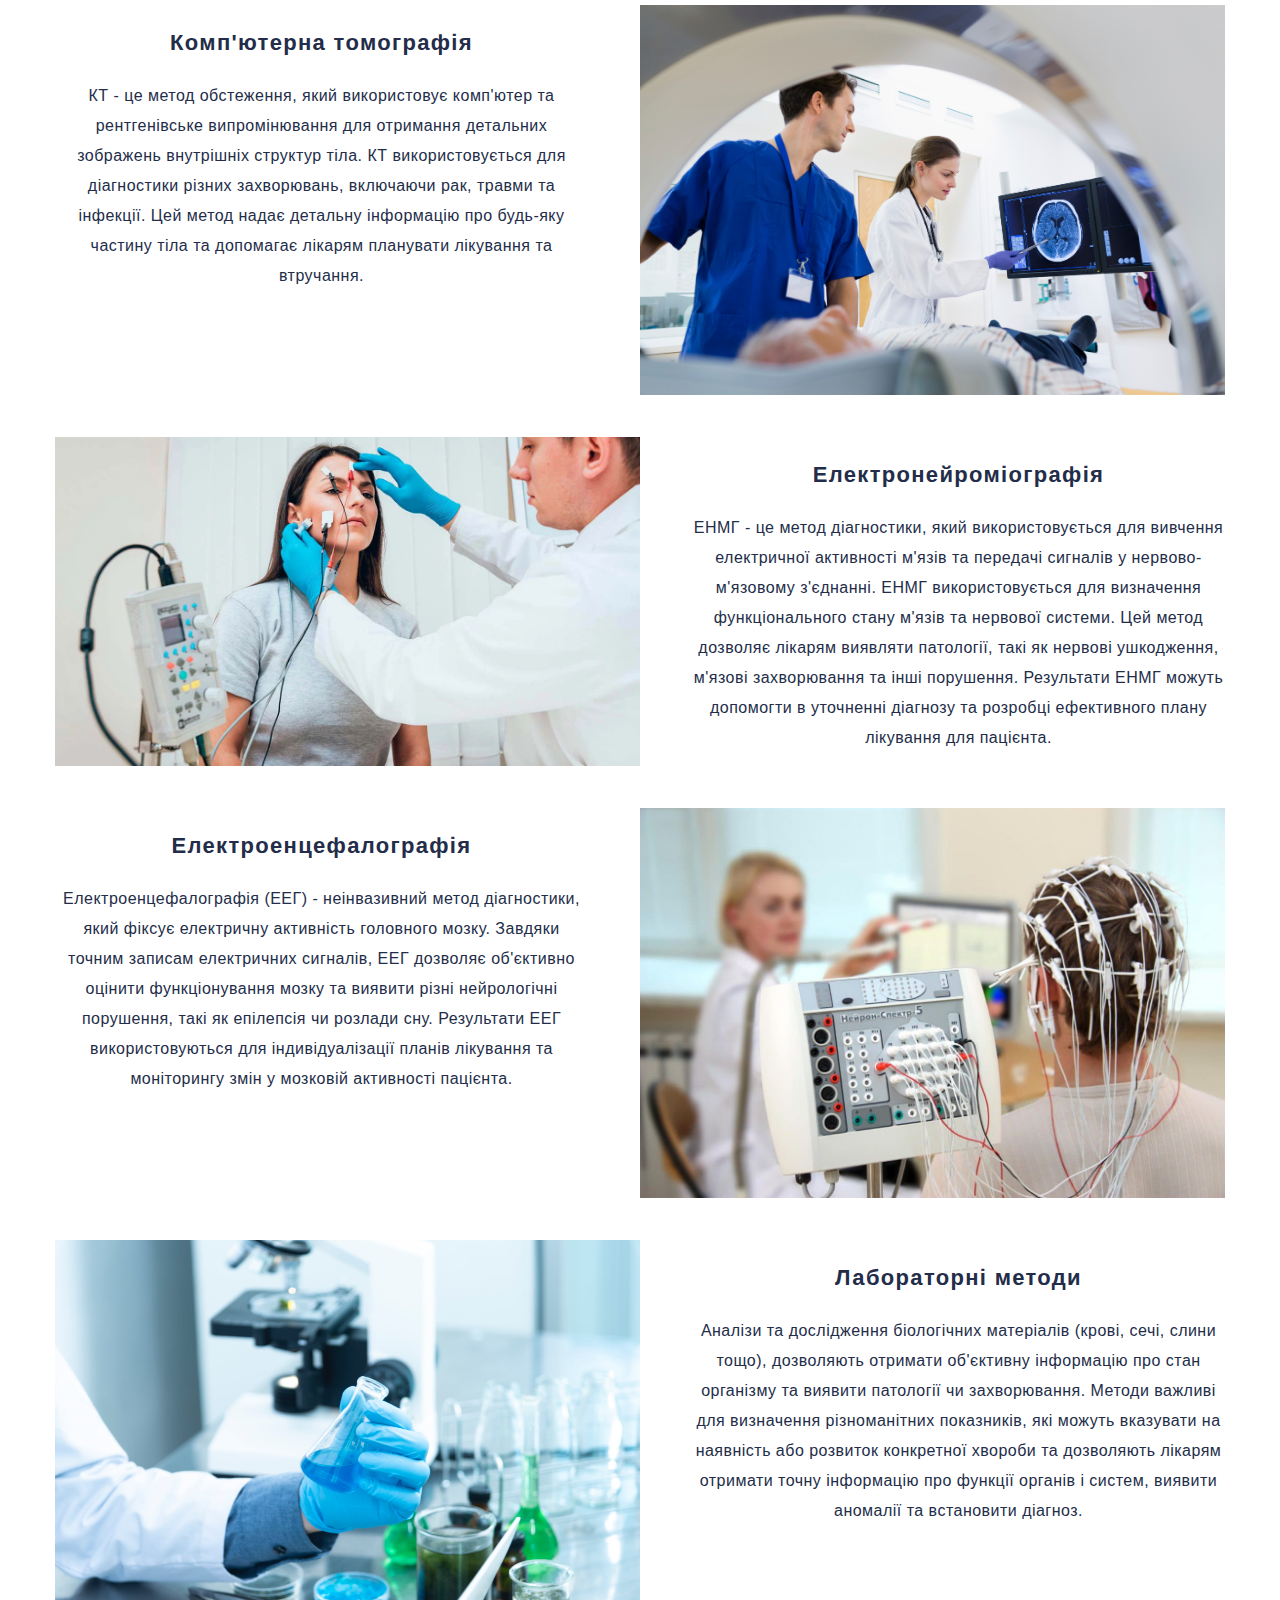
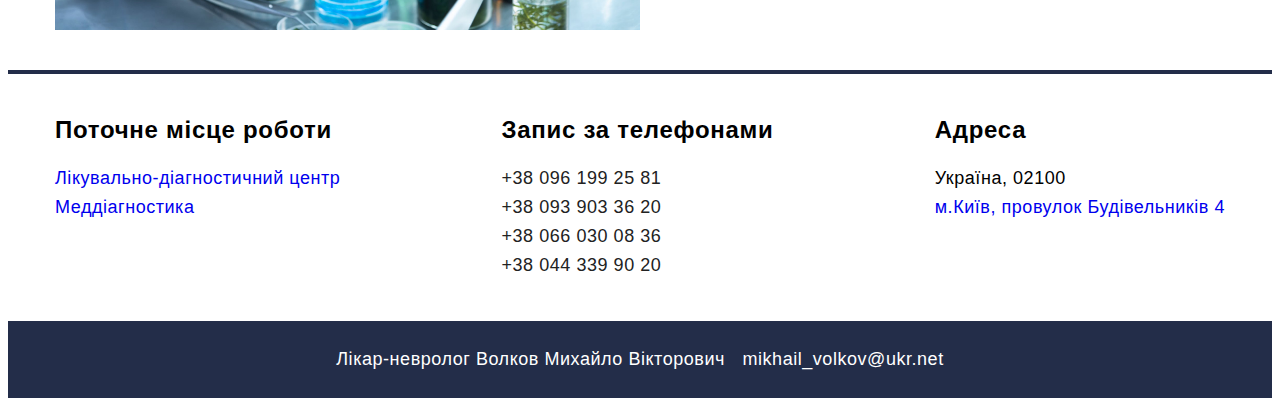
==== commit b4b5adc8: "mobile version" ====
--- a/diagnostic.html
+++ b/diagnostic.html
@@ -11,20 +11,20 @@
       <div class="container">
         <nav class="header_navigatons">
           <ul class="header-navigations_list">
-            <li>
+            <li class="header-navigations_item">
               <a class="header-navigations_link" href="./doctor.html">Лікар</a>
             </li>
-            <li>
+            <li class="header-navigations_item">
               <a class="header-navigations_link" href="./diseases.html"
                 >Захворювання</a
               >
             </li>
-            <li>
+            <li class="header-navigations_item">
               <a class="header-navigations_link" href="./diagnostic.html"
                 >Діагностика</a
               >
             </li>
-            <li>
+            <li class="header-navigations_item">
               <a class="header-navigations_link" href="./treatments.html"
                 >Терапія</a
               >
@@ -54,7 +54,7 @@
           </h3>
           <h4 class="exam_methods">Методи обстеження</h4>
 
-          <ul class="diagnostic_list">
+          <ul class="diagnostic_list diagnostic_list_reverse">
             <li class="diagnostic_item">
               <img src="./img/diagnostic/MRI.png" alt="" />
             </li>
@@ -90,7 +90,7 @@
             </li>
           </ul>
 
-          <ul class="diagnostic_list">
+          <ul class="diagnostic_list diagnostic_list_reverse">
             <li class="diagnostic_item">
               <img src="./img/diagnostic/x-ray-fayetteville.jpeg" alt="" />
             </li>
@@ -125,7 +125,7 @@
               <img src="./img/diagnostic/kt.jpeg" alt="" />
             </li>
           </ul>
-          <ul class="diagnostic_list">
+          <ul class="diagnostic_list diagnostic_list_reverse">
             <li class="diagnostic_item">
               <img src="./img/diagnostic/emmg.webp" alt="" />
             </li>
@@ -160,7 +160,7 @@
               <img src="./img/diagnostic/eeg.jpeg" alt="" />
             </li>
           </ul>
-          <ul class="diagnostic_list">
+          <ul class="diagnostic_list diagnostic_list_reverse">
             <li class="diagnostic_item">
               <img src="./img/diagnostic/laboratory_methods.jpeg" alt="" />
             </li>
--- a/css/main.min.css
+++ b/css/main.min.css
@@ -1 +1 @@
-*,::after,::before{-webkit-box-sizing:border-box;box-sizing:border-box}:root{--title-color: #214CCF;--background-white: #FFFFFF;--text-color: #222222;--add-text-color: #212121;--accent-dark-color: #232D49;--title-pages: #232d49}body{background-color:var(--background-white);font-family:"Montserrat",sans-serif;font-family:"Raleway",sans-serif;font-family:"Roboto",sans-serif}h1,h2,h3,h4,h5,h6,p{margin:0}ul{margin:0;padding-left:0}li{list-style:none;padding-left:0}img{display:block;width:100%;height:auto}a{text-decoration:none}a:visited{color:var(--text-color)}button{cursor:pointer}.container{width:100%;margin:0 auto;padding-left:15px;padding-right:15px;outline:none}@media screen and (min-width: 480px){.container{max-width:480px}}@media screen and (min-width: 1200px){.container{max-width:1200px}}.visually-hidden{position:absolute;width:1px;height:1px;margin:-1px;border:0;padding:0;white-space:nowrap;-webkit-clip-path:inset(100%);clip-path:inset(100%);clip:rect(0 0 0 0);overflow:hidden}@media screen and (min-width: 1200px){.header_container{display:-webkit-box;display:-ms-flexbox;display:flex;-webkit-box-pack:justify;-ms-flex-pack:justify;justify-content:space-between;-webkit-box-align:center;-ms-flex-align:center;align-items:center}}@media screen and (min-width: 1200px){.neurovolkov_logo{width:280px;margin-top:16px;margin-bottom:48px}}.header_wrap{display:-webkit-box;display:-ms-flexbox;display:flex;-webkit-box-orient:vertical;-webkit-box-direction:normal;-ms-flex-direction:column;flex-direction:column}.header_navigation{-webkit-box-ordinal-group:3;-ms-flex-order:2;order:2}.nav_list{display:-webkit-box;display:-ms-flexbox;display:flex;-webkit-box-orient:vertical;-webkit-box-direction:normal;-ms-flex-direction:column;flex-direction:column;gap:12px}@media screen and (min-width: 1200px){.nav_list{-webkit-box-orient:horizontal;-webkit-box-direction:normal;-ms-flex-direction:row;flex-direction:row;gap:38px;margin-bottom:28px}}@media screen and (max-width: 480px){.nav_item{border:1px solid var(--accent-dark-color);padding:8px 0;text-align:center;border-radius:12px;background:var(--title-color)}}.neuro_list{-webkit-box-ordinal-group:2;-ms-flex-order:1;order:1;display:-webkit-box;display:-ms-flexbox;display:flex;gap:39px;margin:22px 0}@media screen and (min-width: 1200px){.neuro_list{display:-webkit-box;display:-ms-flexbox;display:flex;gap:18px}}@media screen and (max-width: 480px){.neuro_link{font-weight:600;font-size:14px;line-height:1.14;letter-spacing:.02em;text-transform:uppercase;color:var(--title-color) !important}}@media screen and (min-width: 1200px){.neuro_link{font-weight:600;font-size:24px;line-height:1.14}}@media screen and (min-width: 480px){.nav_link{font-weight:600;font-size:18px;line-height:1.14;letter-spacing:.02em;color:#fff}}.nav_link:hover{color:var(--title-color)}@media screen and (max-width: 480px){.nav_link:hover{color:#fff}}.header_navigatons{display:-webkit-box;display:-ms-flexbox;display:flex;-ms-flex-pack:distribute;justify-content:space-around;margin:32px 0}.header-navigations_list{display:-webkit-box;display:-ms-flexbox;display:flex;gap:36px}.header-navigations_link{font-weight:500;font-size:18px;line-height:1.6;letter-spacing:.03em}.header_line{border-bottom:2px solid var(--accent-dark-color)}.header-navigations_link_neurology{display:block;margin-left:120px;font-weight:500;font-size:18px;line-height:1.6;letter-spacing:.03em;text-transform:uppercase}.header-navigations_link_neurology:hover{color:var(--title-color)}.title_volkov{text-align:center;font-weight:700;font-size:28px;line-height:1.6;letter-spacing:.03em;margin:48px 0}.footer_accent{border-top:4px solid var(--accent-dark-color)}.footer_list{display:-webkit-box;display:-ms-flexbox;display:flex;-webkit-box-orient:vertical;-webkit-box-direction:normal;-ms-flex-direction:column;flex-direction:column;gap:32px;margin:32px 0}@media screen and (min-width: 1200px){.footer_list{-webkit-box-orient:horizontal;-webkit-box-direction:normal;-ms-flex-direction:row;flex-direction:row;-webkit-box-pack:justify;-ms-flex-pack:justify;justify-content:space-between;margin:42px 0}}.footer_work_title{font-weight:700;font-size:24px;line-height:1.17;letter-spacing:.03em;margin-bottom:20px}@media screen and (max-width: 480px){.footer_work_title{margin-bottom:8px}}a.footer_tel:link{color:var(--text-color)}.footer_work_description{font-weight:500;font-size:18px;line-height:1.6;letter-spacing:.03em}.footer_work_description:hover,.footer_work_description:focus{color:var(--title-color)}.footer_tel{font-weight:500;font-size:18px;line-height:1.6;letter-spacing:.03em}.footer_tel:hover,.footer_tel:focus{color:var(--title-color) !important}.footer_adress{font-weight:500;font-size:18px;line-height:1.6;letter-spacing:.03em}.footer_adress_accent:hover{color:var(--title-color)}.footer_doctor{text-align:center;background-color:var(--accent-dark-color);color:#fff;font-weight:500;font-size:18px;line-height:1.6;letter-spacing:.03em;padding:24px 0}.footer_doctor_mail{display:inline-block;margin-left:12px;color:#fff;font-weight:500;font-size:18px;line-height:1.6;letter-spacing:.03em}a.footer_doctor_mail:link{color:#fff}.footer_doctor_mail:hover{font-weight:700}.hero_wrap{position:relative}.hero{margin-bottom:52px}@media screen and (min-width: 1200px){.hero{margin:0 auto;max-width:1600px;color:#fff;background-color:#2f303a;background-image:-webkit-gradient(linear, left top, right top, from(rgba(38, 49, 165, 0.7)), to(rgba(54, 66, 201, 0.7))),url(../img/x-imagebanner.jpg);background-image:linear-gradient(to right, rgba(38, 49, 165, 0.7), rgba(54, 66, 201, 0.7)),url(../img/x-imagebanner.jpg);background-repeat:no-repeat;background-position:center;background-size:cover;padding-top:20px;padding-bottom:20px}}.doctor_img{top:40px;right:14px;z-index:1;width:100%}@media screen and (min-width: 1200px){.doctor_img{position:absolute;top:43px;right:2px;width:370px}}@media screen and (max-width: 480px){.hero_volkov{position:absolute;top:608px;width:100%;padding:16px 0;text-align:center;background-color:#e4e9ed;color:#fff}}@media screen and (min-width: 1200px){.hero_volkov{font-weight:600;font-size:36px;line-height:1.6;letter-spacing:.03em;padding:80px 0 24px 48px;color:#fff}}.hero_title{display:none}@media screen and (min-width: 1200px){.hero_title{display:inline-block;font-weight:600;font-size:18px;line-height:1.6;letter-spacing:.03em;padding:0 0 80px 48px}}@media screen and (max-width: 480px){.doctor_category{margin:36px 0;display:-webkit-box;display:-ms-flexbox;display:flex;-webkit-box-orient:vertical;-webkit-box-direction:normal;-ms-flex-direction:column;flex-direction:column;gap:8px}}@media screen and (min-width: 1200px){.doctor_category{margin:75px 0}}.shape_background{background:#f0f0f0;border-radius:15px}@media screen and (min-width: 1200px){.shape_background{display:inline-block}}.wrap_category{display:-webkit-box;display:-ms-flexbox;display:flex;-webkit-box-align:center;-ms-flex-align:center;align-items:center;padding:32px 12px}.category_icon{display:none}@media screen and (min-width: 1200px){.category_icon{display:block;margin-right:12px}}.category_subtitle{margin:0 auto;text-align:center;font-weight:600;font-size:22px;line-height:1.4;letter-spacing:.03em;color:var(--text-color)}@media screen and (min-width: 1200px){.category_subtitle{text-align:left;font-size:16px;font-weight:400}}@media screen and (min-width: 1200px){.line{border:1px solid var(--accent-dark-color)}}.doctor_list{display:-webkit-box;display:-ms-flexbox;display:flex;-webkit-box-orient:vertical;-webkit-box-direction:normal;-ms-flex-direction:column;flex-direction:column;margin-bottom:62px}@media screen and (min-width: 1200px){.doctor_list{-ms-flex-pack:distribute;justify-content:space-around;-webkit-box-orient:horizontal;-webkit-box-direction:normal;-ms-flex-direction:row;flex-direction:row;margin:92px 0}}.doctor_item{margin-bottom:18px;display:-webkit-box;display:-ms-flexbox;display:flex;-webkit-box-align:first baseline;-ms-flex-align:first baseline;align-items:first baseline}@media screen and (min-width: 1200px){.doctor_item{-webkit-box-align:center;-ms-flex-align:center;align-items:center;margin:0}}.doctor_list_icon{margin-right:8px}.doctor_description{font-weight:400;font-size:18px;line-height:2;letter-spacing:.03em;color:var(--text-color)}.doctor_button_wrap{text-align:center}.doctor_button{display:inline-block;padding:20px 120px;margin:0 0 92px;text-decoration:none;color:#fff !important;background-color:var(--title-color);border:none;border-radius:5px;cursor:pointer;font-size:20px;font-weight:400;letter-spacing:.08em;text-transform:uppercase;-webkit-transition:color 350ms var(--cubic),background-color 350ms cubic-bezier(0.4, 0, 0.2, 1);transition:color 350ms var(--cubic),background-color 350ms cubic-bezier(0.4, 0, 0.2, 1)}.doctor_button:hover,.doctor_link:focus{-webkit-box-shadow:4px 4px 24px 0px #214ccf;box-shadow:4px 4px 24px 0px #214ccf}.doctor_button:active{-webkit-transform:translateY(2px);transform:translateY(2px)}.education{padding:28px 22px;border-radius:20px;border-top:2px solid #000;border-bottom:2px solid #000}.doctor_title{text-align:center;font-weight:700;font-size:32px;line-height:1.6;letter-spacing:.03em;color:var(--title-pages);margin:32px 0 40px 0}.medical_education{text-align:center;font-weight:400;font-size:22px;line-height:1.6;letter-spacing:.03em;color:var(--title-pages);margin-bottom:26px}.education_item{margin-bottom:12px}.education_wrap,.professional_wrap{display:-webkit-box;display:-ms-flexbox;display:flex;-webkit-box-orient:horizontal;-webkit-box-direction:normal;-ms-flex-direction:row;flex-direction:row;-webkit-box-align:center;-ms-flex-align:center;align-items:center}.education_icon{margin-right:12px;fill:#214ccf}.education_subtitle{font-weight:700;font-size:20px;line-height:2;letter-spacing:.06em;color:var(--title-pages)}.education_subtitle_years{font-weight:500;font-size:14px;line-height:2;letter-spacing:.06em;color:var(--title-pages)}.education_description{font-weight:400;font-size:16px;line-height:1.6;letter-spacing:.03em;color:var(--title-pages)}.professional{padding:28px 22px;border-radius:20px;border-top:2px solid #000;border-bottom:2px solid #000}.doctor_quality_description{text-indent:2em;font-weight:400;font-size:16px;line-height:1.88;letter-spacing:.03em;color:var(--title-pages);margin-bottom:42px}.professional_icon{margin-right:12px;fill:#205835}.professional_subtitle{font-weight:700;font-size:22px;line-height:2;letter-spacing:.06em;color:var(--title-pages)}.professional_subtitle_years{font-weight:500;font-size:14px;line-height:2;letter-spacing:.06em;color:var(--title-pages)}.professional_description{font-weight:400;font-size:16px;line-height:1.6;letter-spacing:.03em;color:var(--title-pages)}.deseases{max-width:1600px;background-color:var(--hero-footer-background);background-image:-webkit-gradient(linear, left top, left bottom, from(rgba(169, 170, 183, 0.7)), to(rgba(170, 171, 185, 0.7))),url(../img/bg/bg2.jpeg);background-image:linear-gradient(rgba(169, 170, 183, 0.7), rgba(170, 171, 185, 0.7)),url(../img/bg/bg2.jpeg);background-repeat:no-repeat;background-position:center;background-size:cover;margin:40px auto;padding:40px 0}.deseases_title{color:var(--text-color);font-weight:700;font-size:30px;line-height:1.14;letter-spacing:.02em;text-decoration:underline;margin-bottom:32px}.deseases_item{display:-webkit-box;display:-ms-flexbox;display:flex;-webkit-box-orient:vertical;-webkit-box-direction:normal;-ms-flex-direction:column;flex-direction:column;-webkit-box-align:center;-ms-flex-align:center;align-items:center}.deseases_subtitle{color:var(--text-color);font-weight:700;font-size:16px;line-height:1.14;letter-spacing:.02em;text-transform:uppercase;margin-bottom:18px}.deseases_img{width:280px;margin-bottom:14px}.deseases_img_size{width:220px;margin-bottom:14px}.deseases_description{text-align:center;color:var(--text-color);font-weight:500;font-size:16px;line-height:1.14;letter-spacing:.02em;margin-bottom:24px}.diagnostic_subtitle{text-align:center;font-weight:700;font-size:22px;line-height:1.6;letter-spacing:.06em;color:var(--title-pages);margin-bottom:4px;margin:40px 0 40px}.exam_methods{text-align:center;font-weight:700;font-size:28px;line-height:1.6;letter-spacing:.06em;color:var(--background-white);background-color:#232d49;padding:32px 0;margin-bottom:32px}.diagnostic_list{display:-webkit-box;display:-ms-flexbox;display:flex;-webkit-box-pack:justify;-ms-flex-pack:justify;justify-content:space-between;gap:52px;margin-bottom:40px}.diagnostic_item{-webkit-box-flex:0;-ms-flex:0 0 auto;flex:0 0 auto;width:50%}.diagnostic_picture{width:100%}.diagnostic_methods_subtitle{font-weight:700;font-size:22px;line-height:2;letter-spacing:.06em;color:var(--title-pages)}.diagnostic_text{font-weight:400;font-size:16px;line-height:1.88;letter-spacing:.03em;color:var(--title-pages)}.treatments_subtitle{text-align:center;font-weight:700;font-size:22px;line-height:1.6;letter-spacing:.06em;color:var(--title-pages);margin-bottom:4px;margin:60px 0 60px}.treatments_list{display:-webkit-box;display:-ms-flexbox;display:flex;-webkit-box-pack:justify;-ms-flex-pack:justify;justify-content:space-between;gap:52px;margin-bottom:52px}.treatments_item{-webkit-box-flex:1;-ms-flex:1;flex:1}.treatments_text{font-weight:700;font-size:20px;line-height:1.6;letter-spacing:.06em;color:var(--title-pages);margin-bottom:18px}.treatments_description{font-weight:500;font-size:18px;line-height:1.8;letter-spacing:.06em;color:var(--title-pages)}.treatments_icon{fill:var(--title-pages)}.text_accent{color:var(--title-pages);font-style:italic;font-size:16px;text-decoration:underline}/*# sourceMappingURL=main.min.css.map */+*,::after,::before{-webkit-box-sizing:border-box;box-sizing:border-box}:root{--title-color: #214CCF;--background-white: #FFFFFF;--text-color: #222222;--add-text-color: #212121;--accent-dark-color: #232D49;--title-pages: #232d49}body{background-color:var(--background-white);font-family:"Montserrat",sans-serif;font-family:"Raleway",sans-serif;font-family:"Roboto",sans-serif}h1,h2,h3,h4,h5,h6,p{margin:0}ul{margin:0;padding-left:0}li{list-style:none;padding-left:0}img{display:block;width:100%;height:auto}a{text-decoration:none}@media screen and (min-width: 1200px){a:visited{color:var(--text-color)}}button{cursor:pointer}.container{width:100%;margin:0 auto;padding-left:15px;padding-right:15px;outline:none}@media screen and (min-width: 480px){.container{max-width:480px}}@media screen and (min-width: 1200px){.container{max-width:1200px}}.visually-hidden{position:absolute;width:1px;height:1px;margin:-1px;border:0;padding:0;white-space:nowrap;-webkit-clip-path:inset(100%);clip-path:inset(100%);clip:rect(0 0 0 0);overflow:hidden}@media screen and (min-width: 1200px){.header_container{display:-webkit-box;display:-ms-flexbox;display:flex;-webkit-box-pack:justify;-ms-flex-pack:justify;justify-content:space-between;-webkit-box-align:center;-ms-flex-align:center;align-items:center}}@media screen and (min-width: 1200px){.neurovolkov_logo{width:280px;margin-top:16px;margin-bottom:48px}}.header_wrap{display:-webkit-box;display:-ms-flexbox;display:flex;-webkit-box-orient:vertical;-webkit-box-direction:normal;-ms-flex-direction:column;flex-direction:column}.header_navigation{-webkit-box-ordinal-group:3;-ms-flex-order:2;order:2}.nav_list{display:-webkit-box;display:-ms-flexbox;display:flex;-webkit-box-orient:vertical;-webkit-box-direction:normal;-ms-flex-direction:column;flex-direction:column;gap:12px}@media screen and (min-width: 1200px){.nav_list{-webkit-box-orient:horizontal;-webkit-box-direction:normal;-ms-flex-direction:row;flex-direction:row;gap:38px;margin-bottom:28px}}@media screen and (max-width: 480px){.nav_item{border:1px solid var(--accent-dark-color);padding:8px 0;text-align:center;border-radius:12px;background:var(--title-color)}}.neuro_list{-webkit-box-ordinal-group:2;-ms-flex-order:1;order:1;display:-webkit-box;display:-ms-flexbox;display:flex;gap:39px;margin:22px 0}@media screen and (min-width: 1200px){.neuro_list{display:-webkit-box;display:-ms-flexbox;display:flex;gap:18px}}@media screen and (max-width: 480px){.neuro_link{font-weight:600;font-size:14px;line-height:1.14;letter-spacing:.02em;text-transform:uppercase;color:var(--title-color) !important}}@media screen and (min-width: 1200px){.neuro_link{font-weight:600;font-size:24px;line-height:1.14}}.nav_link{color:#fff}@media screen and (min-width: 480px){.nav_link{font-weight:600;font-size:18px;line-height:1.14;letter-spacing:.02em}}.nav_link:hover{color:var(--title-color)}@media screen and (max-width: 480px){.nav_link:hover{color:#fff}}.header_navigatons{display:-webkit-box;display:-ms-flexbox;display:flex;-webkit-box-orient:vertical;-webkit-box-direction:reverse;-ms-flex-direction:column-reverse;flex-direction:column-reverse;gap:12px}@media screen and (min-width: 1200px){.header_navigatons{display:-webkit-box;display:-ms-flexbox;display:flex;-ms-flex-pack:distribute;justify-content:space-around;-webkit-box-orient:horizontal;-webkit-box-direction:normal;-ms-flex-direction:row;flex-direction:row;margin:32px 0}}.header-navigations_list{display:-webkit-box;display:-ms-flexbox;display:flex;-webkit-box-orient:vertical;-webkit-box-direction:normal;-ms-flex-direction:column;flex-direction:column;gap:12px;text-align:center}@media screen and (min-width: 1200px){.header-navigations_list{display:-webkit-box;display:-ms-flexbox;display:flex;gap:36px;-webkit-box-orient:horizontal;-webkit-box-direction:normal;-ms-flex-direction:row;flex-direction:row}}@media screen and (max-width: 480px){.header-navigations_item{border:1px solid var(--accent-dark-color);padding:8px 0;text-align:center;border-radius:12px;background:var(--title-color)}}.header-navigations_link{color:#fff}@media screen and (min-width: 1200px){.header-navigations_link{font-weight:500;font-size:18px;line-height:1.6;letter-spacing:.03em}}.header_line{border-bottom:2px solid var(--accent-dark-color)}@media screen and (max-width: 480px){.header_first_page{text-align:center}}.header-navigations_link_neurology{font-size:14px;margin:0 auto;text-align:center;font-weight:700;color:#214ccf}@media screen and (min-width: 1200px){.header-navigations_link_neurology{display:block;margin-left:120px;font-weight:500;font-size:18px;line-height:1.6;letter-spacing:.03em;text-transform:uppercase}}.header-navigations_link_neurology:hover{color:var(--title-color)}.title_volkov{text-align:center;font-weight:700;font-size:28px;line-height:1.6;letter-spacing:.03em;margin:48px 0}.footer_accent{border-top:4px solid var(--accent-dark-color)}.footer_list{display:-webkit-box;display:-ms-flexbox;display:flex;-webkit-box-orient:vertical;-webkit-box-direction:normal;-ms-flex-direction:column;flex-direction:column;gap:32px;margin:32px 0}@media screen and (min-width: 1200px){.footer_list{-webkit-box-orient:horizontal;-webkit-box-direction:normal;-ms-flex-direction:row;flex-direction:row;-webkit-box-pack:justify;-ms-flex-pack:justify;justify-content:space-between;margin:42px 0}}.footer_work_title{font-weight:700;font-size:24px;line-height:1.17;letter-spacing:.03em;margin-bottom:20px}@media screen and (max-width: 480px){.footer_work_title{margin-bottom:8px}}a.footer_tel:link{color:var(--text-color)}.footer_work_description{font-weight:500;font-size:18px;line-height:1.6;letter-spacing:.03em}.footer_work_description:hover,.footer_work_description:focus{color:var(--title-color)}.footer_tel{font-weight:500;font-size:18px;line-height:1.6;letter-spacing:.03em}.footer_tel:hover,.footer_tel:focus{color:var(--title-color) !important}.footer_adress{font-weight:500;font-size:18px;line-height:1.6;letter-spacing:.03em}.footer_adress_accent:hover{color:var(--title-color)}.footer_doctor{text-align:center;background-color:var(--accent-dark-color);color:#fff;font-weight:500;font-size:18px;line-height:1.6;letter-spacing:.03em;padding:24px 0}.footer_doctor_mail{display:inline-block;margin-left:12px;color:#fff;font-weight:500;font-size:18px;line-height:1.6;letter-spacing:.03em}a.footer_doctor_mail:link{color:#fff}.footer_doctor_mail:hover{font-weight:700}.hero_wrap{position:relative}.hero{margin-bottom:52px}@media screen and (min-width: 1200px){.hero{margin:0 auto;max-width:1600px;color:#fff;background-color:#2f303a;background-image:-webkit-gradient(linear, left top, right top, from(rgba(38, 49, 165, 0.7)), to(rgba(54, 66, 201, 0.7))),url(../img/x-imagebanner.jpg);background-image:linear-gradient(to right, rgba(38, 49, 165, 0.7), rgba(54, 66, 201, 0.7)),url(../img/x-imagebanner.jpg);background-repeat:no-repeat;background-position:center;background-size:cover;padding-top:20px;padding-bottom:20px}}.doctor_img{top:40px;right:14px;z-index:1;width:100%}@media screen and (min-width: 1200px){.doctor_img{position:absolute;top:43px;right:2px;width:370px}}@media screen and (max-width: 480px){.hero_volkov{position:absolute;top:501px;width:100%;padding:16px 0;text-align:center;background-color:#e4e9ed;color:rgba(35,45,73,.8078431373)}}@media screen and (min-width: 1200px){.hero_volkov{font-weight:600;font-size:36px;line-height:1.6;letter-spacing:.03em;padding:80px 0 24px 48px;color:#fff}}.hero_title{display:none}@media screen and (min-width: 1200px){.hero_title{display:inline-block;font-weight:600;font-size:18px;line-height:1.6;letter-spacing:.03em;padding:0 0 80px 48px}}@media screen and (max-width: 480px){.doctor_category{margin:36px 0;display:-webkit-box;display:-ms-flexbox;display:flex;-webkit-box-orient:vertical;-webkit-box-direction:normal;-ms-flex-direction:column;flex-direction:column;gap:8px}}@media screen and (min-width: 1200px){.doctor_category{margin:75px 0}}.shape_background{background:#f0f0f0;border-radius:15px}@media screen and (min-width: 1200px){.shape_background{display:inline-block}}.wrap_category{display:-webkit-box;display:-ms-flexbox;display:flex;-webkit-box-align:center;-ms-flex-align:center;align-items:center;padding:32px 12px}.category_icon{display:none}@media screen and (min-width: 1200px){.category_icon{display:block;margin-right:12px}}.category_subtitle{margin:0 auto;text-align:center;font-weight:600;font-size:22px;line-height:1.4;letter-spacing:.03em;color:var(--text-color)}@media screen and (min-width: 1200px){.category_subtitle{text-align:left;font-size:16px;font-weight:400}}@media screen and (min-width: 1200px){.line{border:1px solid var(--accent-dark-color)}}.doctor_list{display:-webkit-box;display:-ms-flexbox;display:flex;-webkit-box-orient:vertical;-webkit-box-direction:normal;-ms-flex-direction:column;flex-direction:column;margin-bottom:62px}@media screen and (min-width: 1200px){.doctor_list{-ms-flex-pack:distribute;justify-content:space-around;-webkit-box-orient:horizontal;-webkit-box-direction:normal;-ms-flex-direction:row;flex-direction:row;margin:92px 0}}.doctor_item{margin-bottom:18px;display:-webkit-box;display:-ms-flexbox;display:flex;-webkit-box-align:first baseline;-ms-flex-align:first baseline;align-items:first baseline}@media screen and (min-width: 1200px){.doctor_item{-webkit-box-align:center;-ms-flex-align:center;align-items:center;margin:0}}.doctor_list_icon{margin-right:8px}.doctor_description{font-weight:400;font-size:18px;line-height:2;letter-spacing:.03em;color:var(--text-color)}.doctor_button_wrap{text-align:center}.doctor_button{display:inline-block;padding:20px 120px;margin:0 0 92px;text-decoration:none;color:#fff !important;background-color:var(--title-color);border:none;border-radius:5px;cursor:pointer;font-size:20px;font-weight:400;letter-spacing:.08em;text-transform:uppercase;-webkit-transition:color 350ms var(--cubic),background-color 350ms cubic-bezier(0.4, 0, 0.2, 1);transition:color 350ms var(--cubic),background-color 350ms cubic-bezier(0.4, 0, 0.2, 1)}.doctor_button:hover,.doctor_link:focus{-webkit-box-shadow:4px 4px 24px 0px #214ccf;box-shadow:4px 4px 24px 0px #214ccf}.doctor_button:active{-webkit-transform:translateY(2px);transform:translateY(2px)}.education{padding:28px 22px;border-radius:20px;border-top:2px solid #000;border-bottom:2px solid #000}.doctor_title{text-align:center;font-weight:700;font-size:32px;line-height:1.6;letter-spacing:.03em;color:var(--title-pages);margin:32px 0 40px 0}.medical_education{text-align:center;font-weight:400;font-size:22px;line-height:1.6;letter-spacing:.03em;color:var(--title-pages);margin-bottom:26px}.education_item{margin-bottom:12px}.education_wrap,.professional_wrap{display:-webkit-box;display:-ms-flexbox;display:flex;-webkit-box-orient:horizontal;-webkit-box-direction:normal;-ms-flex-direction:row;flex-direction:row;-webkit-box-align:center;-ms-flex-align:center;align-items:center}.education_icon{margin-right:12px;fill:#214ccf}.education_subtitle{font-size:18px;margin:10px 0}@media screen and (min-width: 1200px){.education_subtitle{font-weight:700;font-size:20px;line-height:2;letter-spacing:.06em;color:var(--title-pages);margin-bottom:0}}.education_subtitle_years{font-size:12px}@media screen and (min-width: 1200px){.education_subtitle_years{font-weight:500;font-size:14px;line-height:2;letter-spacing:.06em;color:var(--title-pages)}}.education_description{font-weight:400;font-size:16px;line-height:1.6;letter-spacing:.03em;color:var(--title-pages)}.professional{padding:28px 22px;border-radius:20px;border-top:2px solid #000;border-bottom:2px solid #000}.doctor_quality_description{text-align:center;text-indent:2em;font-weight:400;font-size:16px;line-height:1.88;letter-spacing:.03em;color:var(--title-pages);margin-bottom:42px}.professional_icon{margin-right:12px;fill:#205835}.professional_subtitle{font-size:18px;margin:10px 0}@media screen and (min-width: 1200px){.professional_subtitle{font-weight:700;font-size:22px;line-height:2;letter-spacing:.06em;color:var(--title-pages);margin-bottom:0}}.professional_subtitle_years{font-size:12px}@media screen and (min-width: 1200px){.professional_subtitle_years{font-weight:500;font-size:14px;line-height:2;letter-spacing:.06em;color:var(--title-pages)}}.professional_description{font-weight:400;font-size:16px;line-height:1.6;letter-spacing:.03em;color:var(--title-pages)}.deseases_title{text-align:center;font-weight:700;font-size:22px;line-height:1.6;letter-spacing:.06em;color:var(--title-pages);margin-bottom:4px;margin:40px 0 40px}.deseases_list{border:1px solid #464676;border-radius:22px;padding:34px;margin-bottom:12px;background-color:rgba(215,233,250,.674)}@media screen and (min-width: 1200px){.deseases_list{display:-webkit-box;display:-ms-flexbox;display:flex;gap:32px;padding:16px;margin-bottom:24px;border:1px solid #464676;border-radius:22px}}.deseases_list_img{margin-bottom:10px}@media screen and (min-width: 1200px){.deseases_list_img{display:-webkit-box;display:-ms-flexbox;display:flex;-webkit-box-pack:center;-ms-flex-pack:center;justify-content:center;-webkit-box-align:center;-ms-flex-align:center;align-items:center}}.deseases_img{width:330px;border-radius:22px}.deseases_subtitle{font-weight:700;font-size:22px;line-height:2;letter-spacing:.06em;color:var(--title-pages)}.deseases_description{font-weight:400;font-size:16px;line-height:1.88;letter-spacing:.03em;color:var(--title-pages)}.deseases_description_accent{font-weight:600}.diagnostic_subtitle{text-align:center;font-weight:700;font-size:22px;line-height:1.6;letter-spacing:.06em;color:var(--title-pages);margin-bottom:4px;margin:40px 0 40px}.exam_methods{text-align:center;font-weight:700;font-size:28px;line-height:1.6;letter-spacing:.06em;color:var(--background-white);background-color:#232d49;padding:32px 0;margin-bottom:32px}.diagnostic_list{margin:42px 0}@media screen and (min-width: 1200px){.diagnostic_list{display:-webkit-box;display:-ms-flexbox;display:flex;-webkit-box-orient:horizontal;-webkit-box-direction:normal;-ms-flex-direction:row;flex-direction:row;-webkit-box-pack:justify;-ms-flex-pack:justify;justify-content:space-between;gap:52px;margin-bottom:40px}}@media screen and (max-width: 480px){.diagnostic_list_reverse{display:-webkit-box;display:-ms-flexbox;display:flex;-webkit-box-orient:vertical;-webkit-box-direction:reverse;-ms-flex-direction:column-reverse;flex-direction:column-reverse}}@media screen and (min-width: 1200px){.diagnostic_item{-webkit-box-flex:0;-ms-flex:0 0 auto;flex:0 0 auto;width:50%}}.diagnostic_picture{width:100%}.diagnostic_methods_subtitle{text-align:center;margin:16px 0;font-size:20px}@media screen and (min-width: 1200px){.diagnostic_methods_subtitle{font-weight:700;font-size:22px;line-height:2;letter-spacing:.06em;color:var(--title-pages)}}.diagnostic_text{text-align:center;font-weight:400;font-size:16px;line-height:1.88;letter-spacing:.03em;color:var(--title-pages)}@media screen and (min-width: 1200px){.diagnostic_text{font-weight:400;font-size:16px;line-height:1.88;letter-spacing:.03em;color:var(--title-pages)}}.treatments_subtitle{text-align:center;font-weight:700;font-size:22px;line-height:1.6;letter-spacing:.06em;color:var(--title-pages);margin-bottom:4px;margin:60px 0 60px}.treatments_list{margin:42px 0}@media screen and (min-width: 1200px){.treatments_list{display:-webkit-box;display:-ms-flexbox;display:flex;-webkit-box-pack:justify;-ms-flex-pack:justify;justify-content:space-between;gap:52px;margin-bottom:52px}}@media screen and (max-width: 480px){.treatments_list_reverse{display:-webkit-box;display:-ms-flexbox;display:flex;-webkit-box-orient:vertical;-webkit-box-direction:reverse;-ms-flex-direction:column-reverse;flex-direction:column-reverse}}.treatments_list_img{display:-webkit-box;display:-ms-flexbox;display:flex;-webkit-box-pack:center;-ms-flex-pack:center;justify-content:center;-webkit-box-align:center;-ms-flex-align:center;align-items:center}.treatments_item{-webkit-box-flex:1;-ms-flex:1;flex:1}.treatments_text{font-weight:700;font-size:20px;line-height:1.6;letter-spacing:.06em;color:var(--title-pages);margin-bottom:18px}.treatments_description{font-weight:500;font-size:18px;line-height:1.8;letter-spacing:.06em;color:var(--title-pages)}.treatments_icon{fill:var(--title-pages)}.text_accent{color:var(--title-pages);font-style:italic;font-size:16px;text-decoration:underline}/*# sourceMappingURL=main.min.css.map */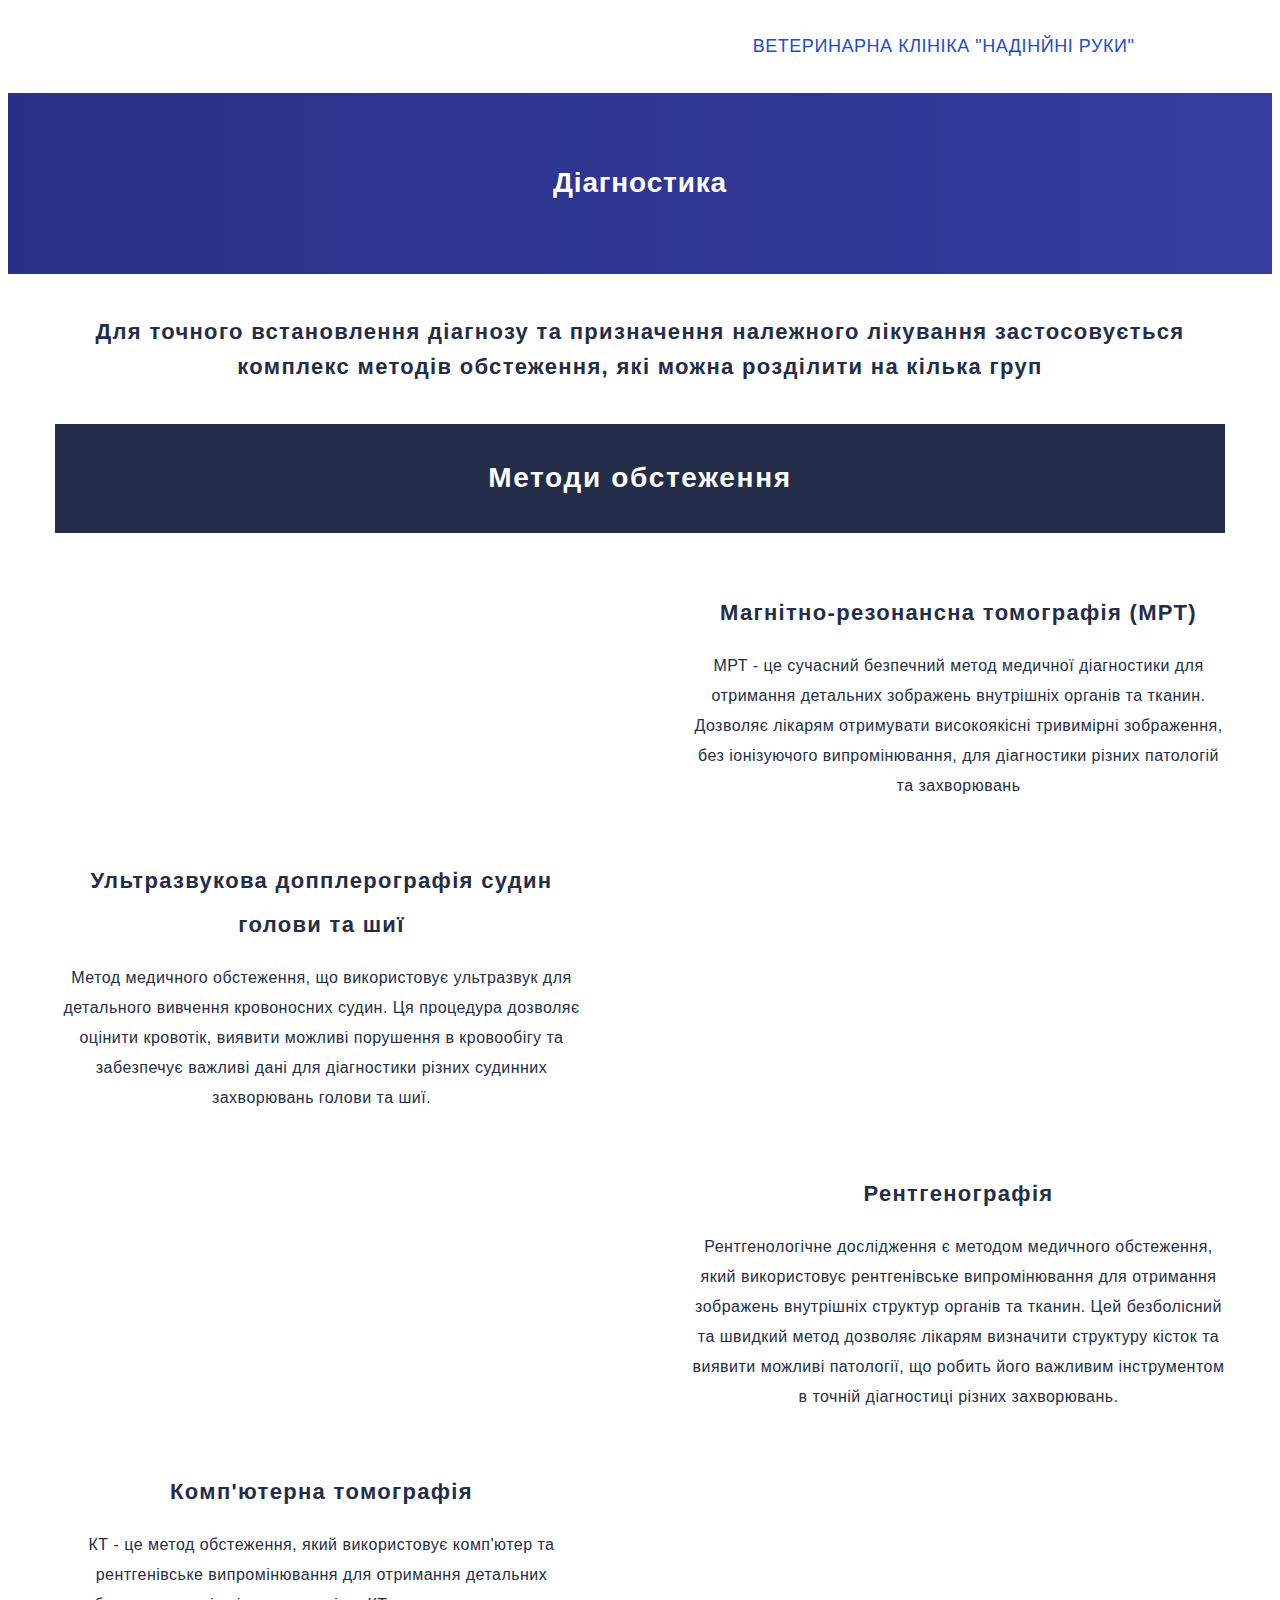
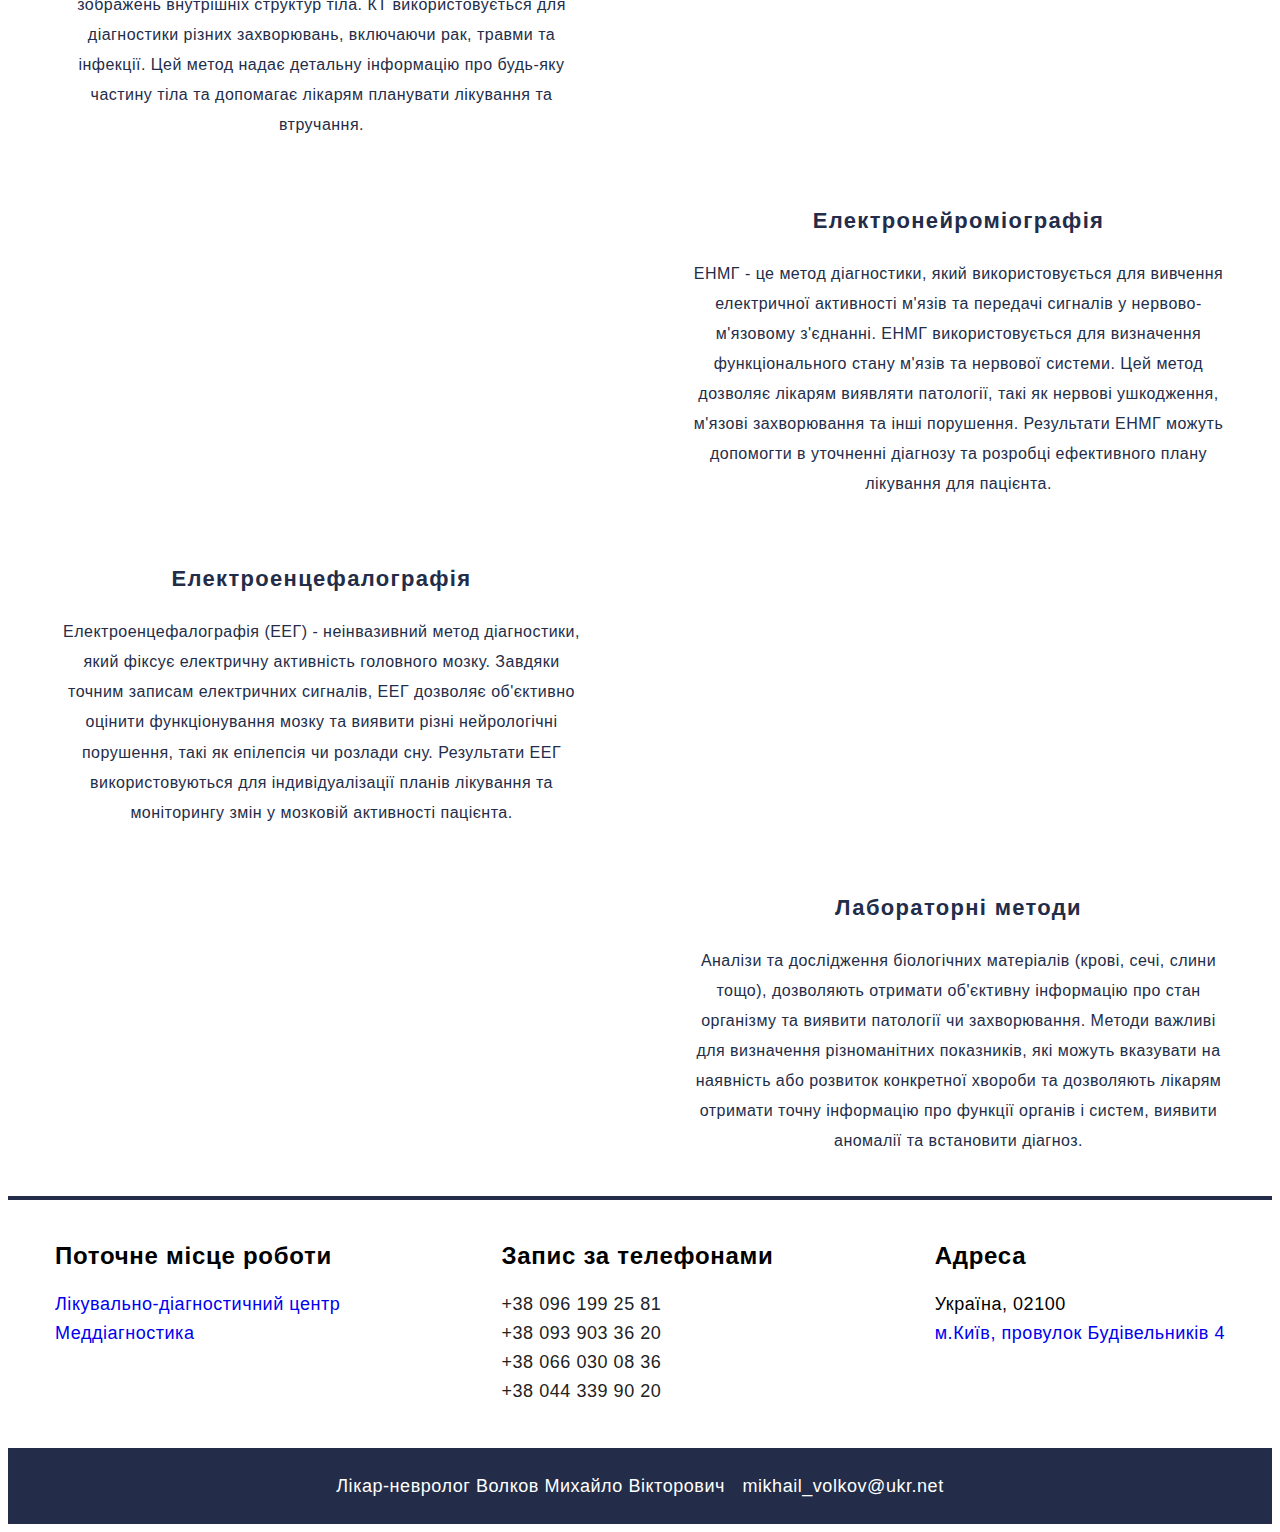
==== commit e55cceb1: "check" ====
--- a/diagnostic.html
+++ b/diagnostic.html
@@ -11,28 +11,30 @@
       <div class="container">
         <nav class="header_navigatons">
           <ul class="header-navigations_list">
-            <li class="header-navigations_item">
-              <a class="header-navigations_link" href="./doctor.html">Лікар</a>
-            </li>
+            <!-- <li class="header-navigations_item">
+              <a class="header-navigations_link" href="./doctor.html"
+                >Головна</a
+              >
+            </li> -->
             <li class="header-navigations_item">
               <a class="header-navigations_link" href="./diseases.html"
-                >Захворювання</a
+                >Послуги</a
               >
             </li>
             <li class="header-navigations_item">
               <a class="header-navigations_link" href="./diagnostic.html"
-                >Діагностика</a
+                >Про нас</a
               >
             </li>
             <li class="header-navigations_item">
               <a class="header-navigations_link" href="./treatments.html"
-                >Терапія</a
+                >Контакти</a
               >
             </li>
           </ul>
           <p class="header_first_page">
             <a class="header-navigations_link_neurology" href="./index.html"
-              >NEUROLOGY VERTEBROLOGY PAIN MANAGEMENT</a
+              >Ветеринарна Клініка "Надінйні Руки"</a
             >
           </p>
         </nav>
--- a/css/main.min.css
+++ b/css/main.min.css
@@ -1 +1 @@
-*,::after,::before{-webkit-box-sizing:border-box;box-sizing:border-box}:root{--title-color: #214CCF;--background-white: #FFFFFF;--text-color: #222222;--add-text-color: #212121;--accent-dark-color: #232D49;--title-pages: #232d49}body{background-color:var(--background-white);font-family:"Montserrat",sans-serif;font-family:"Raleway",sans-serif;font-family:"Roboto",sans-serif}h1,h2,h3,h4,h5,h6,p{margin:0}ul{margin:0;padding-left:0}li{list-style:none;padding-left:0}img{display:block;width:100%;height:auto}a{text-decoration:none}@media screen and (min-width: 1200px){a:visited{color:var(--text-color)}}button{cursor:pointer}.container{width:100%;margin:0 auto;padding-left:15px;padding-right:15px;outline:none}@media screen and (min-width: 480px){.container{max-width:480px}}@media screen and (min-width: 1200px){.container{max-width:1200px}}.visually-hidden{position:absolute;width:1px;height:1px;margin:-1px;border:0;padding:0;white-space:nowrap;-webkit-clip-path:inset(100%);clip-path:inset(100%);clip:rect(0 0 0 0);overflow:hidden}@media screen and (min-width: 1200px){.header_container{display:-webkit-box;display:-ms-flexbox;display:flex;-webkit-box-pack:justify;-ms-flex-pack:justify;justify-content:space-between;-webkit-box-align:center;-ms-flex-align:center;align-items:center}}@media screen and (min-width: 1200px){.neurovolkov_logo{width:280px;margin-top:16px;margin-bottom:48px}}.header_wrap{display:-webkit-box;display:-ms-flexbox;display:flex;-webkit-box-orient:vertical;-webkit-box-direction:normal;-ms-flex-direction:column;flex-direction:column}.header_navigation{-webkit-box-ordinal-group:3;-ms-flex-order:2;order:2}.nav_list{display:-webkit-box;display:-ms-flexbox;display:flex;-webkit-box-orient:vertical;-webkit-box-direction:normal;-ms-flex-direction:column;flex-direction:column;gap:12px}@media screen and (min-width: 1200px){.nav_list{-webkit-box-orient:horizontal;-webkit-box-direction:normal;-ms-flex-direction:row;flex-direction:row;gap:38px;margin-bottom:28px}}@media screen and (max-width: 480px){.nav_item{border:1px solid var(--accent-dark-color);padding:8px 0;text-align:center;border-radius:12px;background:var(--title-color)}}.neuro_list{-webkit-box-ordinal-group:2;-ms-flex-order:1;order:1;display:-webkit-box;display:-ms-flexbox;display:flex;gap:39px;margin:22px 0}@media screen and (min-width: 1200px){.neuro_list{display:-webkit-box;display:-ms-flexbox;display:flex;gap:18px}}@media screen and (max-width: 480px){.neuro_link{font-weight:600;font-size:14px;line-height:1.14;letter-spacing:.02em;text-transform:uppercase;color:var(--title-color) !important}}@media screen and (min-width: 1200px){.neuro_link{font-weight:600;font-size:24px;line-height:1.14}}.nav_link{color:#fff}@media screen and (min-width: 480px){.nav_link{font-weight:600;font-size:18px;line-height:1.14;letter-spacing:.02em}}.nav_link:hover{color:var(--title-color)}@media screen and (max-width: 480px){.nav_link:hover{color:#fff}}.header_navigatons{display:-webkit-box;display:-ms-flexbox;display:flex;-webkit-box-orient:vertical;-webkit-box-direction:reverse;-ms-flex-direction:column-reverse;flex-direction:column-reverse;gap:12px}@media screen and (min-width: 1200px){.header_navigatons{display:-webkit-box;display:-ms-flexbox;display:flex;-ms-flex-pack:distribute;justify-content:space-around;-webkit-box-orient:horizontal;-webkit-box-direction:normal;-ms-flex-direction:row;flex-direction:row;margin:32px 0}}.header-navigations_list{display:-webkit-box;display:-ms-flexbox;display:flex;-webkit-box-orient:vertical;-webkit-box-direction:normal;-ms-flex-direction:column;flex-direction:column;gap:12px;text-align:center}@media screen and (min-width: 1200px){.header-navigations_list{display:-webkit-box;display:-ms-flexbox;display:flex;gap:36px;-webkit-box-orient:horizontal;-webkit-box-direction:normal;-ms-flex-direction:row;flex-direction:row}}@media screen and (max-width: 480px){.header-navigations_item{border:1px solid var(--accent-dark-color);padding:8px 0;text-align:center;border-radius:12px;background:var(--title-color)}}.header-navigations_link{color:#fff}@media screen and (min-width: 1200px){.header-navigations_link{font-weight:500;font-size:18px;line-height:1.6;letter-spacing:.03em}}.header_line{border-bottom:2px solid var(--accent-dark-color)}@media screen and (max-width: 480px){.header_first_page{text-align:center}}.header-navigations_link_neurology{font-size:14px;margin:0 auto;text-align:center;font-weight:700;color:#214ccf}@media screen and (min-width: 1200px){.header-navigations_link_neurology{display:block;margin-left:120px;font-weight:500;font-size:18px;line-height:1.6;letter-spacing:.03em;text-transform:uppercase}}.header-navigations_link_neurology:hover{color:var(--title-color)}.title_volkov{text-align:center;font-weight:700;font-size:28px;line-height:1.6;letter-spacing:.03em;margin:48px 0}.footer_accent{border-top:4px solid var(--accent-dark-color)}.footer_list{display:-webkit-box;display:-ms-flexbox;display:flex;-webkit-box-orient:vertical;-webkit-box-direction:normal;-ms-flex-direction:column;flex-direction:column;gap:32px;margin:32px 0}@media screen and (min-width: 1200px){.footer_list{-webkit-box-orient:horizontal;-webkit-box-direction:normal;-ms-flex-direction:row;flex-direction:row;-webkit-box-pack:justify;-ms-flex-pack:justify;justify-content:space-between;margin:42px 0}}.footer_work_title{font-weight:700;font-size:24px;line-height:1.17;letter-spacing:.03em;margin-bottom:20px}@media screen and (max-width: 480px){.footer_work_title{margin-bottom:8px}}a.footer_tel:link{color:var(--text-color)}.footer_work_description{font-weight:500;font-size:18px;line-height:1.6;letter-spacing:.03em}.footer_work_description:hover,.footer_work_description:focus{color:var(--title-color)}.footer_tel{font-weight:500;font-size:18px;line-height:1.6;letter-spacing:.03em}.footer_tel:hover,.footer_tel:focus{color:var(--title-color) !important}.footer_adress{font-weight:500;font-size:18px;line-height:1.6;letter-spacing:.03em}.footer_adress_accent:hover{color:var(--title-color)}.footer_doctor{text-align:center;background-color:var(--accent-dark-color);color:#fff;font-weight:500;font-size:18px;line-height:1.6;letter-spacing:.03em;padding:24px 0}.footer_doctor_mail{display:inline-block;margin-left:12px;color:#fff;font-weight:500;font-size:18px;line-height:1.6;letter-spacing:.03em}a.footer_doctor_mail:link{color:#fff}.footer_doctor_mail:hover{font-weight:700}.hero_wrap{position:relative}.hero{margin-bottom:52px}@media screen and (min-width: 1200px){.hero{margin:0 auto;max-width:1600px;color:#fff;background-color:#2f303a;background-image:-webkit-gradient(linear, left top, right top, from(rgba(38, 49, 165, 0.7)), to(rgba(54, 66, 201, 0.7))),url(../img/x-imagebanner.jpg);background-image:linear-gradient(to right, rgba(38, 49, 165, 0.7), rgba(54, 66, 201, 0.7)),url(../img/x-imagebanner.jpg);background-repeat:no-repeat;background-position:center;background-size:cover;padding-top:20px;padding-bottom:20px}}.doctor_img{top:40px;right:14px;z-index:1;width:100%}@media screen and (min-width: 1200px){.doctor_img{position:absolute;top:43px;right:2px;width:370px}}@media screen and (max-width: 480px){.hero_volkov{position:absolute;top:501px;width:100%;padding:16px 0;text-align:center;background-color:#e4e9ed;color:rgba(35,45,73,.8078431373)}}@media screen and (min-width: 1200px){.hero_volkov{font-weight:600;font-size:36px;line-height:1.6;letter-spacing:.03em;padding:80px 0 24px 48px;color:#fff}}.hero_title{display:none}@media screen and (min-width: 1200px){.hero_title{display:inline-block;font-weight:600;font-size:18px;line-height:1.6;letter-spacing:.03em;padding:0 0 80px 48px}}@media screen and (max-width: 480px){.doctor_category{margin:36px 0;display:-webkit-box;display:-ms-flexbox;display:flex;-webkit-box-orient:vertical;-webkit-box-direction:normal;-ms-flex-direction:column;flex-direction:column;gap:8px}}@media screen and (min-width: 1200px){.doctor_category{margin:75px 0}}.shape_background{background:#f0f0f0;border-radius:15px}@media screen and (min-width: 1200px){.shape_background{display:inline-block}}.wrap_category{display:-webkit-box;display:-ms-flexbox;display:flex;-webkit-box-align:center;-ms-flex-align:center;align-items:center;padding:32px 12px}.category_icon{display:none}@media screen and (min-width: 1200px){.category_icon{display:block;margin-right:12px}}.category_subtitle{margin:0 auto;text-align:center;font-weight:600;font-size:22px;line-height:1.4;letter-spacing:.03em;color:var(--text-color)}@media screen and (min-width: 1200px){.category_subtitle{text-align:left;font-size:16px;font-weight:400}}@media screen and (min-width: 1200px){.line{border:1px solid var(--accent-dark-color)}}.doctor_list{display:-webkit-box;display:-ms-flexbox;display:flex;-webkit-box-orient:vertical;-webkit-box-direction:normal;-ms-flex-direction:column;flex-direction:column;margin-bottom:62px}@media screen and (min-width: 1200px){.doctor_list{-ms-flex-pack:distribute;justify-content:space-around;-webkit-box-orient:horizontal;-webkit-box-direction:normal;-ms-flex-direction:row;flex-direction:row;margin:92px 0}}.doctor_item{margin-bottom:18px;display:-webkit-box;display:-ms-flexbox;display:flex;-webkit-box-align:first baseline;-ms-flex-align:first baseline;align-items:first baseline}@media screen and (min-width: 1200px){.doctor_item{-webkit-box-align:center;-ms-flex-align:center;align-items:center;margin:0}}.doctor_list_icon{margin-right:8px}.doctor_description{font-weight:400;font-size:18px;line-height:2;letter-spacing:.03em;color:var(--text-color)}.doctor_button_wrap{text-align:center}.doctor_button{display:inline-block;padding:20px 120px;margin:0 0 92px;text-decoration:none;color:#fff !important;background-color:var(--title-color);border:none;border-radius:5px;cursor:pointer;font-size:20px;font-weight:400;letter-spacing:.08em;text-transform:uppercase;-webkit-transition:color 350ms var(--cubic),background-color 350ms cubic-bezier(0.4, 0, 0.2, 1);transition:color 350ms var(--cubic),background-color 350ms cubic-bezier(0.4, 0, 0.2, 1)}.doctor_button:hover,.doctor_link:focus{-webkit-box-shadow:4px 4px 24px 0px #214ccf;box-shadow:4px 4px 24px 0px #214ccf}.doctor_button:active{-webkit-transform:translateY(2px);transform:translateY(2px)}.education{padding:28px 22px;border-radius:20px;border-top:2px solid #000;border-bottom:2px solid #000}.doctor_title{text-align:center;font-weight:700;font-size:32px;line-height:1.6;letter-spacing:.03em;color:var(--title-pages);margin:32px 0 40px 0}.medical_education{text-align:center;font-weight:400;font-size:22px;line-height:1.6;letter-spacing:.03em;color:var(--title-pages);margin-bottom:26px}.education_item{margin-bottom:12px}.education_wrap,.professional_wrap{display:-webkit-box;display:-ms-flexbox;display:flex;-webkit-box-orient:horizontal;-webkit-box-direction:normal;-ms-flex-direction:row;flex-direction:row;-webkit-box-align:center;-ms-flex-align:center;align-items:center}.education_icon{margin-right:12px;fill:#214ccf}.education_subtitle{font-size:18px;margin:10px 0}@media screen and (min-width: 1200px){.education_subtitle{font-weight:700;font-size:20px;line-height:2;letter-spacing:.06em;color:var(--title-pages);margin-bottom:0}}.education_subtitle_years{font-size:12px}@media screen and (min-width: 1200px){.education_subtitle_years{font-weight:500;font-size:14px;line-height:2;letter-spacing:.06em;color:var(--title-pages)}}.education_description{font-weight:400;font-size:16px;line-height:1.6;letter-spacing:.03em;color:var(--title-pages)}.professional{padding:28px 22px;border-radius:20px;border-top:2px solid #000;border-bottom:2px solid #000}.doctor_quality_description{text-align:center;text-indent:2em;font-weight:400;font-size:16px;line-height:1.88;letter-spacing:.03em;color:var(--title-pages);margin-bottom:42px}.professional_icon{margin-right:12px;fill:#205835}.professional_subtitle{font-size:18px;margin:10px 0}@media screen and (min-width: 1200px){.professional_subtitle{font-weight:700;font-size:22px;line-height:2;letter-spacing:.06em;color:var(--title-pages);margin-bottom:0}}.professional_subtitle_years{font-size:12px}@media screen and (min-width: 1200px){.professional_subtitle_years{font-weight:500;font-size:14px;line-height:2;letter-spacing:.06em;color:var(--title-pages)}}.professional_description{font-weight:400;font-size:16px;line-height:1.6;letter-spacing:.03em;color:var(--title-pages)}.deseases_title{text-align:center;font-weight:700;font-size:22px;line-height:1.6;letter-spacing:.06em;color:var(--title-pages);margin-bottom:4px;margin:40px 0 40px}.deseases_list{border:1px solid #464676;border-radius:22px;padding:34px;margin-bottom:12px;background-color:rgba(215,233,250,.674)}@media screen and (min-width: 1200px){.deseases_list{display:-webkit-box;display:-ms-flexbox;display:flex;gap:32px;padding:16px;margin-bottom:24px;border:1px solid #464676;border-radius:22px}}.deseases_list_img{margin-bottom:10px}@media screen and (min-width: 1200px){.deseases_list_img{display:-webkit-box;display:-ms-flexbox;display:flex;-webkit-box-pack:center;-ms-flex-pack:center;justify-content:center;-webkit-box-align:center;-ms-flex-align:center;align-items:center}}.deseases_img{width:330px;border-radius:22px}.deseases_subtitle{font-weight:700;font-size:22px;line-height:2;letter-spacing:.06em;color:var(--title-pages)}.deseases_description{font-weight:400;font-size:16px;line-height:1.88;letter-spacing:.03em;color:var(--title-pages)}.deseases_description_accent{font-weight:600}.diagnostic_subtitle{text-align:center;font-weight:700;font-size:22px;line-height:1.6;letter-spacing:.06em;color:var(--title-pages);margin-bottom:4px;margin:40px 0 40px}.exam_methods{text-align:center;font-weight:700;font-size:28px;line-height:1.6;letter-spacing:.06em;color:var(--background-white);background-color:#232d49;padding:32px 0;margin-bottom:32px}.diagnostic_list{margin:42px 0}@media screen and (min-width: 1200px){.diagnostic_list{display:-webkit-box;display:-ms-flexbox;display:flex;-webkit-box-orient:horizontal;-webkit-box-direction:normal;-ms-flex-direction:row;flex-direction:row;-webkit-box-pack:justify;-ms-flex-pack:justify;justify-content:space-between;gap:52px;margin-bottom:40px}}@media screen and (max-width: 480px){.diagnostic_list_reverse{display:-webkit-box;display:-ms-flexbox;display:flex;-webkit-box-orient:vertical;-webkit-box-direction:reverse;-ms-flex-direction:column-reverse;flex-direction:column-reverse}}@media screen and (min-width: 1200px){.diagnostic_item{-webkit-box-flex:0;-ms-flex:0 0 auto;flex:0 0 auto;width:50%}}.diagnostic_picture{width:100%}.diagnostic_methods_subtitle{text-align:center;margin:16px 0;font-size:20px}@media screen and (min-width: 1200px){.diagnostic_methods_subtitle{font-weight:700;font-size:22px;line-height:2;letter-spacing:.06em;color:var(--title-pages)}}.diagnostic_text{text-align:center;font-weight:400;font-size:16px;line-height:1.88;letter-spacing:.03em;color:var(--title-pages)}@media screen and (min-width: 1200px){.diagnostic_text{font-weight:400;font-size:16px;line-height:1.88;letter-spacing:.03em;color:var(--title-pages)}}.treatments_subtitle{text-align:center;font-weight:700;font-size:22px;line-height:1.6;letter-spacing:.06em;color:var(--title-pages);margin-bottom:4px;margin:60px 0 60px}.treatments_list{margin:42px 0}@media screen and (min-width: 1200px){.treatments_list{display:-webkit-box;display:-ms-flexbox;display:flex;-webkit-box-pack:justify;-ms-flex-pack:justify;justify-content:space-between;gap:52px;margin-bottom:52px}}@media screen and (max-width: 480px){.treatments_list_reverse{display:-webkit-box;display:-ms-flexbox;display:flex;-webkit-box-orient:vertical;-webkit-box-direction:reverse;-ms-flex-direction:column-reverse;flex-direction:column-reverse}}.treatments_list_img{display:-webkit-box;display:-ms-flexbox;display:flex;-webkit-box-pack:center;-ms-flex-pack:center;justify-content:center;-webkit-box-align:center;-ms-flex-align:center;align-items:center}.treatments_item{-webkit-box-flex:1;-ms-flex:1;flex:1}.treatments_text{font-weight:700;font-size:20px;line-height:1.6;letter-spacing:.06em;color:var(--title-pages);margin-bottom:18px}.treatments_description{font-weight:500;font-size:18px;line-height:1.8;letter-spacing:.06em;color:var(--title-pages)}.treatments_icon{fill:var(--title-pages)}.text_accent{color:var(--title-pages);font-style:italic;font-size:16px;text-decoration:underline}/*# sourceMappingURL=main.min.css.map */+*,::after,::before{-webkit-box-sizing:border-box;box-sizing:border-box}:root{--title-color: #214CCF;--background-white: #FFFFFF;--text-color: #222222;--add-text-color: #212121;--accent-dark-color: #232D49;--title-pages: #232d49}body{background-color:var(--background-white);font-family:"Montserrat",sans-serif;font-family:"Raleway",sans-serif;font-family:"Roboto",sans-serif}h1,h2,h3,h4,h5,h6,p{margin:0}ul{margin:0;padding-left:0}li{list-style:none;padding-left:0}img{display:block;width:100%;height:auto}a{text-decoration:none}@media screen and (min-width: 1200px){a:visited{color:var(--text-color)}}button{cursor:pointer}.container{width:100%;margin:0 auto;padding-left:15px;padding-right:15px;outline:none}@media screen and (min-width: 480px){.container{max-width:480px}}@media screen and (min-width: 1200px){.container{max-width:1200px}}.visually-hidden{position:absolute;width:1px;height:1px;margin:-1px;border:0;padding:0;white-space:nowrap;-webkit-clip-path:inset(100%);clip-path:inset(100%);clip:rect(0 0 0 0);overflow:hidden}@media screen and (min-width: 1200px){.header_container{display:-webkit-box;display:-ms-flexbox;display:flex;-webkit-box-pack:justify;-ms-flex-pack:justify;justify-content:space-between;-webkit-box-align:center;-ms-flex-align:center;align-items:center}}@media screen and (min-width: 1200px){.neurovolkov_logo{width:280px;margin-top:16px;margin-bottom:48px}}.header_wrap{display:-webkit-box;display:-ms-flexbox;display:flex;-webkit-box-orient:vertical;-webkit-box-direction:normal;-ms-flex-direction:column;flex-direction:column}.header_navigation{-webkit-box-ordinal-group:3;-ms-flex-order:2;order:2}.nav_list{display:-webkit-box;display:-ms-flexbox;display:flex;-webkit-box-orient:vertical;-webkit-box-direction:normal;-ms-flex-direction:column;flex-direction:column;gap:12px}@media screen and (min-width: 1200px){.nav_list{-webkit-box-orient:horizontal;-webkit-box-direction:normal;-ms-flex-direction:row;flex-direction:row;gap:38px;margin-bottom:28px}}@media screen and (max-width: 480px){.nav_item{border:1px solid var(--accent-dark-color);padding:8px 0;text-align:center;border-radius:12px;background:var(--title-color)}}.neuro_list{-webkit-box-ordinal-group:2;-ms-flex-order:1;order:1;display:-webkit-box;display:-ms-flexbox;display:flex;gap:39px;margin:22px 0}@media screen and (min-width: 1200px){.neuro_list{display:-webkit-box;display:-ms-flexbox;display:flex;gap:18px}}@media screen and (max-width: 480px){.neuro_link{font-weight:600;font-size:14px;line-height:1.14;letter-spacing:.02em;text-transform:uppercase;color:var(--title-color) !important}}@media screen and (min-width: 1200px){.neuro_link{font-weight:600;font-size:24px;line-height:1.14}}.nav_link{color:#fff}@media screen and (min-width: 480px){.nav_link{font-weight:600;font-size:18px;line-height:1.14;letter-spacing:.02em}}.nav_link:hover{color:var(--title-color)}@media screen and (max-width: 480px){.nav_link:hover{color:#fff}}.header_navigatons{display:-webkit-box;display:-ms-flexbox;display:flex;-webkit-box-orient:vertical;-webkit-box-direction:reverse;-ms-flex-direction:column-reverse;flex-direction:column-reverse;gap:12px}@media screen and (min-width: 1200px){.header_navigatons{display:-webkit-box;display:-ms-flexbox;display:flex;-ms-flex-pack:distribute;justify-content:space-around;-webkit-box-orient:horizontal;-webkit-box-direction:normal;-ms-flex-direction:row;flex-direction:row;margin:32px 0}}.header-navigations_list{display:-webkit-box;display:-ms-flexbox;display:flex;-webkit-box-orient:vertical;-webkit-box-direction:normal;-ms-flex-direction:column;flex-direction:column;gap:12px;text-align:center}@media screen and (min-width: 1200px){.header-navigations_list{display:-webkit-box;display:-ms-flexbox;display:flex;gap:36px;-webkit-box-orient:horizontal;-webkit-box-direction:normal;-ms-flex-direction:row;flex-direction:row}}@media screen and (max-width: 480px){.header-navigations_item{border:1px solid var(--accent-dark-color);padding:8px 0;text-align:center;border-radius:12px;background:var(--title-color)}}.header-navigations_link{color:#fff}@media screen and (min-width: 1200px){.header-navigations_link{font-weight:500;font-size:18px;line-height:1.6;letter-spacing:.03em}}.header_line{border-bottom:2px solid var(--accent-dark-color)}@media screen and (max-width: 480px){.header_first_page{text-align:center}}.header-navigations_link_neurology{font-size:14px;margin:0 auto;text-align:center;font-weight:700;color:#214ccf}@media screen and (min-width: 1200px){.header-navigations_link_neurology{display:block;margin-left:120px;font-weight:500;font-size:18px;line-height:1.6;letter-spacing:.03em;text-transform:uppercase}}.header-navigations_link_neurology:hover{color:var(--title-color)}.title_volkov{text-align:center;font-weight:700;font-size:28px;line-height:1.6;letter-spacing:.03em;margin:48px 0}.footer_accent{border-top:4px solid var(--accent-dark-color)}.footer_list{display:-webkit-box;display:-ms-flexbox;display:flex;-webkit-box-orient:vertical;-webkit-box-direction:normal;-ms-flex-direction:column;flex-direction:column;gap:32px;margin:32px 0}@media screen and (min-width: 1200px){.footer_list{-webkit-box-orient:horizontal;-webkit-box-direction:normal;-ms-flex-direction:row;flex-direction:row;-webkit-box-pack:justify;-ms-flex-pack:justify;justify-content:space-between;margin:42px 0}}.footer_work_title{font-weight:700;font-size:24px;line-height:1.17;letter-spacing:.03em;margin-bottom:20px}@media screen and (max-width: 480px){.footer_work_title{margin-bottom:8px}}a.footer_tel:link{color:var(--text-color)}.footer_work_description{font-weight:500;font-size:18px;line-height:1.6;letter-spacing:.03em}.footer_work_description:hover,.footer_work_description:focus{color:var(--title-color)}.footer_tel{font-weight:500;font-size:18px;line-height:1.6;letter-spacing:.03em}.footer_tel:hover,.footer_tel:focus{color:var(--title-color) !important}.footer_adress{font-weight:500;font-size:18px;line-height:1.6;letter-spacing:.03em}.footer_adress_accent:hover{color:var(--title-color)}.footer_doctor{text-align:center;background-color:var(--accent-dark-color);color:#fff;font-weight:500;font-size:18px;line-height:1.6;letter-spacing:.03em;padding:24px 0}.footer_doctor_mail{display:inline-block;margin-left:12px;color:#fff;font-weight:500;font-size:18px;line-height:1.6;letter-spacing:.03em}a.footer_doctor_mail:link{color:#fff}.footer_doctor_mail:hover{font-weight:700}.hero_wrap{position:relative}.hero{margin-bottom:52px}@media screen and (min-width: 1200px){.hero{margin:0 auto;max-width:1600px;color:#fff;background-color:#2f303a;background-image:-webkit-gradient(linear, left top, right top, from(rgba(38, 49, 165, 0.7)), to(rgba(54, 66, 201, 0.7))),url(../img/x-imagebanner.jpg);background-image:linear-gradient(to right, rgba(38, 49, 165, 0.7), rgba(54, 66, 201, 0.7)),url(../img/x-imagebanner.jpg);background-repeat:no-repeat;background-position:center;background-size:cover;padding-top:20px;padding-bottom:20px}}.doctor_img{top:40px;right:14px;z-index:1;width:100%}@media screen and (min-width: 1200px){.doctor_img{position:absolute;top:43px;right:2px;width:370px}}@media screen and (max-width: 480px){.hero_volkov{position:absolute;top:501px;width:100%;padding:16px 0;text-align:center;background-color:#e4e9ed;color:rgba(35,45,73,.8078431373)}}@media screen and (min-width: 1200px){.hero_volkov{font-weight:600;font-size:36px;line-height:1.6;letter-spacing:.03em;padding:80px 0 24px 48px;color:#fff}}.hero_title{display:none}@media screen and (min-width: 1200px){.hero_title{display:inline-block;font-weight:600;font-size:18px;line-height:1.6;letter-spacing:.03em;padding:0 0 80px 48px}}@media screen and (max-width: 480px){.doctor_category{margin:36px 0;display:-webkit-box;display:-ms-flexbox;display:flex;-webkit-box-orient:vertical;-webkit-box-direction:normal;-ms-flex-direction:column;flex-direction:column;gap:8px}}@media screen and (min-width: 1200px){.doctor_category{margin:75px 0}}.shape_background{background:#f0f0f0;border-radius:15px}@media screen and (min-width: 1200px){.shape_background{display:inline-block}}.wrap_category{display:-webkit-box;display:-ms-flexbox;display:flex;-webkit-box-align:center;-ms-flex-align:center;align-items:center;padding:32px 12px}.category_icon{display:none}@media screen and (min-width: 1200px){.category_icon{display:block;margin-right:12px}}.category_subtitle{margin:0 auto;text-align:center;font-weight:600;font-size:22px;line-height:1.4;letter-spacing:.03em;color:var(--text-color)}@media screen and (min-width: 1200px){.category_subtitle{text-align:left;font-size:16px;font-weight:400}}@media screen and (min-width: 1200px){.line{border:1px solid var(--accent-dark-color)}}.doctor_list{display:-webkit-box;display:-ms-flexbox;display:flex;-webkit-box-orient:vertical;-webkit-box-direction:normal;-ms-flex-direction:column;flex-direction:column;margin-bottom:62px}@media screen and (min-width: 1200px){.doctor_list{-ms-flex-pack:distribute;justify-content:space-around;-webkit-box-orient:horizontal;-webkit-box-direction:normal;-ms-flex-direction:row;flex-direction:row;margin:92px 0}}.doctor_item{margin-bottom:18px;display:-webkit-box;display:-ms-flexbox;display:flex;-webkit-box-align:first baseline;-ms-flex-align:first baseline;align-items:first baseline}@media screen and (min-width: 1200px){.doctor_item{-webkit-box-align:center;-ms-flex-align:center;align-items:center;margin:0}}.doctor_list_icon{margin-right:8px}.doctor_description{font-weight:400;font-size:18px;line-height:2;letter-spacing:.03em;color:var(--text-color)}.doctor_button_wrap{text-align:center}.doctor_button{display:inline-block;padding:20px 120px;margin:0 0 92px;text-decoration:none;color:#fff !important;background-color:var(--title-color);border:none;border-radius:5px;cursor:pointer;font-size:20px;font-weight:400;letter-spacing:.08em;text-transform:uppercase;-webkit-transition:color 350ms var(--cubic),background-color 350ms cubic-bezier(0.4, 0, 0.2, 1);transition:color 350ms var(--cubic),background-color 350ms cubic-bezier(0.4, 0, 0.2, 1)}.doctor_button:hover,.doctor_link:focus{-webkit-box-shadow:4px 4px 24px 0px #214ccf;box-shadow:4px 4px 24px 0px #214ccf}.doctor_button:active{-webkit-transform:translateY(2px);transform:translateY(2px)}.education{padding:28px 22px;border-radius:20px;border-top:2px solid #000;border-bottom:2px solid #000}.doctor_title{text-align:center;font-weight:700;font-size:32px;line-height:1.6;letter-spacing:.03em;color:var(--title-pages);margin:32px 0 40px 0}.medical_education{text-align:center;font-weight:400;font-size:22px;line-height:1.6;letter-spacing:.03em;color:var(--title-pages);margin-bottom:26px}.education_item{margin-bottom:12px}.education_wrap,.professional_wrap{display:-webkit-box;display:-ms-flexbox;display:flex;-webkit-box-orient:horizontal;-webkit-box-direction:normal;-ms-flex-direction:row;flex-direction:row;-webkit-box-align:center;-ms-flex-align:center;align-items:center}.education_icon{margin-right:12px;fill:#214ccf}.education_subtitle{font-size:18px;margin:10px 0}@media screen and (min-width: 1200px){.education_subtitle{font-weight:700;font-size:20px;line-height:2;letter-spacing:.06em;color:var(--title-pages);margin-bottom:0}}.education_subtitle_years{font-size:12px}@media screen and (min-width: 1200px){.education_subtitle_years{font-weight:500;font-size:14px;line-height:2;letter-spacing:.06em;color:var(--title-pages)}}.education_description{font-weight:400;font-size:16px;line-height:1.6;letter-spacing:.03em;color:var(--title-pages)}.professional{padding:28px 22px;border-radius:20px;border-top:2px solid #000;border-bottom:2px solid #000}.doctor_quality_description{text-align:center;text-indent:2em;font-weight:400;font-size:16px;line-height:1.88;letter-spacing:.03em;color:var(--title-pages);margin-bottom:42px}.professional_icon{margin-right:12px;fill:#205835}.scientific_icon{margin-right:12px;fill:#d11212}.professional_subtitle{font-size:18px;margin:10px 0}@media screen and (min-width: 1200px){.professional_subtitle{font-weight:700;font-size:22px;line-height:2;letter-spacing:.06em;color:var(--title-pages);margin-bottom:0}}.professional_subtitle_years{font-size:12px}@media screen and (min-width: 1200px){.professional_subtitle_years{font-weight:500;font-size:14px;line-height:2;letter-spacing:.06em;color:var(--title-pages)}}.professional_description{font-weight:400;font-size:16px;line-height:1.6;letter-spacing:.03em;color:var(--title-pages)}.deseases_title{text-align:center;font-weight:700;font-size:22px;line-height:1.6;letter-spacing:.06em;color:var(--title-pages);margin-bottom:4px;margin:40px 0 40px}.deseases_list{border:1px solid #464676;border-radius:22px;padding:34px;margin-bottom:12px;background-color:rgba(215,233,250,.674)}@media screen and (min-width: 1200px){.deseases_list{display:-webkit-box;display:-ms-flexbox;display:flex;gap:32px;padding:16px;margin-bottom:24px;border:1px solid #464676;border-radius:22px}}.deseases_list_img{margin-bottom:10px}@media screen and (min-width: 1200px){.deseases_list_img{display:-webkit-box;display:-ms-flexbox;display:flex;-webkit-box-pack:center;-ms-flex-pack:center;justify-content:center;-webkit-box-align:center;-ms-flex-align:center;align-items:center}}.deseases_img{width:330px;border-radius:22px}.deseases_subtitle{font-weight:700;font-size:22px;line-height:2;letter-spacing:.06em;color:var(--title-pages)}.deseases_description{font-weight:400;font-size:16px;line-height:1.88;letter-spacing:.03em;color:var(--title-pages)}.deseases_description_accent{font-weight:600}.diagnostic_subtitle{text-align:center;font-weight:700;font-size:22px;line-height:1.6;letter-spacing:.06em;color:var(--title-pages);margin-bottom:4px;margin:40px 0 40px}.exam_methods{text-align:center;font-weight:700;font-size:28px;line-height:1.6;letter-spacing:.06em;color:var(--background-white);background-color:#232d49;padding:32px 0;margin-bottom:32px}.diagnostic_list{margin:42px 0}@media screen and (min-width: 1200px){.diagnostic_list{display:-webkit-box;display:-ms-flexbox;display:flex;-webkit-box-orient:horizontal;-webkit-box-direction:normal;-ms-flex-direction:row;flex-direction:row;-webkit-box-pack:justify;-ms-flex-pack:justify;justify-content:space-between;gap:52px;margin-bottom:40px}}@media screen and (max-width: 480px){.diagnostic_list_reverse{display:-webkit-box;display:-ms-flexbox;display:flex;-webkit-box-orient:vertical;-webkit-box-direction:reverse;-ms-flex-direction:column-reverse;flex-direction:column-reverse}}@media screen and (min-width: 1200px){.diagnostic_item{-webkit-box-flex:0;-ms-flex:0 0 auto;flex:0 0 auto;width:50%}}.diagnostic_picture{width:100%}.diagnostic_methods_subtitle{text-align:center;margin:16px 0;font-size:20px}@media screen and (min-width: 1200px){.diagnostic_methods_subtitle{font-weight:700;font-size:22px;line-height:2;letter-spacing:.06em;color:var(--title-pages)}}.diagnostic_text{text-align:center;font-weight:400;font-size:16px;line-height:1.88;letter-spacing:.03em;color:var(--title-pages)}@media screen and (min-width: 1200px){.diagnostic_text{font-weight:400;font-size:16px;line-height:1.88;letter-spacing:.03em;color:var(--title-pages)}}.treatments_subtitle{text-align:center;font-weight:700;font-size:22px;line-height:1.6;letter-spacing:.06em;color:var(--title-pages);margin-bottom:4px;margin:60px 0 60px}.treatments_list{margin:42px 0}@media screen and (min-width: 1200px){.treatments_list{display:-webkit-box;display:-ms-flexbox;display:flex;-webkit-box-pack:justify;-ms-flex-pack:justify;justify-content:space-between;gap:52px;margin-bottom:52px}}@media screen and (max-width: 480px){.treatments_list_reverse{display:-webkit-box;display:-ms-flexbox;display:flex;-webkit-box-orient:vertical;-webkit-box-direction:reverse;-ms-flex-direction:column-reverse;flex-direction:column-reverse}}.treatments_list_img{display:-webkit-box;display:-ms-flexbox;display:flex;-webkit-box-pack:center;-ms-flex-pack:center;justify-content:center;-webkit-box-align:center;-ms-flex-align:center;align-items:center}.treatments_item{-webkit-box-flex:1;-ms-flex:1;flex:1}.treatments_text{font-weight:700;font-size:20px;line-height:1.6;letter-spacing:.06em;color:var(--title-pages);margin-bottom:18px}.treatments_description{font-weight:500;font-size:18px;line-height:1.8;letter-spacing:.06em;color:var(--title-pages)}.treatments_icon{fill:var(--title-pages)}.text_accent{color:var(--title-pages);font-style:italic;font-size:16px;text-decoration:underline}/*# sourceMappingURL=main.min.css.map */